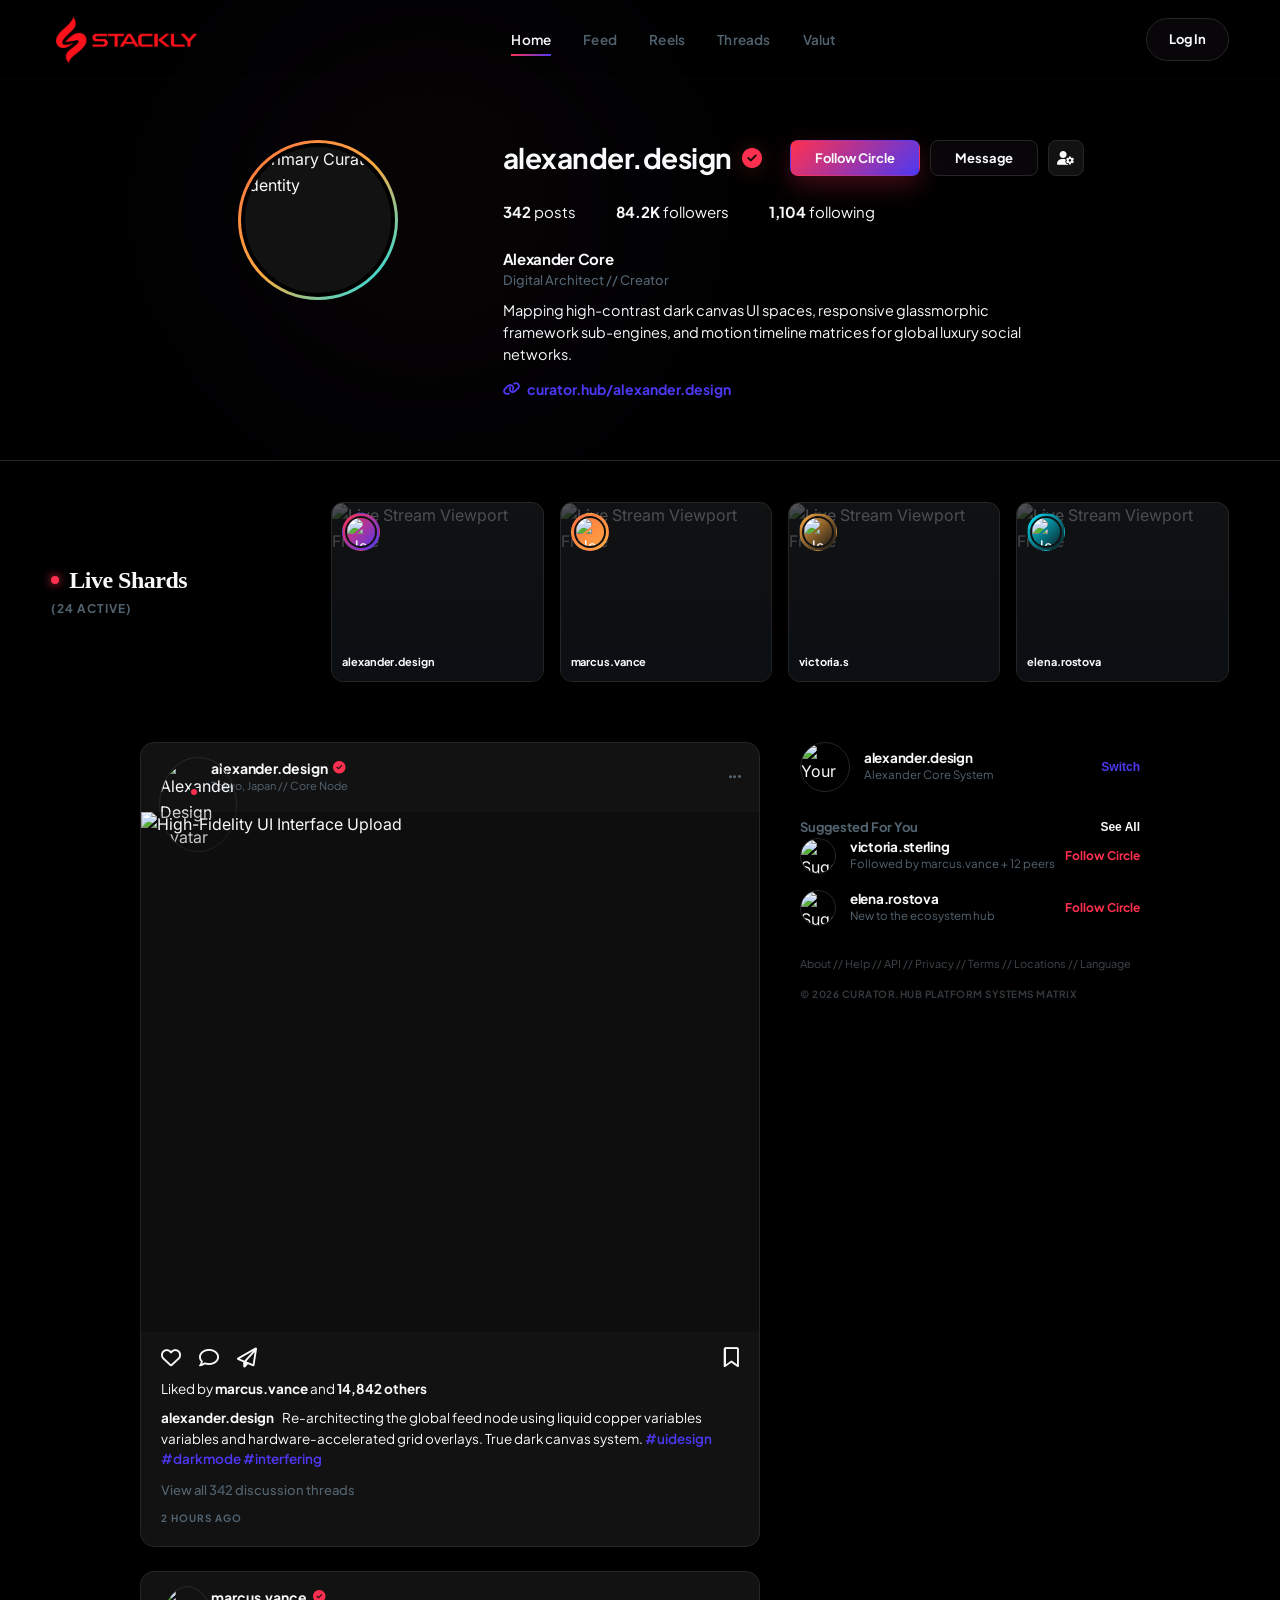
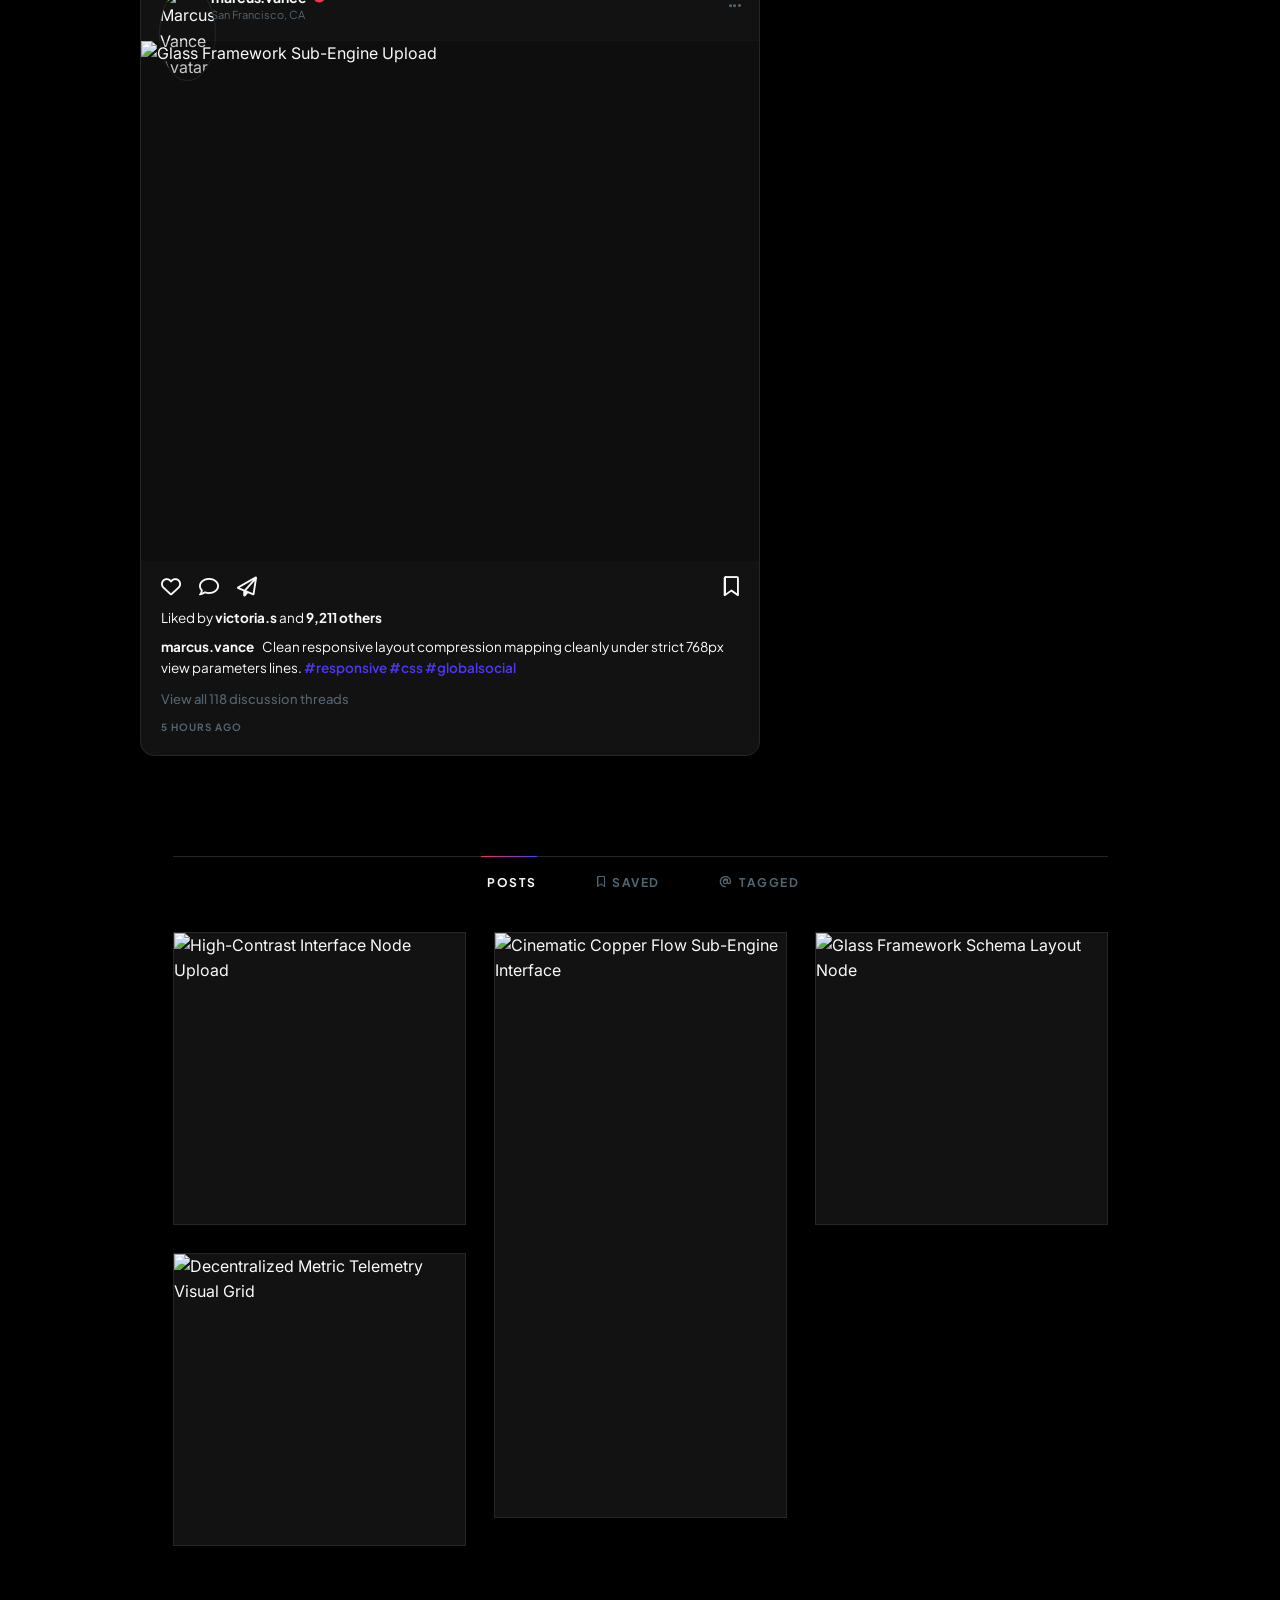
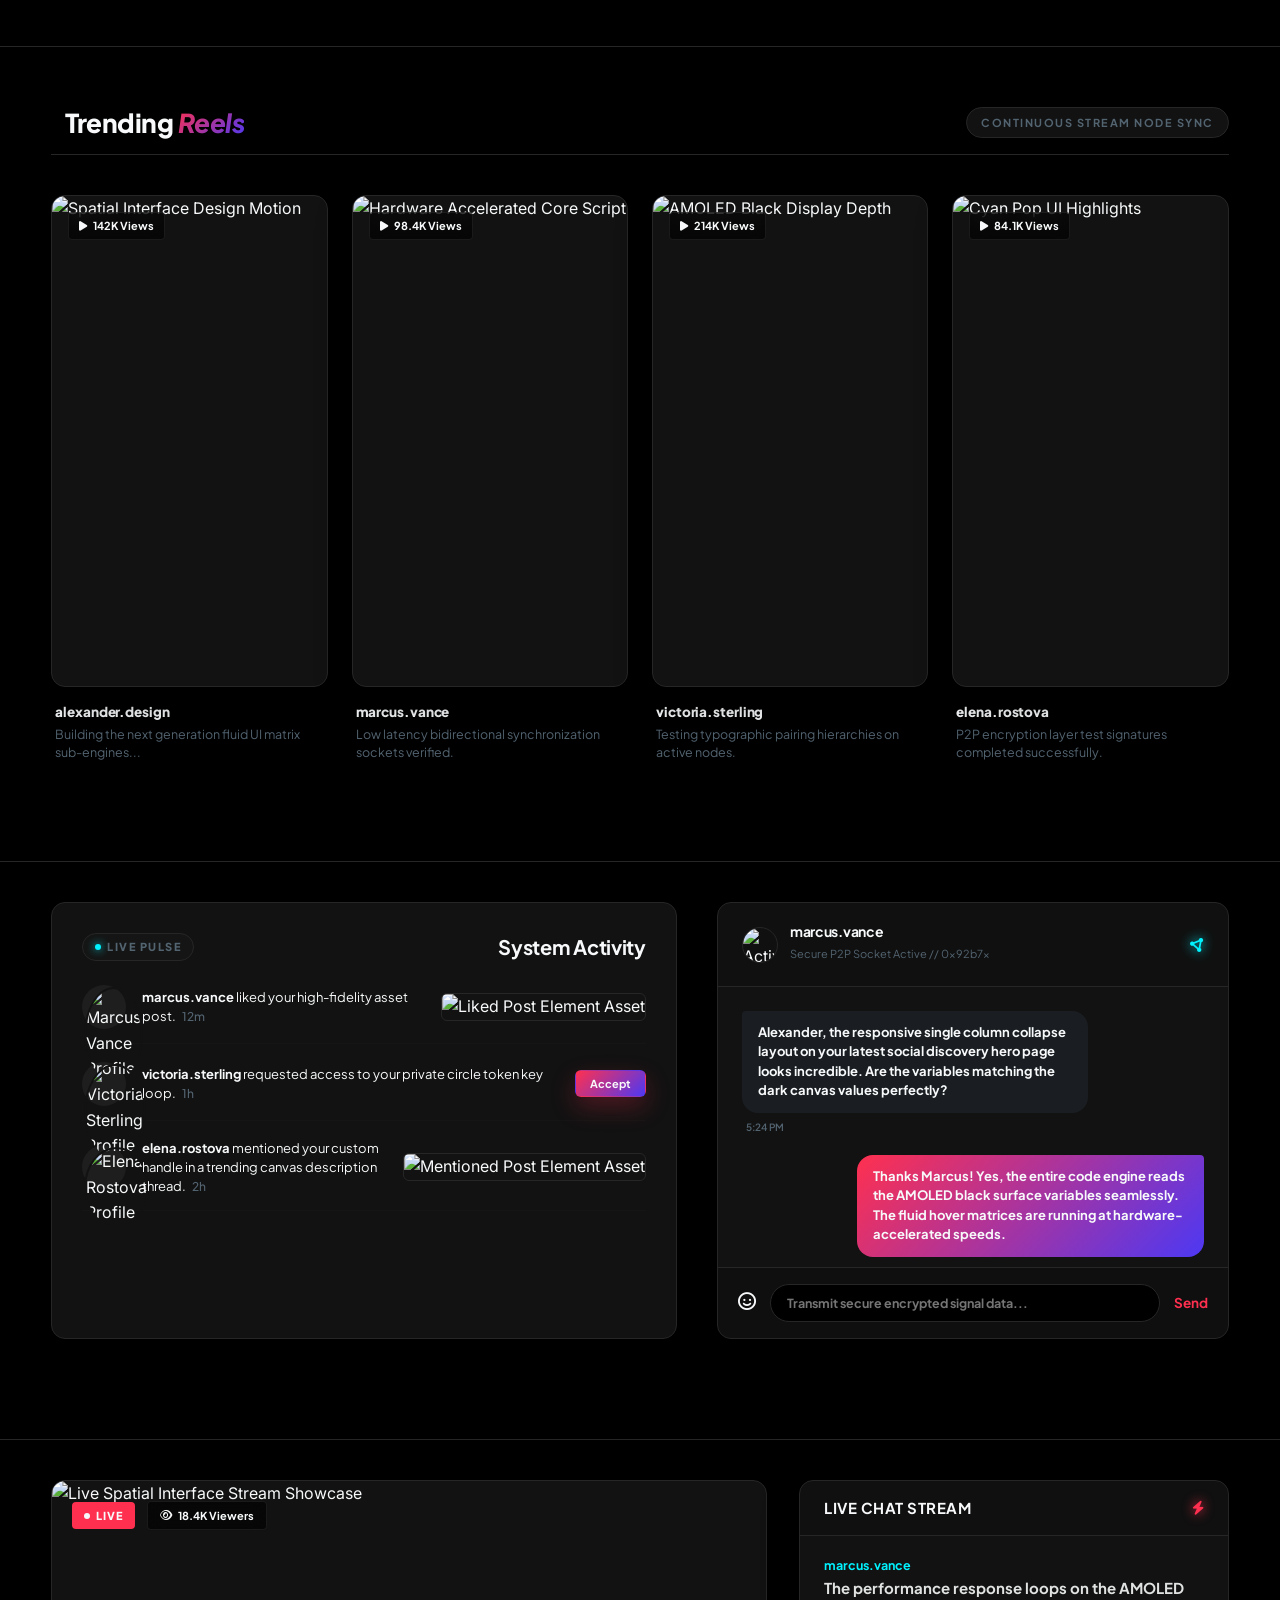
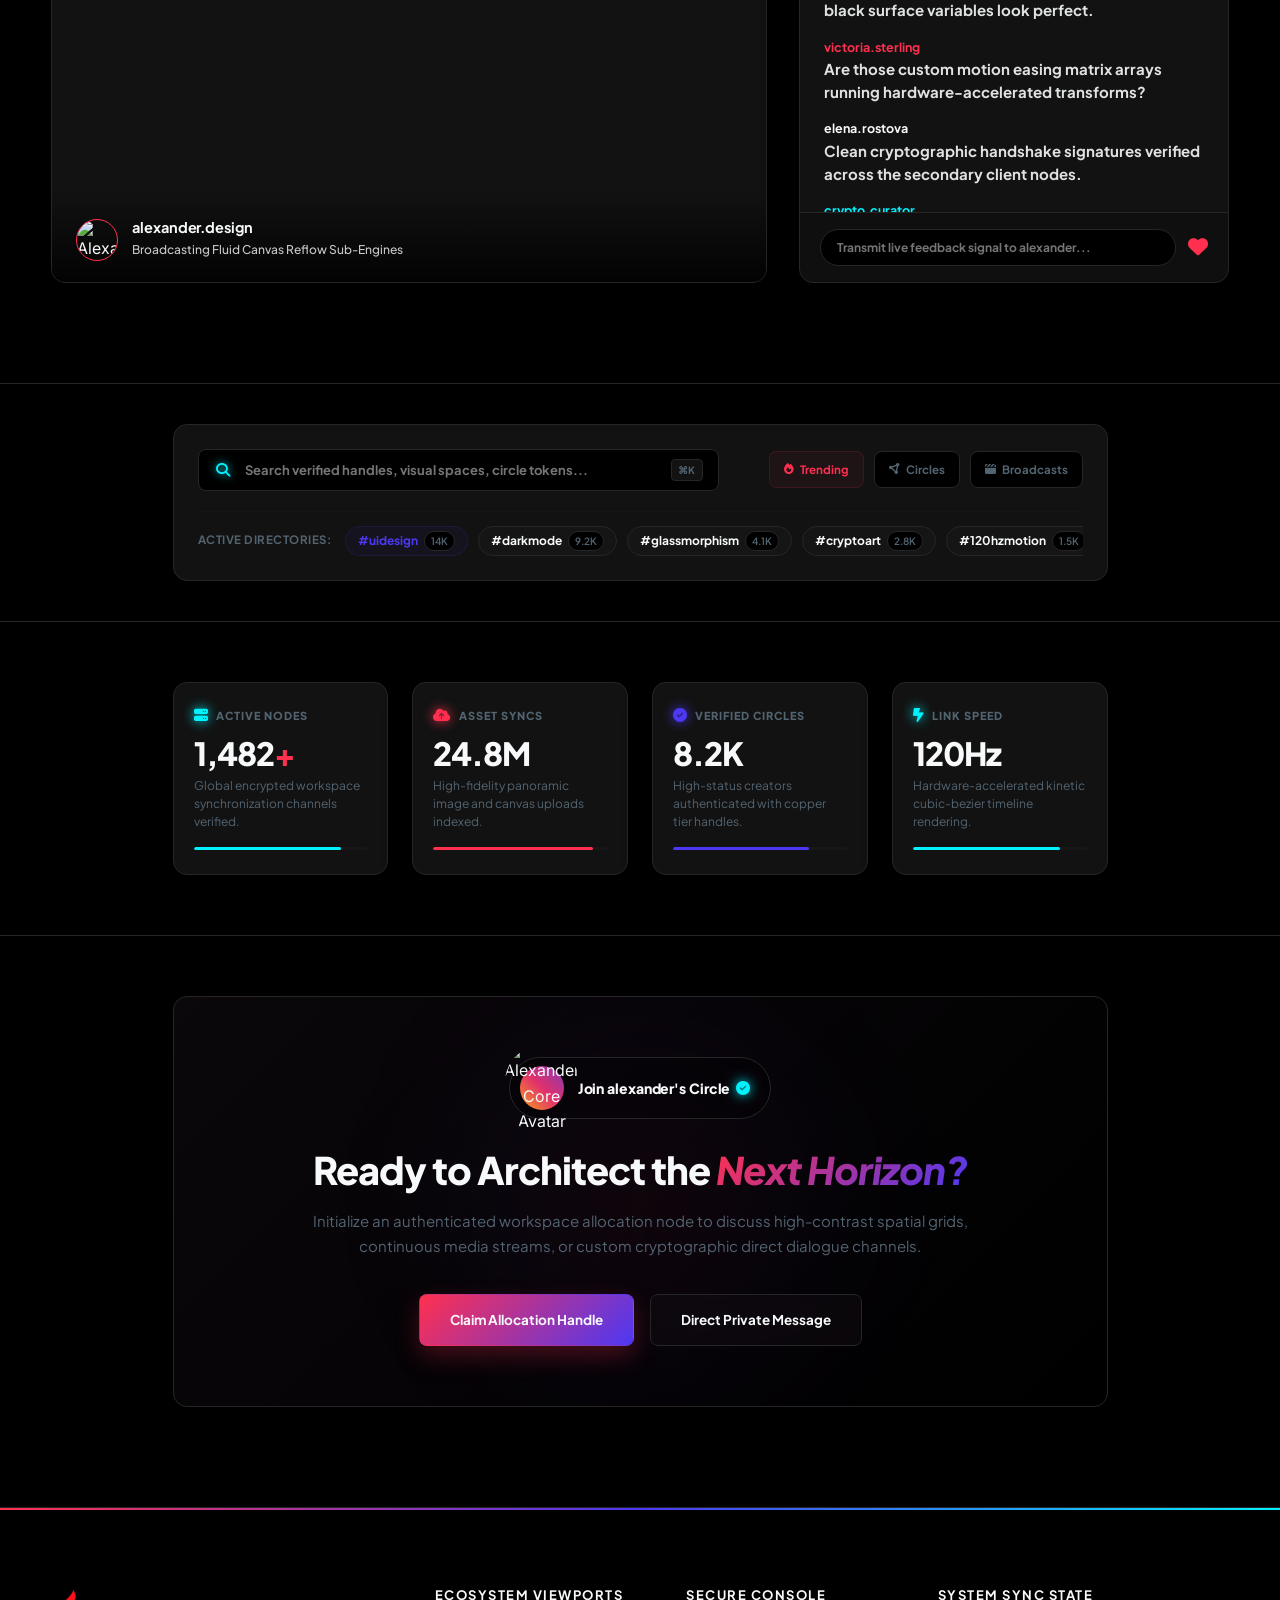
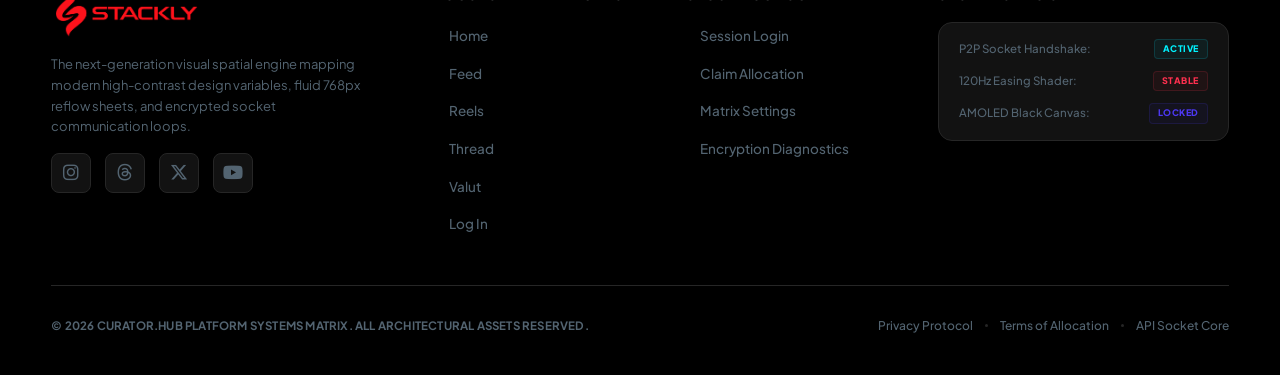
==== index.html @ 76b760c0 "Add files via upload" ====
<!DOCTYPE html>
<html lang="en">

<head>
    <meta charset="UTF-8">
    <meta name="viewport" content="width=device-width, initial-scale=1.0">
    <title>Social Media</title>
    <link rel="icon" href="./assets/bg remove.webp">

    <link rel="stylesheet" href="style.css">
    <link rel="stylesheet" href="./root.css">

    <link href="https://fonts.googleapis.com/icon?family=Material+Icons" rel="stylesheet">
    <link rel="stylesheet" href="https://cdnjs.cloudflare.com/ajax/libs/font-awesome/6.5.1/css/all.min.css">

    <link href="https://unpkg.com/aos@2.3.4/dist/aos.css" rel="stylesheet">
</head>

<body>

    <!-- ULTRA-PREMIUM NAVIGATION CANOPY TERMINAL -->
    <header class="workspace-premium-navigation" id="globalHeader">
        <div class="nav-container-wrapper">

            <!-- Left Wing: Premium Identity Core Branding -->
            <a href="./index.html" class="nav-branding-anchor">
                <img src="./assets/dark red.webp" alt="Brand Logo" class="branding-logo" width="150px" height="50px">
            </a>

            <!-- Central Axis: Desktop Link arrays (Dissolves into Mobile Overlay Node) -->
            <nav class="nav-navigation-menu-links-deck" id="navMenu">
                <ul class="nav-links-list">
                    <li><a href="./index.html" class="nav-link-token active-link-route">Home</a></li>
                    <li><a href="feed.html" class="nav-link-token">Feed</a></li>
                    <li><a href="reels.html" class="nav-link-token">Reels</a></li>
                    <li><a href="thread.html" class="nav-link-token">Threads</a></li>
                    <li><a href="valut.html" class="nav-link-token">Valut</a></li>
                </ul>

                <!-- Mobile Only: Supplemental Utility Triggers inside the Menu overlay -->
                <div class="mobile-menu-utility-deck">
                    <a href="./auth.html" class="btn-social-base btn-app-primary mobile-menu-btn">
                        <span class="btn-content-track">Initialize Terminal</span>
                    </a>
                </div>
            </nav>

            <!-- Right Wing: System Access Trigger Actions -->
            <div class="nav-actions-deck">
                <a href="./home 2/log.html" class="btn-social-base btn-app-secondary nav-desktop-action-btn">
                    <span class="btn-content-track">Log In</span>
                </a>

                <!-- Custom Micro-Animated Hamburger Core Trigger Node -->
                <button class="luxury-hamburger-trigger" id="hamburgerTrigger"
                    aria-label="Toggle Navigation Grid System" aria-expanded="false">
                    <span class="hamburger-meat-line bar-top"></span>
                    <span class="hamburger-meat-line bar-middle"></span>
                    <span class="hamburger-meat-line bar-bottom"></span>
                </button>
            </div>

        </div>
    </header>







    <!-- ULTRA-PREMIUM SOCIAL IDENTITY HERO CANOPY -->
    <section class="social-premium-hero-stage">
        <!-- Deep Atmospheric Backlighting Mesh Flare -->
        <div class="profile-hero-ambient-mesh"></div>

        <div class="hero-profile-layout-wrapper">
            <div class="profile-identity-canopy-grid" data-aos="fade-up" data-aos-duration="1200">

                <!-- Left Axis: Avatar Matrix Ring with Live Status Broadcast Aura -->
                <div class="profile-avatar-axis">
                    <div class="profile-avatar-story-halo active-story-gradient">
                        <div class="profile-avatar-black-gap">
                            <img src="./avatar-core.webp" alt="Primary Curator Identity"
                                class="profile-avatar-image-core">
                        </div>
                    </div>
                </div>

                <!-- Right Axis: Editorial Handles, Follow Triggers Matrix & Metrics Counters Grid -->
                <div class="profile-details-axis">

                    <!-- Row 1: Handle Badge Allocation & System Action Buttons Triggers -->
                    <div class="profile-handle-action-row">
                        <div class="profile-handle-title-group">
                            <h2>alexander.design</h2>
                            <i class="fa-solid fa-circle-check profile-verified-badge-copper"
                                aria-label="Verified Tier Curated Account"></i>
                        </div>

                        <div class="profile-action-buttons-deck">
                            <button class="btn-social-base btn-app-primary profile-follow-btn">Follow Circle</button>
                            <button class="btn-social-base btn-app-secondary profile-message-btn">Message</button>
                            <button class="profile-utility-square-btn"
                                aria-label="View Additional Account Parameters"><i
                                    class="fa-solid fa-user-gear"></i></button>
                        </div>
                    </div>

                    <!-- Row 2: Performance Telemetry Numerical Metrics Counters -->
                    <div class="profile-telemetry-metrics-row">
                        <div class="metric-counter-cell">
                            <span><strong>342</strong> posts</span>
                        </div>
                        <div class="metric-counter-cell">
                            <span><strong>84.2K</strong> followers</span>
                        </div>
                        <div class="metric-counter-cell">
                            <span><strong>1,104</strong> following</span>
                        </div>
                    </div>

                    <!-- Row 3: Biography Copywriting & Custom Shared Resource URL Link -->
                    <div class="profile-bio-editorial-block">
                        <h1>Alexander Core</h1>
                        <span class="profile-category-tag-label">Digital Architect // Creator</span>
                        <p class="profile-bio-description-text">
                            Mapping high-contrast dark canvas UI spaces, responsive glassmorphic framework sub-engines,
                            and motion timeline matrices for global luxury social networks.
                        </p>
                        <a href="https://curator.hub/alexander" target="_blank" class="profile-anchor-hyperlink-token">
                            <i class="fa-solid fa-link"></i> curator.hub/alexander.design
                        </a>
                    </div>

                </div>

            </div>
        </div>
    </section>






    <!-- ULTRA-PREMIUM SOCIAL SHARD STORIES FEED CONTROLLER -->
    <section class="social-stories-matrix-stage">
        <div class="stories-layout-container">

            <!-- Left Axis Section Header: Minimal Live Tracker Label -->
            <div class="stories-tray-header" data-aos="fade-right" data-aos-duration="1000">
                <div class="live-signal-cluster">
                    <span class="live-beacon-dot"></span>
                    <h3>Live Shards</h3>
                </div>
                <span>(24 Active)</span>
            </div>

            <!-- Right Axis Slider Track: Horizontal Scrolling Stream Nodes Container -->
            <div class="stories-scroll-deck-track" data-aos="fade-left" data-aos-duration="1200">

                <!-- Shard Node 1: Primary User Active Broadcast Slot -->
                <div class="story-shard-card active-broadcast-state">
                    <div class="shard-image-mask">
                        <img src="./story-capture1.webp" alt="Live Stream Viewport Frame"
                            class="shard-background-graphic">
                        <div class="shard-frosted-overlay-shutter"></div>
                    </div>
                    <div class="shard-identity-badge-group">
                        <div class="shard-avatar-ring">
                            <img src="./avatar-core.webp" alt="User Avatar Grid Node" class="shard-mini-avatar">
                        </div>
                        <span class="shard-profile-handle">alexander.design</span>
                    </div>
                </div>

                <!-- Shard Node 2: Secondary Followed Curator Node -->
                <div class="story-shard-card">
                    <div class="shard-image-mask">
                        <img src="./story-capture2.webp" alt="Live Stream Viewport Frame"
                            class="shard-background-graphic">
                        <div class="shard-frosted-overlay-shutter"></div>
                    </div>
                    <div class="shard-identity-badge-group">
                        <div class="shard-avatar-ring verified-ring-copper">
                            <img src="./avatar-endorser1.webp" alt="User Avatar Grid Node" class="shard-mini-avatar">
                        </div>
                        <span class="shard-profile-handle">marcus.vance</span>
                    </div>
                </div>

                <!-- Shard Node 3: Third Followed Curator Node -->
                <div class="story-shard-card">
                    <div class="shard-image-mask">
                        <img src="./story-capture3.webp" alt="Live Stream Viewport Frame"
                            class="shard-background-graphic">
                        <div class="shard-frosted-overlay-shutter"></div>
                    </div>
                    <div class="shard-identity-badge-group">
                        <div class="shard-avatar-ring verified-ring-amber">
                            <img src="./avatar-endorser2.webp" alt="User Avatar Grid Node" class="shard-mini-avatar">
                        </div>
                        <span class="shard-profile-handle">victoria.s</span>
                    </div>
                </div>

                <!-- Shard Node 4: Fourth Followed Curator Node -->
                <div class="story-shard-card">
                    <div class="shard-image-mask">
                        <img src="./story-capture4.webp" alt="Live Stream Viewport Frame"
                            class="shard-background-graphic">
                        <div class="shard-frosted-overlay-shutter"></div>
                    </div>
                    <div class="shard-identity-badge-group">
                        <div class="shard-avatar-ring verified-ring-cyan">
                            <img src="./avatar-endorser3.webp" alt="User Avatar Grid Node" class="shard-mini-avatar">
                        </div>
                        <span class="shard-profile-handle">elena.rostova</span>
                    </div>
                </div>

            </div>

        </div>
    </section>










    <!-- ULTRA-PREMIUM SOCIAL CONTENT PLATFORM RUNWAY -->
    <section class="social-discovery-feed-stage">
        <div class="feed-layout-container">

            <!-- Left Column: Core High-Fidelity Instagram-Style Media Stream -->
            <div class="feed-stream-axis">

                <!-- Post Card Node 1 -->
                <article class="feed-instagram-card" data-aos="fade-up" data-aos-duration="1000">
                    <!-- Card Header: Profile Owner Identity Matrix -->
                    <div class="card-profile-header-row">
                        <div class="profile-identity-cell">
                            <div class="profile-avatar-shield">
                                <img src="./avatar-core.webp" alt="Alexander Design Avatar" class="profile-avatar-img">
                                <span class="avatar-live-beacon"></span>
                            </div>
                            <div class="profile-name-stack">
                                <div class="handle-badge-row">
                                    <h4>alexander.design</h4>
                                    <i class="fa-solid fa-circle-check verification-badge-copper"
                                        aria-label="Verified Curated Account"></i>
                                </div>
                                <span>Tokyo, Japan // Core Node</span>
                            </div>
                        </div>
                        <button class="card-utility-trigger" aria-label="More Options Link"><i
                                class="fa-solid fa-ellipsis"></i></button>
                    </div>

                    <!-- Main Display Media Frame (Dual-Tap Interaction Layer) -->
                    <div class="card-media-canvas-frame" ondoubleclick="triggerHeartPop(this)">
                        <img src="./discover-asset1.webp" alt="High-Fidelity UI Interface Upload"
                            class="card-main-upload-graphic">
                        <div class="double-tap-heart-pop"><i class="fa-solid fa-heart"></i></div>
                    </div>

                    <!-- Card Interactivity Action Row Triggers Deck -->
                    <div class="card-actions-toolbar">
                        <div class="left-action-vectors">
                            <button class="vector-action-btn active-heart-toggle" onclick="toggleLike(this)"
                                aria-label="Like Post Vector"><i class="fa-regular fa-heart"></i></button>
                            <button class="vector-action-btn" aria-label="Open Discussion Tunnel"><i
                                    class="fa-regular fa-comment"></i></button>
                            <button class="vector-action-btn" aria-label="Forward Core Asset Route"><i
                                    class="fa-regular fa-paper-plane"></i></button>
                        </div>
                        <button class="vector-action-btn bookmark-toggle" onclick="toggleBookmark(this)"
                            aria-label="Collect Asset Token"><i class="fa-regular fa-bookmark"></i></button>
                    </div>

                    <!-- Card Informational Analytics & Description Blocks Stack -->
                    <div class="card-details-content-stack">
                        <span class="likes-metrics-counter">Liked by <strong>marcus.vance</strong> and <strong>14,842
                                others</strong></span>

                        <p class="card-caption-editorial-text">
                            <strong>alexander.design</strong> Re-architecting the global feed node using liquid copper
                            variables variables and hardware-accelerated grid overlays. True dark canvas system. <span
                                class="caption-tags-links">#uidesign #darkmode #interfering</span>
                        </p>

                        <button class="view-comments-facade-btn">View all 342 discussion threads</button>
                        <span class="post-timestamp-tracker">2 HOURS AGO</span>
                    </div>
                </article>

                <!-- Post Card Node 2 -->
                <article class="feed-instagram-card" data-aos="fade-up" data-aos-duration="1000" data-aos-delay="100">
                    <div class="card-profile-header-row">
                        <div class="profile-identity-cell">
                            <div class="profile-avatar-shield">
                                <img src="./avatar-endorser1.webp" alt="Marcus Vance Avatar" class="profile-avatar-img">
                            </div>
                            <div class="profile-name-stack">
                                <div class="handle-badge-row">
                                    <h4>marcus.vance</h4>
                                    <i class="fa-solid fa-circle-check verification-badge-copper"
                                        aria-label="Verified Architect Account"></i>
                                </div>
                                <span>San Francisco, CA</span>
                            </div>
                        </div>
                        <button class="card-utility-trigger" aria-label="More Options Link"><i
                                class="fa-solid fa-ellipsis"></i></button>
                    </div>

                    <div class="card-media-canvas-frame" ondoubleclick="triggerHeartPop(this)">
                        <img src="./discover-asset2.webp" alt="Glass Framework Sub-Engine Upload"
                            class="card-main-upload-graphic">
                        <div class="double-tap-heart-pop"><i class="fa-solid fa-heart"></i></div>
                    </div>

                    <div class="card-actions-toolbar">
                        <div class="left-action-vectors">
                            <button class="vector-action-btn" onclick="toggleLike(this)"
                                aria-label="Like Post Vector"><i class="fa-regular fa-heart"></i></button>
                            <button class="vector-action-btn" aria-label="Open Discussion Tunnel"><i
                                    class="fa-regular fa-comment"></i></button>
                            <button class="vector-action-btn" aria-label="Forward Core Asset Route"><i
                                    class="fa-regular fa-paper-plane"></i></button>
                        </div>
                        <button class="vector-action-btn bookmark-toggle" onclick="toggleBookmark(this)"
                            aria-label="Collect Asset Token"><i class="fa-regular fa-bookmark"></i></button>
                    </div>

                    <div class="card-details-content-stack">
                        <span class="likes-metrics-counter">Liked by <strong>victoria.s</strong> and <strong>9,211
                                others</strong></span>
                        <p class="card-caption-editorial-text">
                            <strong>marcus.vance</strong> Clean responsive layout compression mapping cleanly under
                            strict 768px view parameters lines. <span class="caption-tags-links">#responsive #css
                                #globalsocial</span>
                        </p>
                        <button class="view-comments-facade-btn">View all 118 discussion threads</button>
                        <span class="post-timestamp-tracker">5 HOURS AGO</span>
                    </div>
                </article>

            </div>

            <!-- Right Column: Premium Social Discovery Suggestions Sidebar (Hides on 768px Mobile) -->
            <aside class="feed-sidebar-suggestions-axis" data-aos="fade-left" data-aos-duration="1200"
                data-aos-delay="200">
                <div class="sidebar-sticky-enclosure">

                    <!-- Current Active Account User Anchor Card -->
                    <div class="sidebar-current-user-card">
                        <div class="user-identity-profile-cell">
                            <img src="./avatar-core.webp" alt="Your Active Profile Node" class="sidebar-user-avatar">
                            <div class="sidebar-user-name-stack">
                                <h4>alexander.design</h4>
                                <span>Alexander Core System</span>
                            </div>
                        </div>
                        <button class="sidebar-switch-trigger-btn">Switch</button>
                    </div>

                    <!-- Suggestions Panel Header Group Row -->
                    <div class="sidebar-suggestions-section-title">
                        <span>Suggested For You</span>
                        <button class="sidebar-see-all-trigger">See All</button>
                    </div>

                    <!-- Recommended Followers Loop Stack List -->
                    <div class="suggestions-users-list-stack">

                        <!-- Suggestion Loop Row 1 -->
                        <div class="suggested-user-row-cell">
                            <div class="user-identity-profile-cell">
                                <img src="./avatar-endorser2.webp" alt="Suggested User Node"
                                    class="sidebar-user-avatar mini-avatar-modifier">
                                <div class="sidebar-user-name-stack">
                                    <h4>victoria.sterling</h4>
                                    <span>Followed by marcus.vance + 12 peers</span>
                                </div>
                            </div>
                            <button class="sidebar-follow-trigger-action">Follow Circle</button>
                        </div>

                        <!-- Suggestion Loop Row 2 -->
                        <div class="suggested-user-row-cell">
                            <div class="user-identity-profile-cell">
                                <img src="./avatar-endorser3.webp" alt="Suggested User Node"
                                    class="sidebar-user-avatar mini-avatar-modifier">
                                <div class="sidebar-user-name-stack">
                                    <h4>elena.rostova</h4>
                                    <span>New to the ecosystem hub</span>
                                </div>
                            </div>
                            <button class="sidebar-follow-trigger-action">Follow Circle</button>
                        </div>

                    </div>

                    <!-- Premium Platform Footer Meta Legals Array -->
                    <footer class="sidebar-platform-minimal-footer">
                        <p>About // Help // API // Privacy // Terms // Locations // Language</p>
                        <span>© 2026 CURATOR.HUB PLATFORM SYSTEMS MATRIX</span>
                    </footer>

                </div>
            </aside>

        </div>
    </section>










    <!-- ULTRA-PREMIUM PORTFOLIO FEED EXPLORE & GRID SYSTEM -->
    <section class="social-explore-grid-stage">
        <div class="explore-layout-container">

            <!-- Module 1: Premium Segmented Switcher Rails Bar Links -->
            <div class="explore-navigation-switcher" data-aos="fade-up" data-aos-duration="1000">
                <div class="switcher-links-track">
                    <button class="switcher-tab-btn active-tab-token"><i class="fa-solid fa-grid"></i> POSTS</button>
                    <button class="switcher-tab-btn"><i class="fa-regular fa-bookmark"></i> SAVED</button>
                    <button class="switcher-tab-btn"><i class="fa-solid fa-at"></i> TAGGED</button>
                </div>
            </div>

            <!-- Module 2: High-Fidelity Asymmetrical Explore Mosaic Grid -->
            <div class="explore-mosaic-grid-track">

                <!-- Grid Shard 1: Standard Square Asset Capture Box -->
                <div class="mosaic-asset-card" data-aos="fade-up" data-aos-duration="1000" data-aos-delay="100">
                    <div class="mosaic-image-shield">
                        <img src="./explore-post1.webp" alt="High-Contrast Interface Node Upload"
                            class="mosaic-main-graphic">
                        <!-- Premium Interactive Hover Count Mask Overlay Layer -->
                        <div class="mosaic-interaction-mask">
                            <div class="mask-metrics-row">
                                <span><i class="fa-solid fa-heart"></i> 4.2K</span>
                                <span><i class="fa-solid fa-comment"></i> 184</span>
                            </div>
                        </div>
                    </div>
                </div>

                <!-- Grid Shard 2: Tall Asymmetrical Monolithic Feature Capture (Desktop Double Height) -->
                <div class="mosaic-asset-card feature-tall-node" data-aos="fade-up" data-aos-duration="1000"
                    data-aos-delay="200">
                    <div class="mosaic-image-shield">
                        <img src="./explore-post2.webp" alt="Cinematic Copper Flow Sub-Engine Interface"
                            class="mosaic-main-graphic">
                        <div class="mosaic-interaction-mask">
                            <div class="mask-metrics-row">
                                <span><i class="fa-solid fa-heart"></i> 12.8K</span>
                                <span><i class="fa-solid fa-comment"></i> 412</span>
                            </div>
                        </div>
                    </div>
                </div>

                <!-- Grid Shard 3: Standard Square Asset Capture Box -->
                <div class="mosaic-asset-card" data-aos="fade-up" data-aos-duration="1000" data-aos-delay="300">
                    <div class="mosaic-image-shield">
                        <img src="./explore-post3.webp" alt="Glass Framework Schema Layout Node"
                            class="mosaic-main-graphic">
                        <div class="mosaic-interaction-mask">
                            <div class="mask-metrics-row">
                                <span><i class="fa-solid fa-heart"></i> 3.1K</span>
                                <span><i class="fa-solid fa-comment"></i> 96</span>
                            </div>
                        </div>
                    </div>
                </div>

                <!-- Grid Shard 4: Standard Square Asset Capture Box -->
                <div class="mosaic-asset-card" data-aos="fade-up" data-aos-duration="1000" data-aos-delay="400">
                    <div class="mosaic-image-shield">
                        <img src="./explore-post4.webp" alt="Decentralized Metric Telemetry Visual Grid"
                            class="mosaic-main-graphic">
                        <div class="mosaic-interaction-mask">
                            <div class="mask-metrics-row">
                                <span><i class="fa-solid fa-heart"></i> 5.6K</span>
                                <span><i class="fa-solid fa-comment"></i> 223</span>
                            </div>
                        </div>
                    </div>
                </div>

            </div>

        </div>
    </section>








    <!-- ULTRA-PREMIUM MULTI-COLOR CONTENT REELS GATEWAY -->
    <section class="platform-reels-matrix-stage">
        <div class="reels-layout-container">

            <!-- Section Header Row: Minimal Telemetry Readouts -->
            <div class="reels-section-header" data-aos="fade-up" data-aos-duration="1000">
                <div class="reels-title-cluster">
                    <i class="fa-solid fa-clapperboard-play reels-icon-vector"></i>
                    <h2>Trending <span>Reels</span></h2>
                </div>
                <span class="reels-live-counter-tag">Continuous Stream Node Sync</span>
            </div>

            <!-- Reels Cards Track Grid Runway -->
            <div class="reels-cards-grid-runway">

                <!-- Reel Asset 1 -->
                <div class="reel-video-card-node" data-aos="fade-up" data-aos-duration="1000" data-aos-delay="100">
                    <div class="reel-media-viewport-shield">
                        <img src="./reel-thumbnail1.webp" alt="Spatial Interface Design Motion"
                            class="reel-fallback-cover">

                        <!-- Dynamic Live View Count Badge Overlay -->
                        <div class="reel-upper-meta-pill">
                            <i class="fa-solid fa-play"></i> 142K Views
                        </div>

                        <!-- Premium Interaction Mask (Electric Neon Rose Accent) -->
                        <div class="reel-hover-interaction-shutter">
                            <div class="reel-metrics-interaction-stack">
                                <span><i class="fa-solid fa-heart color-rose-trigger"></i> 22.4K</span>
                                <span><i class="fa-solid fa-comment color-cyan-trigger"></i> 842</span>
                            </div>
                        </div>
                    </div>
                    <div class="reel-profile-footer-identity">
                        <strong>alexander.design</strong>
                        <p>Building the next generation fluid UI matrix sub-engines...</p>
                    </div>
                </div>

                <!-- Reel Asset 2 -->
                <div class="reel-video-card-node" data-aos="fade-up" data-aos-duration="1000" data-aos-delay="200">
                    <div class="reel-media-viewport-shield">
                        <img src="./reel-thumbnail2.webp" alt="Hardware Accelerated Core Script"
                            class="reel-fallback-cover">
                        <div class="reel-upper-meta-pill">
                            <i class="fa-solid fa-play"></i> 98.4K Views
                        </div>
                        <div class="reel-hover-interaction-shutter">
                            <div class="reel-metrics-interaction-stack">
                                <span><i class="fa-solid fa-heart color-rose-trigger"></i> 11.2K</span>
                                <span><i class="fa-solid fa-comment color-cyan-trigger"></i> 341</span>
                            </div>
                        </div>
                    </div>
                    <div class="reel-profile-footer-identity">
                        <strong>marcus.vance</strong>
                        <p>Low latency bidirectional synchronization sockets verified.</p>
                    </div>
                </div>

                <!-- Reel Asset 3 -->
                <div class="reel-video-card-node" data-aos="fade-up" data-aos-duration="1000" data-aos-delay="300">
                    <div class="reel-media-viewport-shield">
                        <img src="./reel-thumbnail3.webp" alt="AMOLED Black Display Depth" class="reel-fallback-cover">
                        <div class="reel-upper-meta-pill">
                            <i class="fa-solid fa-play"></i> 214K Views
                        </div>
                        <div class="reel-hover-interaction-shutter">
                            <div class="reel-metrics-interaction-stack">
                                <span><i class="fa-solid fa-heart color-rose-trigger"></i> 42.9K</span>
                                <span><i class="fa-solid fa-comment color-cyan-trigger"></i> 1,204</span>
                            </div>
                        </div>
                    </div>
                    <div class="reel-profile-footer-identity">
                        <strong>victoria.sterling</strong>
                        <p>Testing typographic pairing hierarchies on active nodes.</p>
                    </div>
                </div>

                <!-- Reel Asset 4 -->
                <div class="reel-video-card-node" data-aos="fade-up" data-aos-duration="1000" data-aos-delay="400">
                    <div class="reel-media-viewport-shield">
                        <img src="./reel-thumbnail4.webp" alt="Cyan Pop UI Highlights" class="reel-fallback-cover">
                        <div class="reel-upper-meta-pill">
                            <i class="fa-solid fa-play"></i> 84.1K Views
                        </div>
                        <div class="reel-hover-interaction-shutter">
                            <div class="reel-metrics-interaction-stack">
                                <span><i class="fa-solid fa-heart color-rose-trigger"></i> 9.8K</span>
                                <span><i class="fa-solid fa-comment color-cyan-trigger"></i> 192</span>
                            </div>
                        </div>
                    </div>
                    <div class="reel-profile-footer-identity">
                        <strong>elena.rostova</strong>
                        <p>P2P encryption layer test signatures completed successfully.</p>
                    </div>
                </div>

            </div>

        </div>
    </section>








    <!-- ULTRA-PREMIUM DIRECT CHAT TUNNEL & ACTIVITY LEDGER STAGE -->
    <section class="platform-dialogue-ledger-stage">
        <div class="dialogue-layout-container">

            <!-- Left Axis Column: Live Interaction & Activity Notifications Feed -->
            <div class="activity-ledger-deck" data-aos="fade-right" data-aos-duration="1000">
                <div class="ledger-panel-header">
                    <span class="ledger-micro-pill"><span class="pulse-cyan-beacon"></span> Live Pulse</span>
                    <h3>System Activity</h3>
                </div>

                <div class="activity-notifications-stack">

                    <!-- Notification Node 1: Like Alert -->
                    <div class="activity-notification-row">
                        <div class="notifier-avatar-frame active-story-gradient">
                            <div class="avatar-black-gap">
                                <img src="./avatar-endorser1.webp" alt="Marcus Vance Profile" class="notifier-mini-img">
                            </div>
                        </div>
                        <div class="notification-text-details">
                            <p><strong>marcus.vance</strong> liked your high-fidelity asset post. <span
                                    class="notification-time-label">12m</span></p>
                        </div>
                        <div class="notification-action-preview">
                            <img src="./discover-asset1.webp" alt="Liked Post Element Asset"
                                class="preview-target-graphic">
                        </div>
                    </div>

                    <!-- Notification Node 2: Follow Alert -->
                    <div class="activity-notification-row">
                        <div class="notifier-avatar-frame">
                            <div class="avatar-black-gap">
                                <img src="./avatar-endorser2.webp" alt="Victoria Sterling Profile"
                                    class="notifier-mini-img">
                            </div>
                        </div>
                        <div class="notification-text-details">
                            <p><strong>victoria.sterling</strong> requested access to your private circle token key
                                loop. <span class="notification-time-label">1h</span></p>
                        </div>
                        <div class="notification-action-preview">
                            <button class="btn-social-base btn-app-primary ledger-inline-btn">Accept</button>
                        </div>
                    </div>

                    <!-- Notification Node 3: Mention Alert -->
                    <div class="activity-notification-row">
                        <div class="notifier-avatar-frame active-story-gradient">
                            <div class="avatar-black-gap">
                                <img src="./avatar-endorser3.webp" alt="Elena Rostova Profile"
                                    class="notifier-mini-img">
                            </div>
                        </div>
                        <div class="notification-text-details">
                            <p><strong>elena.rostova</strong> mentioned your custom handle in a trending canvas
                                description thread. <span class="notification-time-label">2h</span></p>
                        </div>
                        <div class="notification-action-preview">
                            <img src="./discover-asset2.webp" alt="Mentioned Post Element Asset"
                                class="preview-target-graphic">
                        </div>
                    </div>

                </div>
            </div>

            <!-- Right Axis Column: Direct Encrypted Messaging Console Facade -->
            <div class="direct-chat-tunnel-deck" data-aos="fade-left" data-aos-duration="1000" data-aos-delay="200">
                <div class="chat-panel-header">
                    <div class="chat-user-target-title">
                        <img src="./avatar-endorser1.webp" alt="Active Chat Companion" class="chat-header-avatar">
                        <div class="chat-companion-name-stack">
                            <h4>marcus.vance</h4>
                            <span>Secure P2P Socket Active // 0x92b7x</span>
                        </div>
                    </div>
                    <i class="fa-solid fa-circle-nodes network-status-icon-cyan"></i>
                </div>

                <!-- Scrollable Message Bubble Window Shell Grid -->
                <div class="chat-message-viewport-canvas">

                    <!-- Incoming Bubble -->
                    <div class="message-bubble-row companion-bubble-type">
                        <p class="message-text-content">
                            Alexander, the responsive single column collapse layout on your latest social discovery hero
                            page looks incredible. Are the variables matching the dark canvas values perfectly?
                        </p>
                        <span class="message-timestamp-label">5:24 PM</span>
                    </div>

                    <!-- Outgoing Bubble -->
                    <div class="message-bubble-row master-user-bubble-type">
                        <p class="message-text-content">
                            Thanks Marcus! Yes, the entire code engine reads the AMOLED black surface variables
                            seamlessly. The fluid hover matrices are running at hardware-accelerated speeds.
                        </p>
                        <span class="message-timestamp-label">5:26 PM</span>
                    </div>

                    <!-- Incoming Bubble -->
                    <div class="message-bubble-row companion-bubble-type">
                        <p class="message-text-content">
                            Outstanding. Pushing your new asset layout route to our global production node sync now.
                            Keep up the high-contrast work.
                        </p>
                        <span class="message-timestamp-label">5:27 PM</span>
                    </div>

                </div>

                <!-- Chat Lower Interactive Text Field Form Input Bar -->
                <div class="chat-input-toolbar-row">
                    <button class="chat-toolbar-vector-btn"><i class="fa-regular fa-face-smile"></i></button>
                    <input type="text" class="chat-facade-text-input"
                        placeholder="Transmit secure encrypted signal data...">
                    <button class="chat-transmit-action-btn">Send</button>
                </div>
            </div>

        </div>
    </section>









    <!-- ULTRA-PREMIUM BROADCAST THEATER & STREAM ENGINE STAGE -->
    <section class="platform-broadcast-theater-stage">
        <div class="theater-layout-container">

            <!-- Left Axis Column: Primary Cinema-Ratio Live Viewport Screen -->
            <div class="theater-monitor-deck" data-aos="fade-right" data-aos-duration="1200">
                <div class="monitor-video-viewport">
                    <!-- Fallback High-Fidelity Asset Media Backdrop -->
                    <img src="./live-theater-capture.webp" alt="Live Spatial Interface Stream Showcase"
                        class="monitor-stream-graphic">

                    <!-- Floating Shutter Tags Group Array Overlays -->
                    <div class="monitor-upper-control-row">
                        <span class="live-indicator-pill"><span class="pulse-beacon-rose"></span> LIVE</span>
                        <span class="viewer-count-pill"><i class="fa-regular fa-eye"></i> 18.4K Viewers</span>
                    </div>

                    <div class="monitor-lower-metadata-overlay">
                        <div class="broadcaster-profile-identity">
                            <img src="./avatar-core.webp" alt="Alexander Core Avatar" class="broadcaster-mini-avatar">
                            <div class="broadcaster-meta-stack">
                                <h4>alexander.design</h4>
                                <span>Broadcasting Fluid Canvas Reflow Sub-Engines</span>
                            </div>
                        </div>
                    </div>
                </div>
            </div>

            <!-- Right Axis Column: Real-Time Stream Chat Matrix & Engagement Metrics Ledger -->
            <div class="theater-chat-ledger-deck" data-aos="fade-left" data-aos-duration="1200" data-aos-delay="200">
                <div class="stream-ledger-header">
                    <h3>Live Chat Stream</h3>
                    <i class="fa-solid fa-bolt network-pulse-icon-rose" aria-label="120Hz Socket Sync Active"></i>
                </div>

                <!-- Scrollable Live Audience Message Stream Window -->
                <div class="stream-messages-viewport-scroller">

                    <!-- Chat Row 1 -->
                    <div class="stream-comment-row">
                        <strong class="commenter-handle color-cyan-text">marcus.vance</strong>
                        <p class="comment-body-text">The performance response loops on the AMOLED black surface
                            variables look perfect.</p>
                    </div>

                    <!-- Chat Row 2 -->
                    <div class="stream-comment-row">
                        <strong class="commenter-handle color-rose-text">victoria.sterling</strong>
                        <p class="comment-body-text">Are those custom motion easing matrix arrays running
                            hardware-accelerated transforms?</p>
                    </div>

                    <!-- Chat Row 3 -->
                    <div class="stream-comment-row">
                        <strong class="commenter-handle">elena.rostova</strong>
                        <p class="comment-body-text">Clean cryptographic handshake signatures verified across the
                            secondary client nodes.</p>
                    </div>

                    <!-- Chat Row 4 -->
                    <div class="stream-comment-row">
                        <strong class="commenter-handle color-cyan-text">crypto.curator</strong>
                        <p class="comment-body-text">The multi-color token distribution scales beautifully on high-end
                            displays!</p>
                    </div>

                </div>

                <!-- Bottom Interactive Emoji & Facade Signal Transmit Form Input Bar -->
                <div class="stream-input-toolbar-row">
                    <input type="text" class="stream-facade-text-field"
                        placeholder="Transmit live feedback signal to alexander...">
                    <button class="stream-heart-reaction-trigger-btn" aria-label="Send Heart Reaction Pulse"><i
                            class="fa-solid fa-heart"></i></button>
                </div>
            </div>

        </div>
    </section>









    <!-- ULTRA-PREMIUM SOCIAL SEARCH TERMINAL & FILTER CANOPY -->
    <section class="platform-search-filter-canopy-stage">
        <div class="search-layout-wrapper">

            <!-- Central Filter Axis Hull Box Container -->
            <div class="search-terminal-focal-box" data-aos="fade-up" data-aos-duration="1200">

                <!-- Row 1: High-Contrast Search Input Bar Configuration -->
                <div class="search-input-bar-row">
                    <div class="search-field-frame-box">
                        <i class="fa-solid fa-magnifying-glass search-inner-icon-cyan"></i>
                        <input type="text" class="search-console-input-field"
                            placeholder="Search verified handles, visual spaces, circle tokens...">
                        <span class="search-hotkey-badge-hint">⌘K</span>
                    </div>

                    <div class="search-filter-toggles-group">
                        <button class="filter-action-toggle-btn active-filter-rose"><i class="fa-solid fa-fire"></i>
                            Trending</button>
                        <button class="filter-action-toggle-btn"><i class="fa-solid fa-circle-nodes"></i>
                            Circles</button>
                        <button class="filter-action-toggle-btn"><i class="fa-solid fa-clapperboard"></i>
                            Broadcasts</button>
                    </div>
                </div>

                <!-- Row 2: Lower Horizontal Filtering Parameter Category Tags Stream -->
                <div class="search-tags-parameter-stream-row">
                    <span class="stream-descriptor-label">Active Directories:</span>
                    <div class="tags-overflow-scroll-track">
                        <a href="#" class="directory-tag-token link-active-blue">#uidesign <span
                                class="tag-live-count">14K</span></a>
                        <a href="#" class="directory-tag-token">#darkmode <span class="tag-live-count">9.2K</span></a>
                        <a href="#" class="directory-tag-token">#glassmorphism <span
                                class="tag-live-count">4.1K</span></a>
                        <a href="#" class="directory-tag-token">#cryptoart <span class="tag-live-count">2.8K</span></a>
                        <a href="#" class="directory-tag-token">#120hzmotion <span
                                class="tag-live-count">1.5K</span></a>
                    </div>
                </div>

            </div>

        </div>
    </section>









    <!-- ULTRA-PREMIUM SOCIAL GRID METRICS MILESTONE RUNWAY -->
    <section class="platform-milestone-pulse-stage">
        <div class="milestone-layout-wrapper">

            <!-- Symmetrical Numerical Dashboard Track -->
            <div class="milestone-counter-grid-rail" data-aos="fade-up" data-aos-duration="1200">

                <!-- Metric Block 1: Active Nodes -->
                <div class="milestone-counter-cell">
                    <div class="metric-icon-heading-row">
                        <i class="fa-solid fa-server color-cyan-marker"></i>
                        <span class="metric-live-signal-tag">Active Nodes</span>
                    </div>
                    <h3>1,482<span>+</span></h3>
                    <p>Global encrypted workspace synchronization channels verified.</p>
                    <div class="metric-indicator-bar-track">
                        <div class="metric-indicator-fill fill-cyan-glow"></div>
                    </div>
                </div>

                <!-- Metric Block 2: Total Asset Transmissions -->
                <div class="milestone-counter-cell">
                    <div class="metric-icon-heading-row">
                        <i class="fa-solid fa-cloud-arrow-up color-rose-marker"></i>
                        <span class="metric-live-signal-tag">Asset Syncs</span>
                    </div>
                    <h3>24.8M<span></span></h3>
                    <p>High-fidelity panoramic image and canvas uploads indexed.</p>
                    <div class="metric-indicator-bar-track">
                        <div class="metric-indicator-fill fill-rose-glow"></div>
                    </div>
                </div>

                <!-- Metric Block 3: Verification Allocation Tiers -->
                <div class="milestone-counter-cell">
                    <div class="metric-icon-heading-row">
                        <i class="fa-solid fa-circle-check color-blue-marker"></i>
                        <span class="metric-live-signal-tag">Verified Circles</span>
                    </div>
                    <h3>8.2K<span></span></h3>
                    <p>High-status creators authenticated with copper tier handles.</p>
                    <div class="metric-indicator-bar-track">
                        <div class="metric-indicator-fill fill-blue-glow"></div>
                    </div>
                </div>

                <!-- Metric Block 4: Processing Throughput Speed -->
                <div class="milestone-counter-cell">
                    <div class="metric-icon-heading-row">
                        <i class="fa-solid fa-bolt-lightning color-cyan-marker"></i>
                        <span class="metric-live-signal-tag">Link Speed</span>
                    </div>
                    <h3>120Hz<span></span></h3>
                    <p>Hardware-accelerated kinetic cubic-bezier timeline rendering.</p>
                    <div class="metric-indicator-bar-track">
                        <div class="metric-indicator-fill fill-cyan-glow"></div>
                    </div>
                </div>

            </div>

        </div>
    </section>








    <!-- ULTRA-PREMIUM MULTI-COLOR SOCIAL TRANSITION CTA -->
    <section class="platform-conversion-canopy-stage">
        <div class="cta-layout-wrapper">

            <!-- Frosted Glass Core Focal Box Container with Active Story Halo Overlay -->
            <div class="cta-focal-card" data-aos="zoom-in" data-aos-duration="1200">
                <!-- Hardware Accelerated Multi-Color Ambient Blur Flare -->
                <div class="cta-ambient-chromatic-mesh"></div>

                <div class="cta-content-structural-stack">

                    <!-- Interactive Profile Anchor Identity Layout -->
                    <div class="cta-avatar-handshake-row" data-aos="fade-up" data-aos-duration="1000"
                        data-aos-delay="100">
                        <div class="cta-story-halo-ring active-story-gradient">
                            <div class="avatar-black-gap">
                                <img src="./avatar-core.webp" alt="Alexander Core Avatar" class="cta-mini-avatar-img">
                            </div>
                        </div>
                        <div class="cta-handle-badge-cluster">
                            <h3>Join alexander's Circle</h3>
                            <i class="fa-solid fa-circle-check cta-verified-badge-cyan"
                                aria-label="Verified Tier Sync Channel Token"></i>
                        </div>
                    </div>

                    <h2 data-aos="fade-up" data-aos-duration="1000" data-aos-delay="200">
                        Ready to Architect the <span>Next Horizon?</span>
                    </h2>

                    <p data-aos="fade-up" data-aos-duration="1000" data-aos-delay="300">
                        Initialize an authenticated workspace allocation node to discuss high-contrast spatial grids,
                        continuous media streams, or custom cryptographic direct dialogue channels.
                    </p>

                    <!-- Dual Action Premium Trigger Buttons Deck -->
                    <div class="cta-buttons-actions-deck" data-aos="fade-up" data-aos-duration="1000"
                        data-aos-delay="400">
                        <a href="./auth.html?state=signup"
                            class="btn-social-base btn-app-primary cta-action-btn-primary">
                            <span class="btn-content-track">Claim Allocation Handle</span>
                        </a>
                        <a href="./auth.html" class="btn-social-base btn-app-secondary cta-action-btn-secondary">
                            <span class="btn-content-track">Direct Private Message</span>
                        </a>
                    </div>

                </div>
            </div>

        </div>
    </section>









    <!-- ULTRA-PREMIUM GLOBAL SYSTEM FOOTER CONSOLE -->
    <footer class="platform-master-directory-footer" data-aos="fade-up" data-aos-duration="1200">
        <!-- Deep Vector Ambient Linear Border Line Accent -->
        <div class="footer-chromatic-top-bar"></div>

        <div class="footer-layout-container">
            <div class="footer-asymmetric-columns-grid">

                <div class="footer-meta-brand-cell">

                    <a href="./index.html" class="footer-branding-anchor">
                        <img src="./assets/dark red.webp" alt="Brand Logo" class="branding-logo" width="150px"
                            height="50px">
                    </a>

                    <p class="footer-brand-bio-copy">
                    The next-generation visual spatial engine mapping modern high-contrast design variables, fluid 768px reflow sheets, and encrypted socket communication loops.
                </p>

                    <div class="footer-social-networks-deck">
                        <a href="error.html" class="social-vector-link rose-shutter-trigger"
                            aria-label="Connect via Instagram Platform">
                            <i class="fa-brands fa-instagram"></i>
                        </a>
                        <a href="error.html" class="social-vector-link blue-shutter-trigger"
                            aria-label="Connect via Threads Stream">
                            <i class="fa-brands fa-threads"></i>
                        </a>
                        <a href="error.html" class="social-vector-link cyan-shutter-trigger"
                            aria-label="Connect via X Channel">
                            <i class="fa-brands fa-x-twitter"></i>
                        </a>
                        <a href="error.html" class="social-vector-link rose-shutter-trigger"
                            aria-label="Connect via YouTube Broadcast">
                            <i class="fa-brands fa-youtube"></i>
                        </a>
                    </div>

                </div>

                <!-- Column 2: Platform Core Viewports Links Array -->
                <div class="footer-links-directory-cell">
                    <h5>Ecosystem Viewports</h5>
                    <ul class="directory-routing-links-list">
                        <li><a href="./index.html"><i class="fa-solid fa-chevron-right"></i> Home</a></li>
                        <li><a href="feed.html"><i class="fa-solid fa-chevron-right"></i> Feed</a></li>
                        <li><a href="reels.html"><i class="fa-solid fa-chevron-right"></i>Reels</a></li>
                        <li><a href="thread.html"><i class="fa-solid fa-chevron-right"></i> Thread</a></li>
                        <li><a href="valut.html"><i class="fa-solid fa-chevron-right"></i> Valut</a></li>
                        <li><a href="./home 2/log.html"><i class="fa-solid fa-chevron-right"></i> Log In</a></li>


                    </ul>
                </div>

                <!-- Column 3: Secure Terminal Utilities Links Array -->
                <div class="footer-links-directory-cell">
                    <h5>Secure Console</h5>
                    <ul class="directory-routing-links-list">
                        <li><a href="./error.html"><i class="fa-solid fa-chevron-right"></i> Session Login</a></li>
                        <li><a href="./error.html"><i class="fa-solid fa-chevron-right"></i> Claim
                                Allocation</a></li>
                        <li><a href="error.html"><i class="fa-solid fa-chevron-right"></i> Matrix Settings</a></li>
                        <li><a href="error.html"><i class="fa-solid fa-chevron-right"></i> Encryption Diagnostics</a>
                        </li>
                    </ul>
                </div>

                <!-- Column 4: Platform Sync Signals Status Block -->
                <div class="footer-telemetry-status-cell">
                    <h5>System Sync State</h5>
                    <div class="telemetry-status-card-box">
                        <div class="status-indicator-line-item">
                            <span class="status-label-text">P2P Socket Handshake:</span>
                            <span class="status-value-badge badge-active-cyan">ACTIVE</span>
                        </div>
                        <div class="status-indicator-line-item">
                            <span class="status-label-text">120Hz Easing Shader:</span>
                            <span class="status-value-badge badge-active-rose">STABLE</span>
                        </div>
                        <div class="status-indicator-line-item">
                            <span class="status-label-text">AMOLED Black Canvas:</span>
                            <span class="status-value-badge badge-active-blue">LOCKED</span>
                        </div>
                    </div>
                </div>

            </div>

            <!-- Lower Sub-Footer Legal & Operational Copyright Row -->
            <div class="footer-baseline-copyright-row">
                <p>© 2026 CURATOR.HUB PLATFORM SYSTEMS MATRIX. ALL ARCHITECTURAL ASSETS RESERVED.</p>
                <div class="footer-baseline-utility-anchors">
                    <a href="error.html">Privacy Protocol</a>
                    <span class="anchor-split-dot"></span>
                    <a href="error.html">Terms of Allocation</a>
                    <span class="anchor-split-dot"></span>
                    <a href="error.html">API Socket Core</a>
                </div>
            </div>

        </div>
    </footer>







    <script src="script.js"></script>

    <script src="https://unpkg.com/aos@2.3.4/dist/aos.js"></script>

    <script>
        AOS.init({
            duration: 900,
            easing: 'ease-in-out',
            once: true,
        });

        // data-aos="fade-up"
        // fade-up, fade-down, fade-left, fade-right, zoom-in,	slide-up, flip-left	

    </script>


</body>

</html>
---- style.css ----
/* ==========================================================================
   CINEMATIC NAV TERMINAL & INTERACTIVE GLASSMORPHISM HEADER SYSTEM
   ========================================================================== */

/* Typography Assignments: Plus Jakarta Sans for rapid navigation scannability */
.workspace-premium-navigation .branding-handle-text,
.workspace-premium-navigation .nav-link-token,
.mobile-menu-utility-deck p {
    font-family: 'Plus Jakarta Sans', sans-serif !important;
}

.workspace-premium-navigation {
    position: fixed;
    top: 0;
    left: 0;
    width: 100%;
    height: 80px; /* Executive structural navigation clearance boundary */
    z-index: 9999; /* Forces absolute layer dominance over all scrolling canvas layouts */
    display: flex;
    align-items: center;
    border-bottom: 1px solid rgba(255, 255, 255, 0.01);
    background-color: transparent;
    /* Clean fluid transitions handling your scroll transformations instantly */
    transition: background-color 0.5s cubic-bezier(0.16, 1, 0.3, 1), 
                backdrop-filter 0.5s cubic-bezier(0.16, 1, 0.3, 1), 
                height 0.5s cubic-bezier(0.16, 1, 0.3, 1),
                border-color 0.5s cubic-bezier(0.16, 1, 0.3, 1);
}

/* Scroll Transformation Sub-Engine Injector Class */
.workspace-premium-navigation.scrolled-navigation-state {
    height: 70px; /* Elegantly compresses header footprint spacing on layout scroll */
    background-color: rgba(11, 15, 19, 0.75); /* Mapped explicitly into your Midnight Slate */
    backdrop-filter: blur(20px) saturate(180%);
    -webkit-backdrop-filter: blur(20px) saturate(180%);
    border-color: var(--border-dark);
    box-shadow: 0 10px 40px rgba(0, 0, 0, 0.3);
}

.nav-container-wrapper {
    width: 92%;
    max-width: 1400px;
    margin: 0 auto;
    display: flex;
    align-items: center;
    justify-content: space-between;
    position: relative;
}

/* ==========================================================================
   LEFT WING: BRANDING LOGO CORE WITH AMBIENT PULSE
   ========================================================================== */
.nav-branding-anchor {
    display: flex;
    align-items: center;
    gap: 12px;
    z-index: 10001; /* Locks branding anchor on top layer stacks always */
}

.branding-logo-pulse {
    width: 8px;
    height: 8px;
    background-color: var(--brand-vibrant); /* Liquid Copper pulse core */
    border-radius: 50%;
    position: relative;
    box-shadow: 0 0 10px var(--brand-vibrant);
}

.branding-logo-pulse::after {
    content: '';
    position: absolute;
    inset: -4px;
    border: 1px solid var(--brand-vibrant);
    border-radius: 50%;
    opacity: 0.4;
    animation: beaconPulse 2s infinite ease-in-out;
}

.branding-handle-text {
    font-size: 18px;
    font-weight: 800;
    color: var(--text-dark-pure);
    letter-spacing: -0.5px;
}

.branding-handle-text span {
    background: var(--action-gradient);
    -webkit-background-clip: text;
    -webkit-text-fill-color: transparent;
    font-weight: 600;
}

/* ==========================================================================
   CENTRAL AXIS: DESKTOP INLINE NAVIGATION LINKS DECK
   ========================================================================== */
.nav-navigation-menu-links-deck {
    display: flex;
    align-items: center;
}

.nav-links-list {
    display: flex;
    align-items: center;
    gap: 32px;
}

.nav-link-token {
    font-size: 13.5px;
    font-weight: 600;
    color: var(--text-secondary);
    letter-spacing: 0.2px;
    padding: 8px 0;
    position: relative;
    transition: color 0.3s cubic-bezier(0.16, 1, 0.3, 1);
}

.nav-link-token:hover,
.nav-link-token.active-link-route {
    color: var(--text-dark-pure);
}

/* Interactive Precision Slide Line Animation Underlays */
.nav-link-token::after {
    content: '';
    position: absolute;
    bottom: 0;
    left: 0;
    width: 100%;
    height: 2px;
    background: var(--action-gradient); /* Liquid Copper accent underline */
    transform: scaleX(0);
    transform-origin: right;
    transition: transform 0.4s cubic-bezier(0.16, 1, 0.3, 1);
}

.nav-link-token:hover::after,
.nav-link-token.active-link-route::after {
    transform: scaleX(1);
    transform-origin: left;
}

.mobile-menu-utility-deck {
    display: none; /* Stripped from desktop configuration visibility rules fields */
}

/* ==========================================================================
   RIGHT WING: BUTTON SYSTEM & LUXURY HAMBURGER ENGINE
   ========================================================================== */
.nav-actions-deck {
    display: flex;
    align-items: center;
    gap: 16px;
    z-index: 10001;
}

.nav-desktop-action-btn {
    padding: 10px 22px !important;
    font-size: 13px !important;
}

/* Luxury Customizable Minimal Hamburger Mechanical Box */
.luxury-hamburger-trigger {
    background: transparent;
    border: none;
    outline: none;
    width: 40px;
    height: 40px;
    border-radius: 50%;
    background-color: rgba(255, 255, 255, 0.01);
    border: 1px solid var(--border-dark);
    cursor: pointer;
    display: none; /* Invisible on desktop screens */
    flex-direction: column;
    align-items: center;
    justify-content: center;
    gap: 5px;
    transition: border-color 0.3s ease, background-color 0.3s ease;
}

.luxury-hamburger-trigger:hover {
    border-color: rgba(255, 110, 64, 0.3);
    background-color: rgba(255, 255, 255, 0.03);
}

.hamburger-meat-line {
    width: 18px;
    height: 1.5px;
    background-color: var(--text-dark-pure);
    border-radius: 2px;
    transform-origin: center;
    transition: transform 0.4s cubic-bezier(0.16, 1, 0.3, 1), 
                background-color 0.4s ease, 
                opacity 0.3s ease;
}

/* ==========================================================================
   STRICT 768px LUXURY MEDIA QUERY REFLOW (Fullscreen Terminal Overlay Drop)
   ========================================================================== */
@media (max-width: 768px) {
    .luxury-hamburger-trigger {
        display: flex; /* Activates interactive panel controller icon safely */
    }

    .nav-desktop-action-btn {
        display: none; /* Clears row elements layout footprint bloat on small touch screens */
    }

    /* Transform navigation menus link decks completely into an expansive full-screen drop mask layer overlay */
    .nav-navigation-menu-links-deck {
        position: fixed;
        inset: 0;
        width: 100vw;
        height: 100vh;
        background-color: #0b0f13; /* Full opaque high-status Midnight Slate canvas space lock */
        z-index: 10000;
        display: flex;
        flex-direction: column;
        align-items: flex-start;
        justify-content: space-between;
        padding: 120px 40px 60px 40px; /* Generous industrial clearing padding lines variables */
        
        /* Hardware accelerated translation offsets forcing hidden status parameters by default */
        transform: translateY(-100%);
        opacity: 0;
        visibility: hidden;
        transition: transform 0.6s cubic-bezier(0.16, 1, 0.3, 1),
                    opacity 0.6s ease,
                    visibility 0.6s ease;
    }

    /* Active State Class Injection Triggered via Javascript Logic Hook */
    .nav-navigation-menu-links-deck.mobile-overlay-active-state {
        transform: translateY(0);
        opacity: 1;
        visibility: visible;
    }

    /* Pivot layout rows into high-contrast vertical stack pathways entries arrays */
    .nav-links-list {
        flex-direction: column;
        align-items: flex-start;
        gap: 28px;
        width: 100%;
    }

    .nav-link-token {
        font-size: 24px; /* Dramatic elegant editorial font scaling properties mapping over touch grids */
        font-family: 'Playfair Display', serif !important; /* Premium structural accent separation font */
        font-weight: 700;
        color: var(--text-dark-pure);
        padding: 4px 0;
        width: 100%;
        display: block;
    }

    .nav-link-token::after {
        display: none; /* Drops slider bars mechanism over mobile view targets screens */
    }

    /* Reveals custom lower actions dock inside mobile menus frames layer stack */
    .mobile-menu-utility-deck {
        display: block;
        width: 100%;
        margin-top: auto;
        padding-top: 40px;
        border-top: 1px solid var(--border-dark);
    }

    .mobile-menu-btn {
        width: 100%;
        text-align: center;
        padding: 16px 0 !important;
    }

    /* ==========================================================================
       HAMBURGER INTERACTION STATE SHIFTS MECHANICS SYSTEM HOOKS (TRIGGERS INVERSE TRANSFORMS)
       ========================================================================== */
    .luxury-hamburger-trigger.active-cross-state .bar-top {
        transform: translateY(6.5px) rotate(45deg);
        background-color: var(--brand-vibrant);
    }

    .luxury-hamburger-trigger.active-cross-state .bar-middle {
        opacity: 0;
        transform: scaleX(0);
    }

    .luxury-hamburger-trigger.active-cross-state .bar-bottom {
        transform: translateY(-6.5px) rotate(-45deg);
        background-color: var(--brand-vibrant);
    }
}








/* ==========================================================================
   ULTRA-PREMIUM SOCIAL INFLUENCER PROFILE HERO CANOPY CSS
   ========================================================================== */

/* Typography Assignments: Clean modern sans architecture for fast platform scannability */
.social-premium-hero-stage h1,
.social-premium-hero-stage h2 {
    font-family: 'Plus Jakarta Sans', sans-serif !important;
    font-weight: 700;
}

/* Sans-serif pairing rules for actions text labels, metrics trackers, bios bodies, categories, and web links tokens */
.profile-action-buttons-deck button,
.metric-counter-cell span,
.profile-category-tag-label,
.profile-bio-description-text,
.profile-anchor-hyperlink-token {
    font-family: 'Plus Jakarta Sans', sans-serif !important;
}

.social-premium-hero-stage {
    background-color: var(--canvas-dark);
    padding: 140px 0 60px 0; /* Expanded upper clearance safety bounds preventing scrolling navigation bugs */
    width: 100%;
    position: relative;
    border-bottom: 1px solid var(--border-dark);
    overflow: hidden;
}

/* Deep Environmental Ambient Backlighting Overlay Mesh Flared Tracks */
.profile-hero-ambient-mesh {
    position: absolute;
    top: -20%;
    left: 10%;
    width: 600px;
    height: 600px;
    background: radial-gradient(circle, rgba(255, 110, 64, 0.05) 0%, rgba(77, 56, 243, 0.02) 50%, transparent 75%);
    filter: blur(90px);
    pointer-events: none;
    z-index: 1;
}

.hero-profile-layout-wrapper {
    width: 92%;
    max-width: 935px; /* Symmetrically engineered to lock perfectly with standard high-status timeline grids */
    margin: 0 auto;
    position: relative;
    z-index: 5;
}

.profile-identity-canopy-grid {
    display: grid;
    /* Clean desktop distribution layout: avatar balancing the comprehensive metrics stack */
    grid-template-columns: 290px 1fr;
    gap: 40px;
    align-items: flex-start;
}

/* ==========================================================================
   LEFT WING: AVATAR STORAGE CHASSIS WITH CHROMATIC STORY HALO REVOLVE
   ========================================================================== */
.profile-avatar-axis {
    display: flex;
    justify-content: center;
    align-items: center;
}

/* Multi-layer Instagram-style glass gradient rotation halo boundary */
.profile-avatar-story-halo {
    width: 160px;
    height: 160px;
    border-radius: var(--radius-avatar);
    padding: 3px;
    display: flex;
    align-items: center;
    justify-content: center;
    background: rgba(255, 255, 255, 0.05); /* Stale/viewed state fallback boundary decoration */
}

.profile-avatar-story-halo.active-story-gradient {
    background: linear-gradient(135deg, #ff6e40 0%, #ffab40 50%, #00e5ff 100%);
    animation: storyHaloRotate 6s linear infinite;
}

.profile-avatar-black-gap {
    width: 100%;
    height: 100%;
    border-radius: var(--radius-avatar);
    background-color: var(--canvas-dark); /* Protective dark offset separating image assets from color halo channels */
    padding: 4px;
    display: flex;
    align-items: center;
    justify-content: center;
}

.profile-avatar-image-core {
    width: 100%;
    height: 100%;
    border-radius: var(--radius-avatar);
    object-fit: cover;
    background-color: var(--surface-dark);
}

/* ==========================================================================
   RIGHT WING: INSTAGRAM-STYLE COMPREHENSIVE DATA STACK METRIC FIELDS
   ========================================================================== */
.profile-details-axis {
    display: flex;
    flex-direction: column;
}

/* Row 1 Layout Controls: Handles Titles and Triggers Group Base */
.profile-handle-action-row {
    display: flex;
    align-items: center;
    gap: 28px;
    margin-bottom: 24px;
    flex-wrap: wrap;
}

.profile-handle-title-group {
    display: inline-flex;
    align-items: center;
    gap: 10px;
}

.profile-handle-action-row h2 {
    font-size: 28px;
    color: var(--text-dark-pure);
    margin: 0;
    letter-spacing: -0.5px;
}

.profile-verified-badge-copper {
    color: var(--brand-vibrant); /* High contrast liquid copper identity verification mark */
    font-size: 20px;
    filter: drop-shadow(0 2px 10px rgba(255, 110, 64, 0.25));
}

.profile-action-buttons-deck {
    display: flex;
    align-items: center;
    gap: 10px;
}

.profile-follow-btn,
.profile-message-btn {
    padding: 9px 24px !important;
    font-size: 13px !important;
    border-radius: 8px !important; /* Squaring targets slightly to isolate standard application visual cues */
}

.profile-utility-square-btn {
    width: 36px;
    height: 36px;
    border-radius: 8px;
    background-color: var(--surface-dark);
    border: 1px solid var(--border-dark);
    color: var(--text-dark-pure);
    font-size: 14px;
    cursor: pointer;
    display: flex;
    align-items: center;
    justify-content: center;
    transition: background-color 0.3s ease, border-color 0.3s ease;
}

.profile-utility-square-btn:hover {
    background-color: rgba(255, 255, 255, 0.02);
    border-color: rgba(255, 255, 255, 0.1);
}

/* Row 2 Layout Controls: Telemetry Numerical Statistics Row Lists Tracks */
.profile-telemetry-metrics-row {
    display: flex;
    align-items: center;
    gap: 40px;
    margin-bottom: 24px;
}

.metric-counter-cell span {
    font-size: 15px;
    color: var(--text-dark-pure);
}

.metric-counter-cell span strong {
    font-weight: 700;
    color: var(--text-dark-pure);
}

/* Row 3 Layout Controls: Biography Content & Structural Hyperlinks */
.profile-bio-editorial-block {
    display: flex;
    flex-direction: column;
    align-items: flex-start;
}

.profile-bio-editorial-block h1 {
    font-size: 15px;
    font-weight: 700;
    color: var(--text-dark-pure);
    margin: 0 0 2px 0;
}

.profile-category-tag-label {
    font-size: 13px;
    color: var(--text-secondary);
    font-weight: 500;
    display: block;
    margin-bottom: 10px;
}

.profile-bio-description-text {
    font-size: 14.5px;
    color: var(--text-dark-pure);
    line-height: 1.5;
    max-width: 540px;
    margin: 0 0 12px 0;
}

.profile-anchor-hyperlink-token {
    font-size: 14px;
    font-weight: 700;
    color: var(--brand-royal); /* Anchor deep links using your rich gold/amber support variables */
    display: inline-flex;
    align-items: center;
    gap: 6px;
    transition: color 0.3s ease;
}

.profile-anchor-hyperlink-token:hover {
    color: var(--brand-vibrant);
    text-decoration: underline;
    text-underline-offset: 3px;
}

/* ==========================================================================
   STRICT 768px LUXURY MEDIA QUERY REFLOW (Symmetrical Stack Mobile Core)
   ========================================================================== */
@media (max-width: 768px) {
    .social-premium-hero-stage {
        padding: 110px 0 40px 0; /* Compresses pad limits slightly over smaller monitors profiles */
    }

    /* Dissolve horizontal columns down into a unified responsive centered stack system */
    .profile-identity-canopy-grid {
        grid-template-columns: 1fr;
        gap: 28px;
        width: 90%;
        margin: 0 auto;
    }

    .profile-avatar-story-halo {
        width: 100px; /* Scales down footprint size safely over restricted mobile screen scopes */
        height: 100px;
    }

    .profile-details-axis {
        align-items: stretch;
    }

    .profile-handle-action-row {
        flex-direction: column;
        align-items: flex-start;
        gap: 16px;
        width: 100%;
    }

    .profile-handle-title-group {
        width: 100%;
    }

    .profile-handle-action-row h2 {
        font-size: 22px;
    }

    .profile-action-buttons-deck {
        width: 100%;
        display: grid;
        grid-template-columns: 1fr 1fr 40px; /* Spans buttons symmetrically wide-bleed over viewports */
        gap: 8px;
    }

    .profile-follow-btn,
    .profile-message-btn {
        width: 100% !important;
        padding: 10px 0 !important;
        text-align: center;
    }

    /* Convert row links trackers layout fields into a distinct segmented timeline border grid container */
    .profile-telemetry-metrics-row {
        background-color: rgba(255, 255, 255, 0.01);
        border-top: 1px solid var(--border-dark);
        border-bottom: 1px solid var(--border-dark);
        padding: 12px 0;
        margin: 20px 0;
        justify-content: space-around;
        gap: 0;
    }

    .metric-counter-cell {
        text-align: center;
    }

    .metric-counter-cell span {
        font-size: 13px;
        display: flex;
        flex-direction: column;
        align-items: center;
        color: var(--text-secondary);
    }

    .metric-counter-cell span strong {
        font-size: 16px; /* Pops metric values numbers cleanly above description label tags */
        margin-bottom: 2px;
    }
}

/* Hardware Accelerated Story Halo Revolve Keyframe Animation Engines */
@keyframes storyHaloRotate {
    0% { transform: rotate(0deg); }
    100% { transform: rotate(360deg); }
}








/* ==========================================================================
   ULTRA-PREMIUM SOCIAL STORIES CONSOLE MATRIX MODULE CSS
   ========================================================================== */

/* Typography Assignments: Serifs map directly onto section headings explicitly */
.social-stories-matrix-stage h3 {
    font-family: 'Playfair Display', serif !important;
}

/* Sans-serif pairing rules for profile tracking handles and secondary data tags counters */
.social-stories-matrix-stage span,
.shard-profile-handle {
    font-family: 'Plus Jakarta Sans', sans-serif !important;
}

.social-stories-matrix-stage {
    background-color: var(--canvas-dark);
    padding: 40px 0 20px 0;
    width: 100%;
    position: relative;
    border-top: 1px solid rgba(255, 255, 255, 0.01);
}

.stories-layout-container {
    width: 92%;
    max-width: 1400px;
    margin: 0 auto;
    display: grid;
    /* Streamlined side-by-side desktop alignment: short titles tracking expansive sliders fields */
    grid-template-columns: 240px 1fr;
    align-items: center;
    gap: 40px;
}

/* ==========================================================================
   LEFT WING: LIVE TELEMETRY RADAR LABEL COMPONENT
   ========================================================================== */
.stories-tray-header {
    display: flex;
    flex-direction: column;
    align-items: flex-start;
    gap: 4px;
}

.live-signal-cluster {
    display: flex;
    align-items: center;
    gap: 10px;
}

.live-beacon-dot {
    width: 8px;
    height: 8px;
    background-color: var(--brand-vibrant); /* Liquid Copper pulse core marker */
    border-radius: 50%;
    box-shadow: 0 0 10px var(--brand-vibrant);
    animation: beaconPulse 1.8s infinite ease-in-out;
}

.stories-tray-header h3 {
    font-size: 24px;
    font-weight: 700;
    color: var(--text-dark-pure);
    margin: 0;
    letter-spacing: -0.5px;
}

.stories-tray-header > span {
    font-size: 12px;
    font-weight: 700;
    color: var(--text-secondary);
    text-transform: uppercase;
    letter-spacing: 1px;
}

/* ==========================================================================
   RIGHT WING: SOCIAL SHARDS ACCELERATED HORIZONTAL RAIL TRACK
   ========================================================================== */
.stories-scroll-deck-track {
    display: grid;
    grid-template-columns: repeat(4, 1fr);
    gap: 16px;
    width: 100%;
}

.story-shard-card {
    background-color: var(--surface-dark);
    border: 1px solid var(--border-dark);
    border-radius: 12px;
    padding: 10px;
    height: 180px; /* Strong vertical smartphone layout capture balance profile weight dimensions */
    position: relative;
    overflow: hidden;
    cursor: pointer;
    box-shadow: 0 10px 25px rgba(0, 0, 0, 0.15);
    transition: transform 0.4s cubic-bezier(0.16, 1, 0.3, 1), border-color 0.4s ease;
}

.shard-image-mask {
    position: absolute;
    inset: 0;
    width: 100%;
    height: 100%;
    z-index: 1;
    overflow: hidden;
}

.shard-background-graphic {
    width: 100%;
    height: 100%;
    object-fit: cover;
    display: block;
    opacity: 0.45;
    filter: grayscale(20%) brightness(0.8);
    transition: transform 0.6s cubic-bezier(0.16, 1, 0.3, 1), opacity 0.4s ease;
}

.shard-frosted-overlay-shutter {
    position: absolute;
    inset: 0;
    background: linear-gradient(to top, rgba(11, 15, 19, 0.95) 0%, rgba(11, 15, 19, 0.2) 100%);
    z-index: 2;
}

/* User Identity Overlays Inside Content Shards */
.shard-identity-badge-group {
    position: relative;
    z-index: 3;
    height: 100%;
    display: flex;
    flex-direction: column;
    justify-content: space-between;
    align-items: flex-start;
}

.shard-avatar-ring {
    width: 38px;
    height: 38px;
    border-radius: var(--radius-avatar);
    padding: 2px;
    background: rgba(255, 255, 255, 0.1);
    border: 1px solid rgba(255, 255, 255, 0.05);
    display: flex;
    align-items: center;
    justify-content: center;
    transition: transform 0.4s cubic-bezier(0.16, 1, 0.3, 1);
}

/* Colored verified identity validation loops tracking profile status channels */
.active-broadcast-state .shard-avatar-ring { background: var(--action-gradient); }
.verified-ring-copper { background: linear-gradient(135deg, #ff6e40 0%, #ffab40 100%); }
.verified-ring-amber { background: linear-gradient(135deg, #ffab40 0%, #0b0f13 100%); }
.verified-ring-cyan { background: linear-gradient(135deg, #00e5ff 0%, #0b0f13 100%); }

.shard-mini-avatar {
    width: 100%;
    height: 100%;
    border-radius: var(--radius-avatar);
    object-fit: cover;
    border: 2px solid var(--surface-dark); /* Thick protective gap lifting image element assets cleanly */
}

.shard-profile-handle {
    font-size: 11px;
    font-weight: 700;
    color: var(--text-dark-pure);
    letter-spacing: -0.1px;
    max-width: 100%;
    overflow: hidden;
    text-overflow: ellipsis;
    white-space: nowrap;
}

/* DYNAMIC HOVER MATRIX POINTER ACTIONS EFFECT CAPTURES */
.story-shard-card:hover {
    transform: translateY(-3px);
    border-color: rgba(255, 110, 64, 0.3);
}

.story-shard-card:hover .shard-background-graphic {
    transform: scale(1.06);
    opacity: 0.65;
}

.story-shard-card:hover .shard-avatar-ring {
    transform: scale(1.05) rotate(-4deg);
}

/* ==========================================================================
   STRICT 768px LUXURY MEDIA QUERY REFLOW (Touch Horizontal Carousel Slide)
   ========================================================================== */
@media (max-width: 768px) {
    /* Collapse desktop rows down into a unified responsive horizontal swiping grid track */
    .stories-layout-container {
        grid-template-columns: 1fr;
        gap: 16px;
        width: 100%;
        padding-left: 5%; /* Shifts layouts to line up symmetrically with parent containers */
    }

    .stories-tray-header {
        flex-direction: row;
        align-items: center;
        gap: 12px;
    }

    .stories-tray-header h3 {
        font-size: 18px;
    }

    /* Convert native layout distributions grid lanes into an uninhibited single-line finger swipe lane track */
    .stories-scroll-deck-track {
        display: flex;
        overflow-x: auto;
        scrollbar-width: none; /* Strips browser default UI tracking scroll bars blocks graphics */
        padding-right: 5%; /* Appends clear trailing tail spacing paths bounds */
        gap: 12px;
    }

    .stories-scroll-deck-track::-webkit-scrollbar {
        display: none;
    }

    .story-shard-card {
        flex-shrink: 0;
        width: 115px; /* Perfect proportional mobile device aspect mapping size footprint */
        height: 150px;
        padding: 8px;
    }
}









/* ==========================================================================
   ULTRA-PREMIUM SOCIAL INSTAGRAM FEED GRID ARCHITECTURE CSS
   ========================================================================== */

/* Typography Assignments: Headings use the clean default sans stack for rapid stream reading density */
.feed-instagram-card h4,
.sidebar-current-user-card h4,
.suggested-user-row-cell h4 {
    font-family: 'Plus Jakarta Sans', sans-serif !important;
    font-weight: 700;
}

/* Sans-serif pairing rules for captions details block paragraph texts, action tags counters, timestamps labels */
.profile-name-stack span,
.likes-metrics-counter,
.card-caption-editorial-text,
.view-comments-facade-btn,
.post-timestamp-tracker,
.sidebar-suggestions-section-title span,
.sidebar-user-name-stack span,
.sidebar-follow-trigger-action,
.sidebar-platform-minimal-footer p,
.sidebar-platform-minimal-footer span {
    font-family: 'Plus Jakarta Sans', sans-serif !important;
}

.social-discovery-feed-stage {
    background-color: var(--canvas-dark);
    padding: 40px 0 100px 0;
    width: 100%;
    position: relative;
}

.feed-layout-container {
    width: 92%;
    max-width: 1000px; /* Aligned with standard narrow timeline focus dimensions for visual symmetry */
    margin: 0 auto;
    display: grid;
    /* Split timeline track: core timeline stream dominating the left parameters field columns */
    grid-template-columns: 1fr 340px;
    gap: 40px;
    align-items: flex-start;
}

/* ==========================================================================
   1. LEFT AXIS CORE TIMELINE: HIGH-GLOSS SOCIAL DISCOVERY CARDS
   ========================================================================= */
.feed-stream-axis {
    display: flex;
    flex-direction: column;
    gap: 24px;
    width: 100%;
}

.feed-instagram-card {
    background-color: var(--surface-dark);
    border: 1px solid var(--border-dark);
    border-radius: var(--radius-feed);
    width: 100%;
    overflow: hidden;
    box-shadow: 0 10px 30px rgba(0, 0, 0, 0.2);
}

/* Header Node Profile Information Bars */
.card-profile-header-row {
    display: flex;
    justify-content: space-between;
    align-items: center;
    padding: 14px 18px;
    border-bottom: 1px solid rgba(255, 255, 255, 0.01);
}

.profile-identity-cell {
    display: flex;
    align-items: center;
    gap: 12px;
}

.profile-avatar-shield {
    position: relative;
    width: 40px;
    height: 40px;
}

.profile-avatar-img {
    width: 100%;
    height: 100%;
    border-radius: var(--radius-avatar);
    object-fit: cover;
    border: 1.5px solid var(--border-dark);
}

.avatar-live-beacon {
    position: absolute;
    bottom: 0;
    right: 0;
    width: 10px;
    height: 10px;
    background-color: var(--brand-vibrant); /* Liquid Copper pulse update dot */
    border-radius: 50%;
    border: 2px solid var(--surface-dark);
}

.profile-name-stack {
    display: flex;
    flex-direction: column;
}

.handle-badge-row {
    display: flex;
    align-items: center;
    gap: 6px;
}

.profile-name-stack h4 {
    font-size: 14px;
    color: var(--text-dark-pure);
    margin: 0;
    letter-spacing: -0.1px;
}

.verification-badge-copper {
    color: var(--brand-vibrant); /* Radiant liquid copper premium badge verification mark */
    font-size: 12.5px;
}

.profile-name-stack span {
    font-size: 11px;
    color: var(--text-secondary);
}

.card-utility-trigger {
    background: transparent;
    border: none;
    outline: none;
    color: var(--text-secondary);
    font-size: 14px;
    cursor: pointer;
    transition: color 0.3s ease;
}

.card-utility-trigger:hover { color: var(--text-dark-pure); }

/* Main Picture Box Image Shield Frames Window System */
.card-media-canvas-frame {
    position: relative;
    width: 100%;
    height: 520px; /* High-fidelity smartphone display ratio standard capture box heights */
    background-color: rgba(0, 0, 0, 0.2);
    overflow: hidden;
    cursor: pointer;
}

.card-main-upload-graphic {
    width: 100%;
    height: 100%;
    object-fit: cover;
    display: block;
}

/* Double click cinematic heart pulse flash pop configuration layers */
.double-tap-heart-pop {
    position: absolute;
    top: 50%;
    left: 50%;
    transform: translate(-50%, -50__) scale(0);
    font-size: 80px;
    color: var(--text-dark-pure);
    filter: drop-shadow(0 10px 30px rgba(255, 110, 64, 0.4));
    pointer-events: none;
    z-index: 5;
    opacity: 0;
}

.double-tap-heart-pop.animate-pop-flash {
    animation: heartPopFlashAnim 0.7s cubic-bezier(0.175, 0.885, 0.32, 1.275) forwards;
}

/* Actions Toolbar Vector Controls Bars Deck Area */
.card-actions-toolbar {
    display: flex;
    justify-content: space-between;
    align-items: center;
    padding: 16px 20px 10px 20px;
}

.left-action-vectors {
    display: flex;
    align-items: center;
    gap: 18px;
}

.vector-action-btn {
    background: transparent;
    border: none;
    outline: none;
    color: var(--text-dark-pure);
    font-size: 20px;
    cursor: pointer;
    padding: 0;
    display: flex;
    align-items: center;
    justify-content: center;
    transition: transform 0.2s cubic-bezier(0.16, 1, 0.3, 1), color 0.3s ease;
}

.vector-action-btn:hover {
    transform: scale(1.1);
    color: var(--brand-vibrant);
}

/* Interaction toggle overrides classes */
.vector-action-btn.liked-active-vector i {
    font-weight: 900 !important;
    color: var(--brand-vibrant) !important;
}

.vector-action-btn.bookmarked-active-vector i {
    font-weight: 900 !important;
    color: var(--brand-royal) !important;
}

/* Informational Captions Details Areas Stack */
.card-details-content-stack {
    padding: 0 20px 20px 20px;
    display: flex;
    flex-direction: column;
    gap: 8px;
}

.likes-metrics-counter {
    font-size: 13.5px;
    color: var(--text-dark-pure);
}

.likes-metrics-counter strong {
    font-weight: 700;
}

.card-caption-editorial-text {
    font-size: 13.5px;
    color: var(--text-dark-pure);
    line-height: 1.55;
    margin-bottom: 0;
}

.card-caption-editorial-text strong {
    font-weight: 700;
    margin-right: 6px;
}

.caption-tags-links {
    color: var(--brand-royal);
    font-weight: 600;
    cursor: pointer;
}

.view-comments-facade-btn {
    background: transparent;
    border: none;
    outline: none;
    color: var(--text-secondary);
    font-size: 13px;
    font-weight: 500;
    cursor: pointer;
    text-align: left;
    padding: 4px 0 0 0;
}

.post-timestamp-tracker {
    font-size: 10px;
    font-weight: 700;
    color: var(--text-secondary);
    letter-spacing: 1px;
    margin-top: 4px;
}

/* ==========================================================================
   2. RIGHT AXIS: SUGGESTIONS DESKTOP SIDEBAR GRID ASSETS
   ========================================================================== */
.feed-sidebar-suggestions-axis {
    width: 100%;
}

.sidebar-sticky-en enclosure {
    position: sticky;
    top: 110px; /* Safe clearing lock track matching global scrolling headers view offsets */
    display: flex;
    flex-direction: column;
    gap: 20px;
}

.sidebar-current-user-card {
    display: flex;
    justify-content: space-between;
    align-items: center;
    padding-bottom: 14px;
    border-bottom: 1px solid rgba(255, 255, 255, 0.01);
}

.user-identity-profile-cell {
    display: flex;
    align-items: center;
    gap: 14px;
    max-width: 78%;
}

.sidebar-user-avatar {
    width: 50px;
    height: 50px;
    border-radius: var(--radius-avatar);
    object-fit: cover;
    border: 1px solid var(--border-dark);
}

.sidebar-user-avatar.mini-avatar-modifier {
    width: 36px;
    height: 36px;
}

.sidebar-user-name-stack {
    display: flex;
    flex-direction: column;
    overflow: hidden;
}

.sidebar-user-name-stack h4 {
    font-size: 13.5px;
    color: var(--text-dark-pure);
    margin: 0;
    text-overflow: ellipsis;
    overflow: hidden;
    white-space: nowrap;
}

.sidebar-user-name-stack span {
    font-size: 11.5px;
    color: var(--text-secondary);
    text-overflow: ellipsis;
    overflow: hidden;
    white-space: nowrap;
}

.sidebar-switch-trigger-btn,
.sidebar-see-all-trigger {
    background: transparent;
    border: none;
    outline: none;
    color: var(--brand-royal);
    font-size: 12px;
    font-weight: 700;
    cursor: pointer;
}

.sidebar-suggestions-section-title {
    display: flex;
    justify-content: space-between;
    align-items: center;
    margin-top: 10px;
}

.sidebar-suggestions-section-title span {
    font-size: 13px;
    font-weight: 700;
    color: var(--text-secondary);
}

.sidebar-see-all-trigger {
    color: var(--text-dark-pure);
}

.suggestions-users-list-stack {
    display: flex;
    flex-direction: column;
    gap: 16px;
}

.suggested-user-row-cell {
    display: flex;
    justify-content: space-between;
    align-items: center;
}

.sidebar-follow-trigger-action {
    background: transparent;
    border: none;
    outline: none;
    color: var(--brand-vibrant); /* High contrast liquid copper follow triggers action buttons */
    font-size: 12px;
    font-weight: 700;
    cursor: pointer;
}

.sidebar-platform-minimal-footer {
    margin-top: 30px;
    display: flex;
    flex-direction: column;
    gap: 14px;
}

.sidebar-platform-minimal-footer p {
    font-size: 11px;
    color: rgba(126, 139, 150, 0.5); /* Semi-transparent gunmetal slate legals footnotes text */
    line-height: 1.5;
    margin: 0;
}

.sidebar-platform-minimal-footer span {
    font-size: 10px;
    font-weight: 700;
    color: rgba(126, 139, 150, 0.4);
    letter-spacing: 0.5px;
}

/* ==========================================================================
   STRICT 768px LUXURY MEDIA QUERY REFLOW (Asymmetric Track Sidebar Collapse)
   ========================================================================== */
@media (max-width: 768px) {
    .social-discovery-feed-stage {
        padding: 20px 0 60px 0;
    }

    /* Absolute timeline simplification: Safe-collapse right sidebar to isolate content streams */
    .feed-layout-container {
        grid-template-columns: 1fr;
        width: 100%;
        padding: 0; /* Clear edge buffers completely to allow wide-bleed mobile content assets */
    }

    .feed-sidebar-suggestions-axis {
        display: none; /* Safely hides suggestion bloat panel tracks over small device mobile targets screens */
    }

    .feed-instagram-card {
        border-radius: 0; /* Installs full panoramic bleed parameters natively over touch frames viewports */
        border-left: none;
        border-right: none;
    }

    .card-media-canvas-frame {
        height: 420px; /* Scales picture window bounds proportionally down on small responsive grids */
    }
}

/* Hardware Accelerated Pop Animation Keyframe Matrices */
@keyframes heartPopFlashAnim {
    0% { transform: translate(-50%, -50%) scale(0); opacity: 0; }
    30% { transform: translate(-50%, -50%) scale(1.1); opacity: 0.9; }
    50% { transform: translate(-50%, -50%) scale(0.95); opacity: 0.9; }
    80% { transform: translate(-50%, -50%) scale(1); opacity: 0.9; }
    100% { transform: translate(-50%, -50%) scale(1.2); opacity: 0; }
}








/* ==========================================================================
   ULTRA-PREMIUM SOCIAL MASONRY GRID EXPLORE TIMELINE CSS
   ========================================================================== */

/* Typography Assignments: Plus Jakarta Sans for rapid profile tracking labels and overlay scores metrics */
.switcher-tab-btn,
.mask-metrics-row span {
    font-family: 'Plus Jakarta Sans', sans-serif !important;
}

.social-explore-grid-stage {
    background-color: var(--canvas-dark);
    padding: 0 0 100px 0; /* Comprehensive baseline margins preceding footers transformations */
    width: 100%;
    position: relative;
}

.explore-layout-container {
    width: 92%;
    max-width: 935px; /* Symmetrically mirrors executive profile hero widths perfectly */
    margin: 0 auto;
}

/* ==========================================================================
   1. PLATFORM NAVIGATION NAVIGATION SWITCHER COMPONENT
   ========================================================================== */
.explore-navigation-switcher {
    border-top: 1px solid var(--border-dark);
    display: flex;
    justify-content: center;
    width: 100%;
    margin-bottom: 24px;
}

.switcher-links-track {
    display: flex;
    align-items: center;
    gap: 60px;
}

.switcher-tab-btn {
    background: transparent;
    border: none;
    outline: none;
    color: var(--text-secondary);
    font-size: 12px;
    font-weight: 700;
    letter-spacing: 1.5px;
    padding: 18px 0;
    cursor: pointer;
    display: flex;
    align-items: center;
    gap: 6px;
    position: relative;
    transition: color 0.3s cubic-bezier(0.16, 1, 0.3, 1);
}

.switcher-tab-btn i {
    font-size: 11px;
}

.switcher-tab-btn:hover,
.switcher-tab-btn.active-tab-token {
    color: var(--text-dark-pure);
}

/* Precision Sliding Line Anchor Indicators */
.switcher-tab-btn::after {
    content: '';
    position: absolute;
    top: -1px; /* Positions line accurately over the top border trace layout box rules */
    left: 0;
    width: 100%;
    height: 1.5px;
    background-color: var(--text-dark-pure); /* Liquid copper gradients or absolute whites */
    transform: scaleX(0);
    transition: transform 0.4s cubic-bezier(0.16, 1, 0.3, 1);
}

.switcher-tab-btn.active-tab-token::after {
    transform: scaleX(1);
    background: var(--action-gradient); /* Locks onto high-status copper gradients */
}

/* ==========================================================================
   2. HIGH-FIDELITY ASYMMETRICAL EXPLORE MOSAIC GRID TRACK
   ========================================================================== */
.explore-mosaic-grid-track {
    display: grid;
    grid-template-columns: repeat(3, 1fr);
    gap: 28px; /* High-end breathing grid margin parameters */
}

/* Elite Double-Height Asymmetrical Mosaic Modifier Grid Blocks */
.mosaic-asset-card.feature-tall-node {
    grid-row: span 2;
}

.mosaic-image-shield {
    width: 100%;
    position: relative;
    background-color: var(--surface-dark);
    overflow: hidden;
    cursor: pointer;
    aspect-ratio: 1 / 1; /* Enforces sharp uniform square parameters lines by default */
    border: 1px solid var(--border-dark);
}

.mosaic-asset-card.feature-tall-node .mosaic-image-shield {
    aspect-ratio: 1 / 2; /* Doubles vertical space weight for tall cinematic feature captures fluidly */
}

.mosaic-main-graphic {
    width: 100%;
    height: 100%;
    object-fit: cover;
    display: block;
    transition: transform 0.6s cubic-bezier(0.16, 1, 0.3, 1);
}

/* Hardware Accelerated Overlays Interactivity Masks Configuration Layers */
.mosaic-interaction-mask {
    position: absolute;
    inset: 0;
    background-color: rgba(11, 15, 19, 0.6); /* Translucent Midnight Slate shutter */
    display: flex;
    align-items: center;
    justify-content: center;
    opacity: 0;
    transition: opacity 0.4s cubic-bezier(0.16, 1, 0.3, 1);
    z-index: 5;
}

.mask-metrics-row {
    display: flex;
    align-items: center;
    gap: 30px;
    transform: scale(0.95);
    transition: transform 0.4s cubic-bezier(0.16, 1, 0.3, 1);
}

.mask-metrics-row span {
    color: var(--text-dark-pure);
    font-size: 16px;
    font-weight: 700;
    display: flex;
    align-items: center;
    gap: 8px;
}

.mask-metrics-row span i {
    font-size: 15px;
}

/* ACTIVE POINTER entry HOVER CONTEXT LOGIC */
.mosaic-image-shield:hover .mosaic-main-graphic {
    transform: scale(1.04);
}

.mosaic-image-shield:hover .mosaic-interaction-mask {
    opacity: 1;
}

.mosaic-image-shield:hover .mask-metrics-row {
    transform: scale(1);
}

/* ==========================================================================
   STRICT 768px LUXURY MEDIA QUERY REFLOW (Symmetrical Stream Matrix)
   ========================================================================== */
@media (max-width: 768px) {
    .social-explore-grid-stage {
        padding-bottom: 40px;
    }

    .explore-navigation-switcher {
        margin-bottom: 4px;
    }

    .switcher-links-track {
        gap: 0;
        width: 100%;
        justify-content: space-around; /* Distributes menu tabs evenly across device spans */
    }

    .switcher-tab-btn {
        padding: 14px 0;
        font-size: 11px;
        letter-spacing: 1px;
    }

    /* Dissolve intricate grid layers into tight mobile application parameters sheets */
    .explore-mosaic-grid-track {
        gap: 3px; /* Installs tight micro-groove borders exactly like premium mobile apps */
        width: 100%;
        padding: 0;
    }

    .mosaic-asset-card.feature-tall-node {
        grid-row: auto; /* Drops double-height priorities seamlessly over tiny screens viewports */
    }

    .mosaic-asset-card.feature-tall-node .mosaic-image-shield {
        aspect-ratio: 1 / 1; /* Forces all cards into flawless scannable squares uniformly */
    }

    /* Strip floating hover layer metrics overlay on touch devices to favor direct visual scans */
    .mosaic-interaction-mask {
        display: none; 
    }
}









/* ==========================================================================
   ULTRA-PREMIUM SOCIAL REELS CONTENT TRACK COMPONENT CSS
   ========================================================================== */

/* Typography Assignments: Plus Jakarta Sans for rapid data scanning fields */
.platform-reels-matrix-stage h2,
.platform-reels-matrix-stage h2 span,
.reel-profile-footer-identity strong {
    font-family: 'Plus Jakarta Sans', sans-serif !important;
    font-weight: 800;
}

.reels-live-counter-tag,
.reel-upper-meta-pill,
.reel-metrics-interaction-stack span,
.reel-profile-footer-identity p {
    font-family: 'Plus Jakarta Sans', sans-serif !important;
}

.platform-reels-matrix-stage {
    background-color: var(--canvas-dark); /* Locked directly onto your AMOLED Black */
    padding: 60px 0 100px 0;
    width: 100%;
    position: relative;
    border-top: 1px solid var(--border-dark);
}

.reels-layout-container {
    width: 92%;
    max-width: 1200px;
    margin: 0 auto;
}

/* ==========================================================================
   REELS COMPONENT SECTION CONTROLLER HEADER
   ========================================================================== */
.reels-section-header {
    display: flex;
    justify-content: space-between;
    align-items: center;
    margin-bottom: 40px;
    padding-bottom: 16px;
    border-bottom: 1px solid var(--border-dark);
}

.reels-title-cluster {
    display: flex;
    align-items: center;
    gap: 14px;
}

.reels-icon-vector {
    font-size: 24px;
    color: var(--brand-vibrant); /* Electric Neon Rose */
}

.reels-section-header h2 {
    font-size: 26px;
    color: var(--text-dark-pure);
    margin: 0;
    letter-spacing: -0.5px;
}

.reels-section-header h2 span {
    background: var(--action-gradient);
    -webkit-background-clip: text;
    -webkit-text-fill-color: transparent;
    font-style: italic;
}

.reels-live-counter-tag {
    font-size: 11px;
    font-weight: 700;
    color: var(--text-secondary);
    text-transform: uppercase;
    letter-spacing: 1.5px;
    background-color: var(--surface-dark);
    padding: 6px 14px;
    border-radius: 30px;
    border: 1px solid var(--border-dark);
}

/* ==========================================================================
   HIGH-CONTRAST FOUR-COLUMN VIDEO RUNWAY MATRIX
   ========================================================================== */
.reels-cards-grid-runway {
    display: grid;
    /* Implements high-end 9:16 vertical smartphone aspect layout distribution on desktop views */
    grid-template-columns: repeat(4, 1fr);
    gap: 24px;
}

.reel-video-card-node {
    display: flex;
    flex-direction: column;
    gap: 14px;
}

.reel-media-viewport-shield {
    position: relative;
    width: 100%;
    aspect-ratio: 9 / 16; /* Clean uniform vertical mobile capture bounding boxes dimensions */
    background-color: var(--surface-dark);
    border-radius: var(--radius-feed);
    overflow: hidden;
    border: 1px solid var(--border-dark);
    box-shadow: 0 15px 35px rgba(0, 0, 0, 0.4);
    cursor: pointer;
    transform: translateZ(0);
    transition: transform 0.4s cubic-bezier(0.16, 1, 0.3, 1), border-color 0.4s ease;
}

.reel-fallback-cover {
    width: 100%;
    height: 100%;
    object-fit: cover;
    display: block;
    transition: transform 0.6s cubic-bezier(0.16, 1, 0.3, 1);
}

/* Upper Floating Real-time View Metrics Pill */
.reel-upper-meta-pill {
    position: absolute;
    top: 16px;
    left: 16px;
    z-index: 4;
    background-color: rgba(0, 0, 0, 0.6);
    backdrop-filter: blur(8px);
    -webkit-backdrop-filter: blur(8px);
    border: 1px solid rgba(255, 255, 255, 0.08);
    padding: 4px 10px;
    border-radius: 4px;
    font-size: 11px;
    font-weight: 700;
    color: var(--text-dark-pure);
    display: flex;
    align-items: center;
    gap: 6px;
}

/* Premium Dynamic Interactive Shutter Masks (Hyper Blue Matrix Backdrop) */
.reel-hover-interaction-shutter {
    position: absolute;
    inset: 0;
    background: linear-gradient(to top, rgba(77, 56, 243, 0.7) 0%, rgba(0, 0, 0, 0.2) 100%); /* Hyper Blue Alpha Shift Overlay */
    z-index: 3;
    display: flex;
    align-items: center;
    justify-content: center;
    opacity: 0;
    transition: opacity 0.4s cubic-bezier(0.16, 1, 0.3, 1);
}

.reel-metrics-interaction-stack {
    display: flex;
    flex-direction: column;
    gap: 16px;
    align-items: center;
    transform: translateY(15px);
    transition: transform 0.4s cubic-bezier(0.16, 1, 0.3, 1);
}

.reel-metrics-interaction-stack span {
    font-size: 16px;
    font-weight: 700;
    color: var(--text-dark-pure);
    display: flex;
    align-items: center;
    gap: 10px;
}

/* Color Injections bound to your explicit color tokens */
.color-rose-trigger { color: var(--brand-vibrant); filter: drop-shadow(0 0 8px var(--brand-vibrant)); }
.color-cyan-trigger { color: var(--accent-glow); filter: drop-shadow(0 0 8px var(--accent-glow)); }

/* Footer Metadata Account Handle Descriptors */
.reel-profile-footer-identity {
    display: flex;
    flex-direction: column;
    gap: 4px;
    padding: 0 4px;
}

.reel-profile-footer-identity strong {
    font-size: 13.5px;
    color: var(--text-dark-pure);
    letter-spacing: -0.1px;
}

.reel-profile-footer-identity p {
    font-size: 12.5px;
    color: var(--text-secondary);
    line-height: 1.4;
    margin: 0;
    display: -webkit-box;
    -webkit-line-clamp: 2; /* Safe constraints preventing multi-line caption blowouts */
    -webkit-box-orient: vertical;
    overflow: hidden;
}

/* ACTIVE CONTEXTUAL MOUSE POINTER INTERACTION STATES */
.reel-video-card-node:hover .reel-media-viewport-shield {
    transform: translateY(-4px);
    border-color: var(--brand-vibrant); /* Electric Neon Rose Edge Pop */
}

.reel-video-card-node:hover .reel-fallback-cover { transform: scale(1.05); }
.reel-video-card-node:hover .reel-hover-interaction-shutter { opacity: 1; }
.reel-video-card-node:hover .reel-metrics-interaction-stack { transform: translateY(0); }

/* ==========================================================================
   STRICT 768px LUXURY MEDIA QUERY REFLOW (Symmetrical Mobile Touch Grid)
   ========================================================================== */
@media (max-width: 768px) {
    .platform-reels-matrix-stage {
        padding: 40px 0 60px 0;
    }

    .reels-section-header {
        margin-bottom: 24px;
        flex-direction: column;
        align-items: flex-start;
        gap: 14px;
    }

    .reels-live-counter-tag {
        width: 100%;
        text-align: center;
    }

    /* Convert row grid configuration fields into a double column touch matrix for hand holding viewports */
    .reels-cards-grid-runway {
        grid-template-columns: repeat(2, 1fr);
        gap: 12px;
        width: 90%;
        margin: 0 auto;
    }

    .reel-media-viewport-shield {
        border-radius: 10px;
    }

    /* Keep interaction parameters overlay visible natively over mobile devices view tracks */
    .reel-hover-interaction-shutter {
        background: linear-gradient(to top, rgba(0, 0, 0, 0.7) 0%, transparent 50%);
        opacity: 1;
        align-items: flex-end;
        justify-content: flex-start;
        padding: 12px;
    }

    .reel-metrics-interaction-stack {
        flex-direction: row;
        gap: 14px;
        transform: translateY(0);
    }

    .reel-metrics-interaction-stack span {
        font-size: 12px;
        gap: 4px;
    }
    
    .reel-metrics-interaction-stack span i {
        font-size: 11px;
    }

    .reel-profile-footer-identity strong {
        font-size: 12.5px;
    }

    .reel-profile-footer-identity p {
        font-size: 11.5px;
    }
}










/* ==========================================================================
   ULTRA-PREMIUM SOCIAL ACTIVITY LEDGER & DIRECT MESSAGING CHANNEL CSS
   ========================================================================== */

/* Typography Assignments: Plus Jakarta Sans for instant message legibility and alert text scanning */
.platform-dialogue-ledger-stage h3,
.chat-companion-name-stack h4,
.message-text-content,
.chat-facade-text-input,
.chat-transmit-action-btn {
    font-family: 'Plus Jakarta Sans', sans-serif !important;
    font-weight: 700;
}

.ledger-micro-pill,
.notification-text-details p,
.notification-time-label,
.chat-companion-name-stack span,
.message-timestamp-label {
    font-family: 'Plus Jakarta Sans', sans-serif !important;
}

.platform-dialogue-ledger-stage {
    background-color: var(--canvas-dark); /* Pure AMOLED Black Background Base */
    padding: 40px 0 100px 0;
    width: 100%;
    position: relative;
    border-top: 1px solid var(--border-dark);
}

.dialogue-layout-container {
    width: 92%;
    max-width: 1200px;
    margin: 0 auto;
    display: grid;
    /* Split balance: equal column distribution runways across widescreen display formats */
    grid-template-columns: 1.1fr 0.9fr;
    gap: 40px;
    align-items: stretch; /* Links row cell parameters borders height fields symmetrically */
}

/* ==========================================================================
   LEFT WING MODULE: LIVE SYSTEM NOTIFICATIONS LEDGER STREAM
   ========================================================================== */
.activity-ledger-deck {
    background-color: var(--surface-dark);
    border: 1px solid var(--border-dark);
    border-radius: var(--radius-feed);
    padding: 30px;
    display: flex;
    flex-direction: column;
    box-shadow: 0 15px 35px rgba(0, 0, 0, 0.4);
}

.ledger-panel-header {
    margin-bottom: 24px;
    display: flex;
    justify-content: space-between;
    align-items: center;
}

.ledger-micro-pill {
    background-color: rgba(255, 255, 255, 0.01);
    border: 1px solid var(--border-dark);
    color: var(--text-secondary);
    font-size: 11px;
    font-weight: 800;
    padding: 4px 12px;
    border-radius: 20px;
    text-transform: uppercase;
    letter-spacing: 1.5px;
    display: inline-flex;
    align-items: center;
    gap: 6px;
}

.pulse-cyan-beacon {
    width: 6px;
    height: 6px;
    background-color: var(--accent-glow); /* Cyan Pop beacon pointer */
    border-radius: 50%;
    box-shadow: 0 0 8px var(--accent-glow);
    animation: beaconPulse 1.5s infinite ease-in-out;
}

.activity-ledger-deck h3 {
    font-size: 20px;
    color: var(--text-dark-pure);
    margin: 0;
    letter-spacing: -0.3px;
}

.activity-notifications-stack {
    display: flex;
    flex-direction: column;
    gap: 18px;
}

.activity-notification-row {
    display: flex;
    align-items: center;
    justify-content: space-between;
    gap: 16px;
    padding-bottom: 14px;
    border-bottom: 1px solid rgba(255, 255, 255, 0.01);
}

/* Custom Notification Ring Indication Mappings */
.notifier-avatar-frame {
    width: 44px;
    height: 44px;
    border-radius: var(--radius-avatar);
    padding: 2px;
    background: rgba(255, 255, 255, 0.05);
    flex-shrink: 0;
}

.notifier-mini-img {
    width: 100%;
    height: 100%;
    border-radius: var(--radius-avatar);
    object-fit: cover;
    border: 2px solid var(--surface-dark);
}

.notification-text-details {
    flex-grow: 1;
}

.notification-text-details p {
    font-size: 13px;
    color: var(--text-dark-pure);
    line-height: 1.45;
    margin: 0;
}

.notification-text-details strong {
    font-weight: 700;
}

.notification-time-label {
    color: var(--text-secondary);
    font-size: 12px;
    margin-left: 4px;
    font-weight: 500;
}

.notification-action-preview {
    flex-shrink: 0;
}

.preview-target-graphic {
    width: 40px;
    height: 40px;
    border-radius: 6px;
    object-fit: cover;
    border: 1px solid var(--border-dark);
    cursor: pointer;
}

.ledger-inline-btn {
    padding: 6px 14px !important;
    font-size: 11px !important;
    border-radius: 6px !important;
}

/* ==========================================================================
   RIGHT WING MODULE: DIRECT ENCRYPTED COMMUNICATION CHATS TUNNEL
   ========================================================================== */
.direct-chat-tunnel-deck {
    background-color: var(--surface-dark);
    border: 1px solid var(--border-dark);
    border-radius: var(--radius-feed);
    display: flex;
    flex-direction: column;
    box-shadow: 0 15px 35px rgba(0, 0, 0, 0.4);
    overflow: hidden;
}

.chat-panel-header {
    display: flex;
    justify-content: space-between;
    align-items: center;
    padding: 20px 24px;
    border-bottom: 1px solid var(--border-dark);
    background-color: rgba(0, 0, 0, 0.1);
}

.chat-user-target-title {
    display: flex;
    align-items: center;
    gap: 12px;
}

.chat-header-avatar {
    width: 36px;
    height: 36px;
    border-radius: var(--radius-avatar);
    object-fit: cover;
    border: 1px solid var(--border-dark);
}

.chat-companion-name-stack h4 {
    font-size: 14px;
    color: var(--text-dark-pure);
    margin: 0;
}

.chat-companion-name-stack span {
    font-size: 11px;
    color: var(--text-secondary);
}

.network-status-icon-cyan {
    font-size: 14px;
    color: var(--accent-glow);
    filter: drop-shadow(0 0 6px var(--accent-glow));
}

/* Scrollable Core Chat Messages Bubble Area Viewport */
.chat-message-viewport-canvas {
    flex-grow: 1;
    padding: 24px;
    display: flex;
    flex-direction: column;
    gap: 20px;
    height: 280px;
    overflow-y: auto;
    scrollbar-width: none;
}

.chat-message-viewport-canvas::-webkit-scrollbar { display: none; }

.message-bubble-row {
    display: flex;
    flex-direction: column;
    max-width: 75%;
    gap: 6px;
}

/* Incoming Bubble Specific Variables Mappings */
.message-bubble-row.companion-bubble-type {
    align-self: flex-start;
    align-items: flex-start;
}

.message-bubble-row.companion-bubble-type .message-text-content {
    background-color: #1a1e22; /* Soft deep charcoal contrast backdrop tint */
    color: var(--text-dark-pure);
    border-radius: 4px 16px 16px 16px;
}

/* Outgoing Bubble Specific Variables Mappings (Hyper Blue Active Frame Link Injection) */
.message-bubble-row.master-user-bubble-type {
    align-self: flex-end;
    align-items: flex-end;
}

.message-bubble-row.master-user-bubble-type .message-text-content {
    background: var(--action-gradient); /* Electric Rose to Hyper Blue background line */
    color: var(--text-dark-pure);
    border-radius: 16px 4px 16px 16px;
}

.message-text-content {
    font-size: 13px;
    line-height: 1.5;
    padding: 12px 16px;
    margin: 0;
}

.message-timestamp-label {
    font-size: 10px;
    font-weight: 600;
    color: var(--text-secondary);
    padding: 0 4px;
}

/* Lower Form Message Input Submission Row Frame */
.chat-input-toolbar-row {
    display: flex;
    align-items: center;
    gap: 14px;
    padding: 16px 20px;
    border-top: 1px solid var(--border-dark);
    background-color: rgba(0, 0, 0, 0.15);
}

.chat-toolbar-vector-btn {
    background: transparent;
    border: none;
    outline: none;
    color: var(--text-dark-pure);
    font-size: 18px;
    cursor: pointer;
    padding: 0;
    transition: color 0.3s ease;
}

.chat-toolbar-vector-btn:hover { color: var(--brand-vibrant); }

.chat-facade-text-input {
    flex-grow: 1;
    background-color: var(--canvas-dark);
    border: 1px solid var(--border-dark);
    padding: 10px 16px;
    border-radius: 20px;
    font-size: 12.5px;
    color: var(--text-dark-pure);
    outline: none;
    transition: border-color 0.3s ease;
}

.chat-facade-text-input:focus { border-color: rgba(255, 255, 255, 0.15); }

.chat-transmit-action-btn {
    background: transparent;
    border: none;
    outline: none;
    color: var(--brand-vibrant); /* Electric Neon Rose Triggers Send Button Text */
    font-size: 13.5px;
    cursor: pointer;
    transition: transform 0.2s cubic-bezier(0.16, 1, 0.3, 1), color 0.3s ease;
}

.chat-transmit-action-btn:hover {
    transform: scale(1.04);
    color: var(--text-dark-pure);
}

/* ==========================================================================
   STRICT 768px LUXURY MEDIA QUERY REFLOW (Asymmetrical Row Split Collapse)
   ========================================================================== */
@media (max-width: 768px) {
    .platform-dialogue-ledger-stage {
        padding: 20px 0 60px 0;
    }

    /* Collapse dual side-by-side structures into a unified single column touch flow stream layout */
    .dialogue-layout-container {
        grid-template-columns: 1fr;
        gap: 20px;
        width: 90%;
        margin: 0 auto;
    }

    .activity-ledger-deck,
    .direct-chat-tunnel-deck {
        padding: 20px;
    }

    .chat-panel-header {
        padding: 14px 16px;
    }

    .chat-message-viewport-canvas {
        padding: 16px;
        height: 240px;
    }

    .message-bubble-row {
        max-width: 85%;
    }

    .chat-input-toolbar-row {
        padding: 12px 14px;
        gap: 10px;
    }
}









/* ==========================================================================
   ULTRA-PREMIUM SOCIAL LIVE BROADCAST THEATER COMPONENT CSS
   ========================================================================== */

/* Typography Assignments: Plus Jakarta Sans for rapid chat scannability and alert headers */
.platform-broadcast-theater-stage h3,
.broadcaster-meta-stack h4,
.comment-body-text,
.stream-facade-text-field {
    font-family: 'Plus Jakarta Sans', sans-serif !important;
    font-weight: 700;
}

.live-indicator-pill,
.viewer-count-pill,
.broadcaster-meta-stack span,
.commenter-handle {
    font-family: 'Plus Jakarta Sans', sans-serif !important;
}

.platform-broadcast-theater-stage {
    background-color: var(--canvas-dark); /* Strict AMOLED Black Base Lock */
    padding: 40px 0 100px 0;
    width: 100%;
    position: relative;
    border-top: 1px solid var(--border-dark);
}

.theater-layout-container {
    width: 92%;
    max-width: 1200px;
    margin: 0 auto;
    display: grid;
    /* Executive wide split setup: cinema viewport dominating layout allocations */
    grid-template-columns: 1.25fr 0.75fr;
    gap: 32px;
    align-items: stretch;
}

/* ==========================================================================
   LEFT WING MODULE: CINEMA-RATIO VIEWPORT MONITOR
   ========================================================================== */
.theater-monitor-deck {
    width: 100%;
}

.monitor-video-viewport {
    position: relative;
    width: 100%;
    aspect-ratio: 16 / 9; /* Modern panoramic broadcast landscape bounding dimensions */
    background-color: var(--surface-dark);
    border-radius: var(--radius-feed);
    overflow: hidden;
    border: 1px solid var(--border-dark);
    box-shadow: 0 25px 60px rgba(0, 0, 0, 0.5);
}

.monitor-stream-graphic {
    width: 100%;
    height: 100%;
    object-fit: cover;
    display: block;
}

/* Upper Floating Control Overlay Badges */
.monitor-upper-control-row {
    position: absolute;
    top: 20px;
    left: 20px;
    display: flex;
    align-items: center;
    gap: 12px;
    z-index: 5;
}

.live-indicator-pill {
    background-color: var(--brand-vibrant); /* Electric Neon Rose Status Pillar */
    color: var(--text-dark-pure);
    font-size: 11px;
    font-weight: 800;
    padding: 5px 12px;
    border-radius: 4px;
    letter-spacing: 1px;
    display: inline-flex;
    align-items: center;
    gap: 6px;
}

.pulse-beacon-rose {
    width: 6px;
    height: 6px;
    background-color: var(--text-dark-pure);
    border-radius: 50%;
    animation: beaconPulse 1.4s infinite ease-in-out;
}

.viewer-count-pill {
    background-color: rgba(0, 0, 0, 0.6);
    backdrop-filter: blur(8px);
    -webkit-backdrop-filter: blur(8px);
    border: 1px solid rgba(255, 255, 255, 0.08);
    color: var(--text-dark-pure);
    font-size: 11px;
    font-weight: 700;
    padding: 5px 12px;
    border-radius: 4px;
    display: inline-flex;
    align-items: center;
    gap: 6px;
}

/* Lower Shutter Metadata Broadcaster Description Bar Overlay */
.monitor-lower-metadata-overlay {
    position: absolute;
    bottom: 0;
    left: 0;
    width: 100%;
    padding: 30px 24px 20px 24px;
    background: linear-gradient(to top, rgba(0, 0, 0, 0.85) 0%, transparent 100%);
    z-index: 4;
}

.broadcaster-profile-identity {
    display: flex;
    align-items: center;
    gap: 14px;
}

.broadcaster-mini-avatar {
    width: 42px;
    height: 42px;
    border-radius: var(--radius-avatar);
    object-fit: cover;
    border: 1.5px solid var(--brand-vibrant); /* High contrast ring tracker */
}

.broadcaster-meta-stack h4 {
    font-size: 14.5px;
    color: var(--text-dark-pure);
    margin: 0;
    letter-spacing: -0.1px;
}

.broadcaster-meta-stack span {
    font-size: 12px;
    color: rgba(247, 249, 250, 0.8);
    font-weight: 500;
}

/* ==========================================================================
   RIGHT WING MODULE: AUDIENCE ENGAGEMENT REAL-TIME CHAT MATRIX
   ========================================================================== */
.theater-chat-ledger-deck {
    background-color: var(--surface-dark);
    border: 1px solid var(--border-dark);
    border-radius: var(--radius-feed);
    display: flex;
    flex-direction: column;
    box-shadow: 0 15px 35px rgba(0, 0, 0, 0.4);
    overflow: hidden;
}

.stream-ledger-header {
    display: flex;
    justify-content: space-between;
    align-items: center;
    padding: 18px 24px;
    border-bottom: 1px solid var(--border-dark);
    background-color: rgba(0, 0, 0, 0.1);
}

.stream-ledger-header h3 {
    font-size: 15px;
    color: var(--text-dark-pure);
    margin: 0;
    text-transform: uppercase;
    letter-spacing: 0.5px;
}

.network-pulse-icon-rose {
    font-size: 14px;
    color: var(--brand-vibrant); /* Electric Neon Rose Core Status Pointer */
    filter: drop-shadow(0 0 6px var(--brand-vibrant));
}

/* Scrollable Comment List Box Configuration fields */
.stream-messages-viewport-scroller {
    flex-grow: 1;
    padding: 20px 24px;
    display: flex;
    flex-direction: column;
    gap: 16px;
    height: 200px;
    overflow-y: auto;
    scrollbar-width: none;
}

.stream-messages-viewport-scroller::-webkit-scrollbar { display: none; }

.stream-comment-row {
    font-size: 13px;
    line-height: 1.5;
    display: flex;
    flex-direction: column;
    gap: 2px;
}

.commenter-handle {
    font-size: 12.5px;
    font-weight: 700;
    color: var(--text-dark-pure);
}

/* Text color helper injections bound directly to your multi-color system */
.commenter-handle.color-cyan-text { color: var(--accent-glow); }
.commenter-handle.color-rose-text { color: var(--brand-vibrant); }

.comment-body-text {
    color: rgba(247, 249, 250, 0.9);
    margin: 0;
}

/* Lower Private Input Submission Row Toolbar Frame */
.stream-input-toolbar-row {
    display: flex;
    align-items: center;
    gap: 12px;
    padding: 16px 20px;
    border-top: 1px solid var(--border-dark);
    background-color: rgba(0, 0, 0, 0.15);
}

.stream-facade-text-field {
    flex-grow: 1;
    background-color: var(--canvas-dark);
    border: 1px solid var(--border-dark);
    padding: 10px 16px;
    border-radius: 20px;
    font-size: 12px;
    color: var(--text-dark-pure);
    outline: none;
    transition: border-color 0.3s ease;
}

.stream-facade-text-field:focus { border-color: rgba(255, 255, 255, 0.15); }

.stream-heart-reaction-trigger-btn {
    background: transparent;
    border: none;
    outline: none;
    color: var(--brand-vibrant); /* Fires Electric Neon Rose Heart Pop Indicator Vector */
    font-size: 20px;
    cursor: pointer;
    padding: 0;
    display: flex;
    align-items: center;
    justify-content: center;
    transition: transform 0.2s cubic-bezier(0.16, 1, 0.3, 1);
}

.stream-heart-reaction-trigger-btn:hover {
    transform: scale(1.15);
    filter: drop-shadow(0 0 8px var(--brand-vibrant));
}

/* ==========================================================================
   STRICT 768px LUXURY MEDIA QUERY REFLOW (Symmetrical Screen Stack)
   ========================================================================== */
@media (max-width: 768px) {
    .platform-broadcast-theater-stage {
        padding: 20px 0 60px 0;
    }

    /* Convert wide row coordinates into a clean vertical flowing sequence for handheld touch targets screens */
    .theater-layout-container {
        grid-template-columns: 1fr;
        gap: 16px;
        width: 90%;
        margin: 0 auto;
    }

    .monitor-video-viewport {
        aspect-ratio: 4 / 3; /* Compresses panoramic heights to prioritize reading depth values on screens */
    }

    .monitor-upper-control-row {
        top: 12px;
        left: 12px;
    }

    .monitor-lower-metadata-overlay {
        padding: 20px 16px 12px 16px;
    }

    .theater-chat-ledger-deck {
        height: 280px; /* Establishes fixed bounding heights for clean interface balances */
    }
}








/* ==========================================================================
   ULTRA-PREMIUM SOCIAL SEARCH CONSOLE & CAPABILITY FILTER CSS
   ========================================================================== */

/* Typography Assignments: Plus Jakarta Sans for rapid text scanning and console hint legibility */
.platform-search-filter-canopy-stage .search-console-input-field,
.filter-action-toggle-btn,
.directory-tag-token,
.search-hotkey-badge-hint {
    font-family: 'Plus Jakarta Sans', sans-serif !important;
    font-weight: 700;
}

.stream-descriptor-label,
.tag-live-count {
    font-family: 'Plus Jakarta Sans', sans-serif !important;
}

.platform-search-filter-canopy-stage {
    background-color: var(--canvas-dark); /* Strict AMOLED Black Base Lock */
    padding: 40px 0;
    width: 100%;
    position: relative;
    border-top: 1px solid var(--border-dark);
}

.search-layout-wrapper {
    width: 92%;
    max-width: 935px; /* Symmetrically mirrors explore timelines, profile headers, and milestone counters */
    margin: 0 auto;
}

/* ==========================================================================
   CENTRAL SEARCH TERMINAL CONTAINER HOUSING ENGINE
   ========================================================================== */
.search-terminal-focal-box {
    background-color: var(--surface-dark); /* Floating slate obsidian container platform */
    border: 1px solid var(--border-dark);
    border-radius: var(--radius-feed);
    padding: 24px;
    display: flex;
    flex-direction: column;
    gap: 20px;
    box-shadow: 0 15px 35px rgba(0, 0, 0, 0.3);
}

/* Row 1 Layout Controls: Primary Inputs and Section Toggles Deck Grid Base */
.search-input-bar-row {
    display: grid;
    /* Desktop layout track dividing search entry fields from companion action filters buttons */
    grid-template-columns: 1.2fr 0.8fr;
    gap: 16px;
    align-items: center;
}

/* Search Entry Box Frame Systems Architecture */
.search-field-frame-box {
    position: relative;
    width: 100%;
    display: flex;
    align-items: center;
}

.search-inner-icon-cyan {
    position: absolute;
    left: 18px;
    color: var(--accent-glow); /* Cyan Pop Indicator Vector */
    font-size: 14px;
    pointer-events: none;
    filter: drop-shadow(0 0 4px var(--accent-glow));
}

.search-console-input-field {
    width: 100%;
    background-color: var(--canvas-dark); /* AMOLED black entry frame backdrop */
    border: 1px solid var(--border-dark);
    padding: 12px 60px 12px 46px;
    border-radius: 8px;
    font-size: 13px;
    color: var(--text-dark-pure);
    outline: none;
    transition: border-color 0.3s cubic-bezier(0.16, 1, 0.3, 1), background-color 0.3s ease;
}

.search-console-input-field:focus {
    border-color: rgba(255, 255, 255, 0.15);
    background-color: #080808;
}

/* Floating Hotkey Command Prompt Badge Facade Indicator */
.search-hotkey-badge-hint {
    position: absolute;
    right: 16px;
    background-color: var(--surface-dark);
    border: 1px solid var(--border-dark);
    color: var(--text-secondary);
    font-size: 10px;
    padding: 2px 6px;
    border-radius: 4px;
    letter-spacing: 0.5px;
    pointer-events: none;
}

/* Filter Quick Action Toggle Control Buttons Row List */
.search-filter-toggles-group {
    display: flex;
    align-items: center;
    gap: 10px;
    justify-content: flex-end;
}

.filter-action-toggle-btn {
    background-color: var(--canvas-dark);
    border: 1px solid var(--border-dark);
    color: var(--text-secondary);
    font-size: 11.5px;
    padding: 10px 14px;
    border-radius: 8px;
    cursor: pointer;
    display: inline-flex;
    align-items: center;
    gap: 6px;
    white-space: nowrap;
    transition: color 0.3s ease, border-color 0.3s ease, background-color 0.3s ease;
}

.filter-action-toggle-btn i {
    font-size: 11px;
}

.filter-action-toggle-btn:hover {
    color: var(--text-dark-pure);
    border-color: rgba(255, 255, 255, 0.1);
}

/* Color Injections bound safely to your multi-mode variables tokens active states matrices */
.filter-action-toggle-btn.active-filter-rose {
    background-color: rgba(255, 48, 79, 0.05);
    border-color: rgba(255, 48, 79, 0.15);
    color: var(--brand-vibrant); /* Electric Neon Rose Status Injection */
}

/* ==========================================================================
   ROW 2 LAYOUT CONTROLS: LOWER INSTAGRAM-STYLE INTERACTIVE DIRECTORY TAGS
   ========================================================================== */
.search-tags-parameter-stream-row {
    display: flex;
    align-items: center;
    gap: 14px;
    padding-top: 14px;
    border-top: 1px solid rgba(255, 255, 255, 0.01);
}

.stream-descriptor-label {
    font-size: 11.5px;
    font-weight: 700;
    color: var(--text-secondary);
    text-transform: uppercase;
    letter-spacing: 0.5px;
    white-space: nowrap;
}

.tags-overflow-scroll-track {
    display: flex;
    align-items: center;
    gap: 10px;
    overflow-x: auto;
    scrollbar-width: none;
    width: 100%;
}

.tags-overflow-scroll-track::-webkit-scrollbar { display: none; }

.directory-tag-token {
    background-color: rgba(255, 255, 255, 0.01);
    border: 1px solid var(--border-dark);
    color: var(--text-dark-pure);
    font-size: 12px;
    padding: 4px 12px;
    border-radius: 30px;
    white-space: nowrap;
    display: inline-flex;
    align-items: center;
    gap: 6px;
    transition: all 0.3s cubic-bezier(0.16, 1, 0.3, 1);
}

.tag-live-count {
    font-size: 10px;
    font-weight: 600;
    color: var(--text-secondary);
    background-color: var(--canvas-dark);
    padding: 1px 6px;
    border-radius: 20px;
    border: 1px solid var(--border-dark);
}

.directory-tag-token:hover {
    border-color: var(--brand-vibrant);
    transform: translateY(-1px);
}

.directory-tag-token.link-active-blue {
    background-color: rgba(77, 56, 243, 0.05);
    border-color: rgba(77, 56, 243, 0.15);
    color: var(--brand-royal); /* Hyper Blue Active State Injection */
}

/* ==========================================================================
   STRICT 768px LUXURY MEDIA QUERY REFLOW (Symmetrical Search Stack Center)
   ========================================================================== */
@media (max-width: 768px) {
    .platform-search-filter-canopy-stage {
        padding: 20px 0;
    }

    /* Compresses overall internal card bounds footprints smoothly over touch grids */
    .search-terminal-focal-box {
        padding: 16px;
        width: 90%;
        margin: 0 auto;
        gap: 16px;
    }

    /* Convert row distribution tracks into linear stacked vertical block rows sequences */
    .search-input-bar-row {
        grid-template-columns: 1fr;
        gap: 12px;
        width: 100%;
    }

    .search-console-input-field {
        padding: 12px 16px 12px 42px; /* Pulls right edge padding limits tight as hints dissolve */
        font-size: 12.5px;
    }

    .search-inner-icon-cyan {
        left: 14px;
    }

    .search-hotkey-badge-hint {
        display: none; /* Strip keystroke combination labels entirely off touch layout boundaries screen scopes */
    }

    /* Distribute toggle choices wide bleed uniformly over handheld touch lines profiles */
    .search-filter-toggles-group {
        width: 100%;
        display: grid;
        grid-template-columns: repeat(3, 1fr);
        gap: 6px;
    }

    .filter-action-toggle-btn {
        width: 100%;
        justify-content: center;
        padding: 10px 0;
        font-size: 11px;
    }

    /* Reflow lower directory filters into a liquid fluid panoramic side-swipe track stream */
    .search-tags-parameter-stream-row {
        flex-direction: column;
        align-items: flex-start;
        gap: 10px;
    }
}







/* ==========================================================================
   ULTRA-PREMIUM SOCIAL NETWORKS MILESTONE STATS LEDGER CSS
   ========================================================================== */

/* Typography Assignments: Plus Jakarta Sans for instant telemetry reading density */
.platform-milestone-pulse-stage h3,
.platform-milestone-pulse-stage h3 span,
.metric-live-signal-tag {
    font-family: 'Plus Jakarta Sans', sans-serif !important;
    font-weight: 800;
}

.platform-milestone-pulse-stage p {
    font-family: 'Plus Jakarta Sans', sans-serif !important;
}

.platform-milestone-pulse-stage {
    background-color: var(--canvas-dark); /* Pure AMOLED Black Background Canvas Base */
    padding: 60px 0;
    width: 100%;
    position: relative;
    border-top: 1px solid var(--border-dark);
}

.milestone-layout-wrapper {
    width: 92%;
    max-width: 935px; /* Symmetrically mirrors conversion cards and explore layout headers */
    margin: 0 auto;
}

/* ==========================================================================
   SYMMETRICAL DESKTOP MULTI-COLUMN TELEMETRY RAIL GRID
   ========================================================================== */
.milestone-counter-grid-rail {
    display: grid;
    /* Split balance layout distribution tracks dividing parameters fields evenly */
    grid-template-columns: repeat(4, 1fr);
    gap: 24px;
}

.milestone-counter-cell {
    background-color: var(--surface-dark); /* Floating post slate obsidian container background */
    border: 1px solid var(--border-dark);
    border-radius: var(--radius-feed);
    padding: 24px 20px;
    display: flex;
    flex-direction: column;
    box-shadow: 0 10px 30px rgba(0, 0, 0, 0.3);
    transition: transform 0.4s cubic-bezier(0.16, 1, 0.3, 1), border-color 0.4s ease;
}

/* Micro Push Interactions on Pointer Entries */
.milestone-counter-cell:hover {
    transform: translateY(-3px);
    border-color: rgba(255, 255, 255, 0.08);
}

.metric-icon-heading-row {
    display: flex;
    align-items: center;
    gap: 8px;
    margin-bottom: 12px;
}

.metric-icon-heading-row i {
    font-size: 14px;
}

/* Multicolor Core Injections mapping across your explicit branding vectors rules */
.color-cyan-marker { color: var(--accent-glow); filter: drop-shadow(0 0 6px var(--accent-glow)); }
.color-rose-marker { color: var(--brand-vibrant); filter: drop-shadow(0 0 6px var(--brand-vibrant)); }
.color-blue-marker { color: var(--brand-royal); filter: drop-shadow(0 0 6px var(--brand-royal)); }

.metric-live-signal-tag {
    font-size: 11px;
    color: var(--text-secondary);
    text-transform: uppercase;
    letter-spacing: 1px;
}

.milestone-counter-cell h3 {
    font-size: 32px;
    color: var(--text-dark-pure); /* Silk white intense readability heading */
    margin: 0 0 6px 0;
    letter-spacing: -1px;
    line-height: 1.1;
}

.milestone-counter-cell h3 span {
    color: var(--brand-vibrant); /* Accent cross-color pop indicators */
}

.milestone-counter-cell p {
    font-size: 12px;
    color: var(--text-secondary);
    line-height: 1.5;
    margin: 0 0 16px 0;
}

/* Lower Fluid Linear Progress Tuning Lines Bars Track */
.metric-indicator-bar-track {
    width: 100%;
    height: 3px;
    background-color: rgba(255, 255, 255, 0.02);
    border-radius: 4px;
    overflow: hidden;
    margin-top: auto; /* Forces elements downward to balance uneven copywriting scopes layout sizes */
}

.metric-indicator-fill {
    height: 100%;
    border-radius: 4px;
    width: 0; /* Default collapsed properties updated via transition curves logs overrides */
    transition: width 1.5s cubic-bezier(0.16, 1, 0.3, 1);
}

/* Colors bound to your explicit system tokens action matrices variables gradients */
.fill-cyan-glow { background-color: var(--accent-glow); width: 85%; }
.fill-rose-glow { background-color: var(--brand-vibrant); width: 92%; }
.fill-blue-glow { background-color: var(--brand-royal); width: 78%; }

/* ==========================================================================
   STRICT 768px LUXURY MEDIA QUERY REFLOW (Symmetrical Quad Grid Matrix)
   ========================================================================== */
@media (max-width: 768px) {
    .platform-milestone-pulse-stage {
        padding: 40px 0;
    }

    /* Convert single row quad inline tracks into a tight touch-optimized 2x2 dashboard matrix block */
    .milestone-counter-grid-rail {
        grid-template-columns: repeat(2, 1fr);
        gap: 12px;
        width: 90%;
        margin: 0 auto;
    }

    .milestone-counter-cell {
        padding: 20px 16px;
        border-radius: 10px;
    }

    .milestone-counter-cell h3 {
        font-size: 26px;
    }

    .milestone-counter-cell p {
        font-size: 11.5px;
        line-height: 1.4;
        margin-bottom: 12px;
    }
}








/* ==========================================================================
   ULTRA-PREMIUM SOCIAL MEDIA INSTAGRAM CTA BLOCK CSS
   ========================================================================== */

/* Typography Assignments: Plus Jakarta Sans for rapid action scannability and title layouts */
.platform-conversion-canopy-stage h2,
.platform-conversion-canopy-stage h2 span,
.cta-handle-badge-cluster h3 {
    font-family: 'Plus Jakarta Sans', sans-serif !important;
    font-weight: 800;
}

.platform-conversion-canopy-stage p,
.cta-action-btn-primary,
.cta-action-btn-secondary {
    font-family: 'Plus Jakarta Sans', sans-serif !important;
}

.platform-conversion-canopy-stage {
    background-color: var(--canvas-dark); /* Strict AMOLED Black Base Lock */
    padding: 60px 0 100px 0;
    width: 100%;
    position: relative;
    border-top: 1px solid var(--border-dark);
}

.cta-layout-wrapper {
    width: 92%;
    max-width: 935px; /* Symmetrically mirrors explore timelines and profile headers */
    margin: 0 auto;
}

/* ==========================================================================
   HIGH-GLOSS FROSTED CENTRAL FOCAL CONTAINER DESIGN ENGINE
   ========================================================================== */
.cta-focal-card {
    background: linear-gradient(135deg, rgba(18, 12, 18, 0.6) 0%, rgba(0, 0, 0, 0.9) 100%);
    border: 1px solid var(--border-dark);
    border-radius: var(--radius-feed);
    padding: 60px 40px;
    position: relative;
    overflow: hidden;
    box-shadow: 0 30px 70px rgba(0, 0, 0, 0.6);
}

/* Multi-Layer Hardware Accelerated Backlighting Ambient Mesh Glow Overlay */
.cta-ambient-chromatic-mesh {
    position: absolute;
    top: 50%;
    left: 50%;
    transform: translate(-50%, -50%);
    width: 450px;
    height: 450px;
    background: radial-gradient(circle, rgba(255, 48, 79, 0.06) 0%, rgba(77, 56, 243, 0.04) 50%, transparent 75%);
    filter: blur(60px);
    pointer-events: none;
    z-index: 1;
}

.cta-content-structural-stack {
    position: relative;
    z-index: 5;
    max-width: 680px;
    margin: 0 auto;
    display: flex;
    flex-direction: column;
    align-items: center;
    text-align: center;
}

/* ==========================================================================
   UPPER HEADER ROW: BRAND PROFILE HANDLE DECK WITH REVOLVING STORY GLOW
   ========================================================================== */
.cta-avatar-handshake-row {
    display: flex;
    align-items: center;
    gap: 14px;
    margin-bottom: 28px;
    background-color: rgba(0, 0, 0, 0.3);
    padding: 8px 20px 8px 10px;
    border-radius: 40px;
    border: 1px solid var(--border-dark);
}

.cta-story-halo-ring {
    width: 44px;
    height: 44px;
    border-radius: var(--radius-avatar);
    padding: 2px;
    display: flex;
    align-items: center;
    justify-content: center;
}

/* Rotates your linear multi-color story tokens matrix automatically */
.cta-story-halo-ring.active-story-gradient {
    background: var(--story-gradient); /* Instagram Inspired Legacy Loop Curve */
    animation: storyHaloRotate 8s linear infinite;
}

.cta-avatar-black-gap {
    width: 100%;
    height: 100%;
    border-radius: var(--radius-avatar);
    background-color: #121212; /* Matches your Slate Obsidian surface background */
    padding: 2px;
}

.cta-mini-avatar-img {
    width: 100%;
    height: 100%;
    border-radius: var(--radius-avatar);
    object-fit: cover;
}

.cta-handle-badge-cluster {
    display: flex;
    align-items: center;
    gap: 6px;
}

.cta-handle-badge-cluster h3 {
    font-size: 14px;
    color: var(--text-dark-pure);
    margin: 0;
    letter-spacing: -0.1px;
}

.cta-verified-badge-cyan {
    color: var(--accent-glow); /* Cyan Pop badge verification checkpoint */
    font-size: 14px;
    filter: drop-shadow(0 0 6px var(--accent-glow));
}

/* Editorial Title Headlines Stack Options */
.cta-content-structural-stack h2 {
    font-size: 38px;
    color: var(--text-dark-pure);
    line-height: 1.2;
    letter-spacing: -1px;
    margin: 0 0 16px 0;
}

.cta-content-structural-stack h2 span {
    background: var(--action-gradient); /* Electric Rose to Hyper Blue gradient tracking */
    -webkit-background-clip: text;
    -webkit-text-fill-color: transparent;
    font-style: italic;
}

.cta-content-structural-stack p {
    font-size: 15px;
    color: var(--text-secondary);
    line-height: 1.65;
    margin: 0 0 36px 0;
}

/* Integrated Actions Row Control Deck Grid */
.cta-buttons-actions-deck {
    display: flex;
    align-items: center;
    justify-content: center;
    gap: 16px;
    width: 100%;
}

.cta-action-btn-primary,
.cta-action-btn-secondary {
    padding: 14px 30px !important;
    font-size: 13.5px !important;
    border-radius: 8px !important; /* Standard profile layout shape parameters fields */
}

/* ==========================================================================
   STRICT 768px LUXURY MEDIA QUERY REFLOW (Touch Screen Center Collapse)
   ========================================================================== */
@media (max-width: 768px) {
    .platform-conversion-canopy-stage {
        padding: 40px 0;
    }

    /* Compresses inner space padding limits while fitting wide grid viewport boundaries */
    .cta-focal-card {
        padding: 45px 20px;
        width: 90%;
        margin: 0 auto;
    }

    .cta-ambient-chromatic-mesh {
        width: 300px;
        height: 300px;
    }

    .cta-content-structural-stack h2 {
        font-size: 26px;
        line-height: 1.25;
    }

    .cta-content-structural-stack p {
        font-size: 13.5px;
        line-height: 1.6;
        margin-bottom: 30px;
    }

    /* Transition layout horizontal actions rails straight into standard wide button blocks */
    .cta-buttons-actions-deck {
        flex-direction: column;
        gap: 10px;
        max-width: 320px;
    }

    .cta-action-btn-primary,
    .cta-action-btn-secondary {
        width: 100%;
        text-align: center;
    }
}










/* ==========================================================================
   ULTRA-PREMIUM SOCIAL MASTER DIRECTORY FOOTER ARCHITECTURE CSS
   ========================================================================== */

/* Typography Assignments: Plus Jakarta Sans for rapid directory index scannability and structural parameters status */
.platform-master-directory-footer h5,
.platform-master-directory-footer .footer-handle-text,
.directory-routing-links-list a,
.status-value-badge,
.footer-baseline-copyright-row p {
    font-family: 'Plus Jakarta Sans', sans-serif !important;
    font-weight: 700;
}

.footer-brand-bio-copy,
.hardware-status-token,
.status-label-text,
.footer-baseline-utility-anchors a {
    font-family: 'Plus Jakarta Sans', sans-serif !important;
}

.platform-master-directory-footer {
    background-color: var(--canvas-dark); /* Firmly anchored on your Pure AMOLED Black */
    padding: 80px 0 40px 0;
    width: 100%;
    position: relative;
    border-top: 1px solid var(--border-dark);
    overflow: hidden;
}

/* ==========================================================================
   REFACTORED BRAND MATRIX SOCIAL NETWORKS ROW LAYOUT
   ========================================================================== */

.footer-meta-brand-cell {
    display: flex;
    flex-direction: column;
    align-items: flex-start;
    gap: 24px; /* Generous industrial breathing separation gap spacing */
}

.footer-branding-anchor {
    display: block;
    transition: transform 0.3s cubic-bezier(0.16, 1, 0.3, 1);
}

.footer-branding-anchor:hover {
    transform: scale(1.02);
}

.branding-logo {
    object-fit: contain;
    display: block;
}

/* Symmetrical Interactive Vector Track Box */
.footer-social-networks-deck {
    display: flex;
    align-items: center;
    gap: 14px;
}

.social-vector-link {
    width: 40px;
    height: 40px;
    border-radius: 8px; /* Connected to premium squared social design paradigms */
    background-color: var(--surface-dark); /* Slate Obsidian */
    border: 1px solid var(--border-dark); /* Subtle Charcoal */
    color: var(--text-secondary); /* Muted Graphite */
    display: flex;
    align-items: center;
    justify-content: center;
    font-size: 18px;
    cursor: pointer;
    transition: color 0.3s cubic-bezier(0.16, 1, 0.3, 1),
                border-color 0.3s cubic-bezier(0.16, 1, 0.3, 1),
                background-color 0.3s ease,
                transform 0.3s cubic-bezier(0.16, 1, 0.3, 1);
}

/* ==========================================================================
   DYNAMIC MULTICOLOR HOVER INTERACTIONS MAPPING
   ========================================================================== */
.social-vector-link:hover {
    transform: translateY(-3px);
    background-color: rgba(0, 0, 0, 0.4);
}

/* 1. Instagram & YouTube link onto Electric Neon Rose */
.social-vector-link.rose-shutter-trigger:hover {
    color: var(--brand-vibrant);
    border-color: rgba(255, 48, 79, 0.3);
    box-shadow: 0 8px 20px rgba(255, 48, 79, 0.15);
}

/* 2. Threads links onto Hyper Blue */
.social-vector-link.blue-shutter-trigger:hover {
    color: var(--brand-royal);
    border-color: rgba(77, 56, 243, 0.3);
    box-shadow: 0 8px 20px rgba(77, 56, 243, 0.15);
}

/* 3. X Links onto Cyan Pop */
.social-vector-link.cyan-shutter-trigger:hover {
    color: var(--accent-glow);
    border-color: rgba(0, 242, 254, 0.3);
    box-shadow: 0 8px 20px rgba(0, 242, 254, 0.15);
}

/* ==========================================================================
   STRICT 768px MOBILE PROFILE REFLOW CENTER ALIGNMENT
   ========================================================================== */
@media (max-width: 768px) {
    .footer-meta-brand-cell {
        align-items: center; /* Symmetrically snaps entire core column elements to center */
        text-align: center;
        gap: 20px;
    }

    .footer-social-networks-deck {
        justify-content: center;
        width: 100%;
        gap: 16px; /* Expands touch surface target separation space for fingers */
    }
    
    .social-vector-link {
        width: 44px; /* Scaled slightly larger for native application touch parity */
        height: 44px;
        font-size: 20px;
    }
}

/* Micro-Thin Chromatic Top Edge Accent Accentuated Transition Path Line */
.footer-chromatic-top-bar {
    position: absolute;
    top: 0;
    left: 0;
    width: 100%;
    height: 2px;
    background: linear-gradient(90deg, var(--brand-vibrant) 0%, var(--brand-royal) 50%, var(--accent-glow) 100%);
}

.footer-layout-container {
    width: 92%;
    max-width: 1200px;
    margin: 0 auto;
}

.footer-asymmetric-columns-grid {
    display: grid;
    /* desktop space weighting distribution: primary brand block maps wider footprint values arrays */
    grid-template-columns: 1.3fr 0.8fr 0.8fr 1.1fr;
    gap: 40px;
    padding-bottom: 50px;
    border-bottom: 1px solid var(--border-dark);
}

/* ==========================================================================
   COLUMN WING ONE: BRAND IDENTITY TERMINAL SPECIFICATION CARDS
   ========================================================================== */
.footer-meta-brand-cell {
    display: flex;
    flex-direction: column;
    align-items: flex-start;
    gap: 16px;
}

.footer-branding-anchor {
    display: flex;
    align-items: center;
    gap: 10px;
}

.footer-logo-pulse-cyan {
    width: 8px;
    height: 8px;
    background-color: var(--accent-glow); /* Cyan Pop Indicator Core */
    border-radius: 50%;
    position: relative;
    box-shadow: 0 0 10px var(--accent-glow);
}

.footer-handle-text {
    font-size: 18px;
    color: var(--text-dark-pure);
    letter-spacing: -0.5px;
}

.footer-handle-text span {
    background: var(--action-gradient);
    -webkit-background-clip: text;
    -webkit-text-fill-color: transparent;
    font-style: italic;
}

.footer-brand-bio-copy {
    font-size: 13px;
    color: var(--text-secondary);
    line-height: 1.6;
    margin: 0;
    max-width: 320px;
}

.footer-system-hardware-badge {
    background-color: var(--surface-dark);
    border: 1px solid var(--border-dark);
    padding: 6px 12px;
    border-radius: 4px;
}

.hardware-status-token {
    font-size: 11px;
    font-weight: 700;
    color: var(--text-secondary);
    letter-spacing: 0.5px;
    display: inline-flex;
    align-items: center;
    gap: 6px;
}

.hardware-status-token i {
    color: var(--brand-royal);
}

/* ==========================================================================
   COLUMNS TWO & THREE: DIRECTORY LINKS ROUTING LINKS ARRAYS
   ========================================================================== */
.footer-links-directory-cell {
    display: flex;
    flex-direction: column;
    align-items: flex-start;
    gap: 18px;
}

.platform-master-directory-footer h5 {
    font-size: 13px;
    color: var(--text-dark-pure);
    text-transform: uppercase;
    letter-spacing: 1.5px;
    margin: 0;
}

.directory-routing-links-list {
    display: flex;
    flex-direction: column;
    gap: 12px;
}

.directory-routing-links-list a {
    font-size: 13.5px;
    color: var(--text-secondary);
    font-weight: 500;
    display: inline-flex;
    align-items: center;
    gap: 8px;
    transition: color 0.3s cubic-bezier(0.16, 1, 0.3, 1), transform 0.3s ease;
}

.directory-routing-links-list a i {
    font-size: 9px;
    opacity: 0;
    transform: translateX(-4px);
    transition: all 0.3s ease;
    color: var(--brand-vibrant); /* Electric Neon Rose Arrow pointers */
}

/* Subtle Link Push Interactivity Mechanics on Pointer Entry */
.directory-routing-links-list a:hover {
    color: var(--text-dark-pure);
    transform: translateX(4px);
}

.directory-routing-links-list a:hover i {
    opacity: 1;
    transform: translateX(0);
}

/* ==========================================================================
   COLUMN FOUR: ACTIVE SYSTEM NOTIFICATIONS & TELEMETRY LEDGERS
   ========================================================================== */
.footer-telemetry-status-cell {
    display: flex;
    flex-direction: column;
    align-items: flex-start;
    gap: 18px;
}

.telemetry-status-card-box {
    background-color: var(--surface-dark);
    border: 1px solid var(--border-dark);
    border-radius: var(--radius-feed);
    padding: 16px 20px;
    width: 100%;
    display: flex;
    flex-direction: column;
    gap: 12px;
}

.status-indicator-line-item {
    display: flex;
    justify-content: space-between;
    align-items: center;
    gap: 10px;
}

.status-label-text {
    font-size: 11.5px;
    color: var(--text-secondary);
    font-weight: 500;
}

.status-value-badge {
    font-size: 9px;
    font-weight: 800;
    padding: 2px 8px;
    border-radius: 4px;
    letter-spacing: 0.5px;
}

/* Dynamic State Color Injections bound safely to your multi-color layout choices */
.status-value-badge.badge-active-cyan { background-color: rgba(0, 229, 255, 0.06); border: 1px solid rgba(0, 229, 255, 0.15); color: var(--accent-glow); }
.status-value-badge.badge-active-rose { background-color: rgba(255, 48, 79, 0.06); border: 1px solid rgba(255, 48, 79, 0.15); color: var(--brand-vibrant); }
.status-value-badge.badge-active-blue { background-color: rgba(77, 56, 243, 0.06); border: 1px solid rgba(77, 56, 243, 0.15); color: var(--brand-royal); }

/* ==========================================================================
   LOWER SYSTEM BASELINE OPERATION COPYRIGHT ROW BLOCKS
   ========================================================================== */
.footer-baseline-copyright-row {
    display: flex;
    justify-content: space-between;
    align-items: center;
    padding-top: 30px;
    flex-wrap: wrap;
    gap: 20px;
}

.footer-baseline-copyright-row p {
    font-size: 11.5px;
    color: var(--text-secondary);
    margin: 0;
    letter-spacing: 0.2px;
}

.footer-baseline-utility-anchors {
    display: flex;
    align-items: center;
    gap: 12px;
}

.footer-baseline-utility-anchors a {
    font-size: 12px;
    color: var(--text-secondary);
    font-weight: 500;
    transition: color 0.3s ease;
}

.footer-baseline-utility-anchors a:hover { color: var(--text-dark-pure); }

.anchor-split-dot {
    width: 3px;
    height: 3px;
    background-color: var(--border-dark);
    border-radius: 50%;
}

/* ==========================================================================
   STRICT 768px LUXURY MEDIA QUERY REFLOW (Symmetrical Stack Collapse)
   ========================================================================== */
@media (max-width: 768px) {
    .platform-master-directory-footer {
        padding: 60px 0 30px 0;
    }

    /* Collapse the widescreen asymmetrical layout grid down into a linear single column alignment sequence */
    .footer-asymmetric-columns-grid {
        grid-template-columns: 1fr;
        gap: 35px;
        width: 90%;
        margin: 0 auto;
        padding-bottom: 40px;
    }

    .footer-meta-brand-cell,
    .footer-links-directory-cell,
    .footer-telemetry-status-cell {
        align-items: center;
        text-align: center;
    }

    .directory-routing-links-list {
        align-items: center;
    }

    .directory-routing-links-list a i {
        display: none; /* Strips hover arrow indicators on touch devices viewport limits */
    }

    /* Balance lower baseline metrics layers symmetrically */
    .footer-baseline-copyright-row {
        flex-direction: column;
        align-items: center;
        text-align: center;
        gap: 16px;
        width: 90%;
        margin: 0 auto;
    }

    .footer-baseline-utility-anchors {
        justify-content: center;
        flex-wrap: wrap;
        gap: 10px 14px;
    }
    
    .anchor-split-dot {
        display: none; /* Drop spacing dot masks over mobile to favor liquid grid wrappers blocks */
    }
}
---- root.css ----
@import url('https://fonts.googleapis.com/css2?family=Inter:wght@300;400;500;600;700&family=Plus+Jakarta+Sans:wght@500;600;700;800&display=swap');

:root {
    /* --- Main Branding Core Tones --- */
    --brand-vibrant: #ff304f;      /* Electric Neon Rose - Fires active likes, notifications, and primary accents */
    --brand-royal: #4d38f3;        /* Hyper Blue - Drives interactive navigation links and direct messaging anchors */
    --accent-glow: #00f2fe;        /* Cyan Pop - Secondary highlights, verified tickers, and live status states */
    
    /* --- Elite Content Canvas Surfaces (Light Mode Base) --- */
    --canvas-white: #ffffff;       /* Pure Backdrop White - High-contrast light feeding container base */
    --surface-light: #f7f9fa;      /* Ice Gray - Soft framing containers, input fields, and search tracking bars */
    --border-light: #eff3f4;       /* Whispering Gray - Clean structural hairline post dividers and separators */
    
    /* --- High-End Midnight Surfaces (Strict Dark Mode Base) --- */
    --canvas-dark: #000000;        /* Pure AMOLED Black - Ultimate energy-saving rich depth background backdrop */
    --surface-dark: #121212;       /* Slate Obsidian - Floating post frames, message bubbles, and card layers */
    --border-dark: #262626;        /* Subtle Charcoal - Dark hairline borders that match modern design layouts */
    
    /* --- Master Typographic Hierarchy Tones --- */
    --text-primary: #0f1419;       /* Deep Jet Black - Intense readability for light mode post text copy */
    --text-secondary: #536471;     /* Muted Graphite - Handles timestamps, follow tags, and icon summaries */
    --text-dark-pure: #f7f9fa;     /* Crisp Silk White - Striking readability for high-contrast dark mode views */
    
    /* --- The Kinship Gradient Matrices (Story Rings & Active States) --- */
    --story-gradient: linear-gradient(45deg, #f99f1b 0%, #e1306c 50%, #833ab4 100%); /* Instagram-Inspired Legacy Loop Glow */
    --action-gradient: linear-gradient(135deg, #ff304f 0%, #4d38f3 100%);           /* Hyper-Modern Dynamic Transition Blur */

    /* --- System Dynamic Layout Tokens --- */
    --p: 15px;                     /* Core caption body text font standard dimensions */
    --radius-feed: 14px;           /* Sleek curved corner frame mask for social grid rows */
    --radius-avatar: 50%;          /* Circular avatar framing system clip properties */
    
    /* --- Button Specific Element Color Mapping Triggers --- */
    --btn-primary-bg: var(--action-gradient);
    --btn-primary-text: var(--text-dark-pure);
    --btn-primary-shadow: rgba(255, 48, 79, 0.25);
    --btn-primary-hover-shadow: rgba(77, 56, 243, 0.4);

    --btn-secondary-bg: rgba(18, 12, 18, 0.5);
    --btn-secondary-border: var(--border-dark);
    --btn-secondary-text: var(--text-dark-pure);
    --btn-secondary-hover-border: var(--brand-vibrant);
    --btn-secondary-hover-bg: #121212;

    /* --- Universal Typography Metric Baselines --- */
    --fs-h1: 2.5rem;
    --fs-h2: 2rem;
    --fs-h3: 1.5rem;
    --fs-p: var(--p);
    --lh-body: 1.6;
    --lh-heading: 1.2;
    --transition-smooth: all 0.35s cubic-bezier(0.16, 1, 0.3, 1);
}


* {
    margin: 0;
    padding: 0;
    box-sizing: border-box;
}

html {
    scroll-behavior: smooth;
}

body {
    background-color: var(--canvas-dark); /* Strict AMOLED Black Base Lock */
    color: var(--text-dark-pure);
    font-family: 'Inter', sans-serif;
    line-height: var(--lh-body);
    overflow-x: hidden;
}

.container {
    max-width: 1440px;
    margin: 0 auto;
    padding: 0 2rem;
}

/* --- Typography Core Bindings --- */
h1, h2, h3, h4, h5, h6 {
    color: var(--text-dark-pure);
    font-weight: 700;
    line-height: var(--lh-heading);
    letter-spacing: -0.02em;
    margin-bottom: 1rem;
}

h1 { font-size: var(--fs-h1); }
h2 { font-size: var(--fs-h2); }
h3 { font-size: var(--fs-h3); }
p { font-size: var(--fs-p); margin-bottom: 1rem; color: var(--text-secondary); }

a {
    text-decoration: none;
    color: inherit;
    transition: var(--transition-smooth);
}

ul { list-style: none; }

/* ==========================================================================
   MULTI-COLOR PREMIUM MASTER BUTTON CONFIGURATION ENGINE
   ========================================================================== */
.btn-social-base {
    font-family: 'Plus Jakarta Sans', sans-serif !important;
    position: relative;
    display: inline-flex;
    align-items: center;
    justify-content: center;
    padding: 14px 32px;
    border-radius: 30px;
    font-size: 14px;
    font-weight: 700;
    cursor: pointer;
    outline: none;
    text-decoration: none;
    overflow: hidden;
    white-space: nowrap;
    transform: translateZ(0);
    transition: transform 0.3s cubic-bezier(0.16, 1, 0.3, 1), box-shadow 0.3s ease;
}

.btn-social-base:hover { transform: translateY(-2px); }
.btn-social-base:active { transform: translateY(0); }

.btn-content-track {
    display: flex;
    align-items: center;
    gap: 10px;
    position: relative;
    z-index: 3;
}

/* Primary Button Implementation (Electric Rose to Hyper Blue Flow) */
.btn-app-primary {
    background: var(--btn-primary-bg);
    color: var(--btn-primary-text);
    border: 1px solid transparent;
    box-shadow: 0 10px 25px var(--btn-primary-shadow);
}

.btn-app-primary:hover {
    box-shadow: 0 15px 35px var(--btn-primary-hover-shadow);
}

/* Secondary Button Implementation (Slate Obsidian Glass with Crimson Hover Link) */
.btn-app-secondary {
    background-color: var(--btn-secondary-bg);
    border: 1px solid var(--btn-secondary-border);
    color: var(--btn-secondary-text);
    backdrop-filter: blur(10px);
    -webkit-backdrop-filter: blur(10px);
    transition: var(--transition-smooth);
}

.btn-app-secondary:hover {
    border-color: var(--btn-secondary-hover-border);
    background-color: var(--btn-secondary-hover-bg);
}

/* ==========================================================================
   STRICT 768px LUXURY MEDIA QUERY REFLOW
   ========================================================================== */
@media (max-width: 768px) {
    .btn-social-base {
        width: 100%;
        padding: 16px 24px;
        font-size: 14.5px;
    }
    .btn-content-track {
        justify-content: center;
    }
}
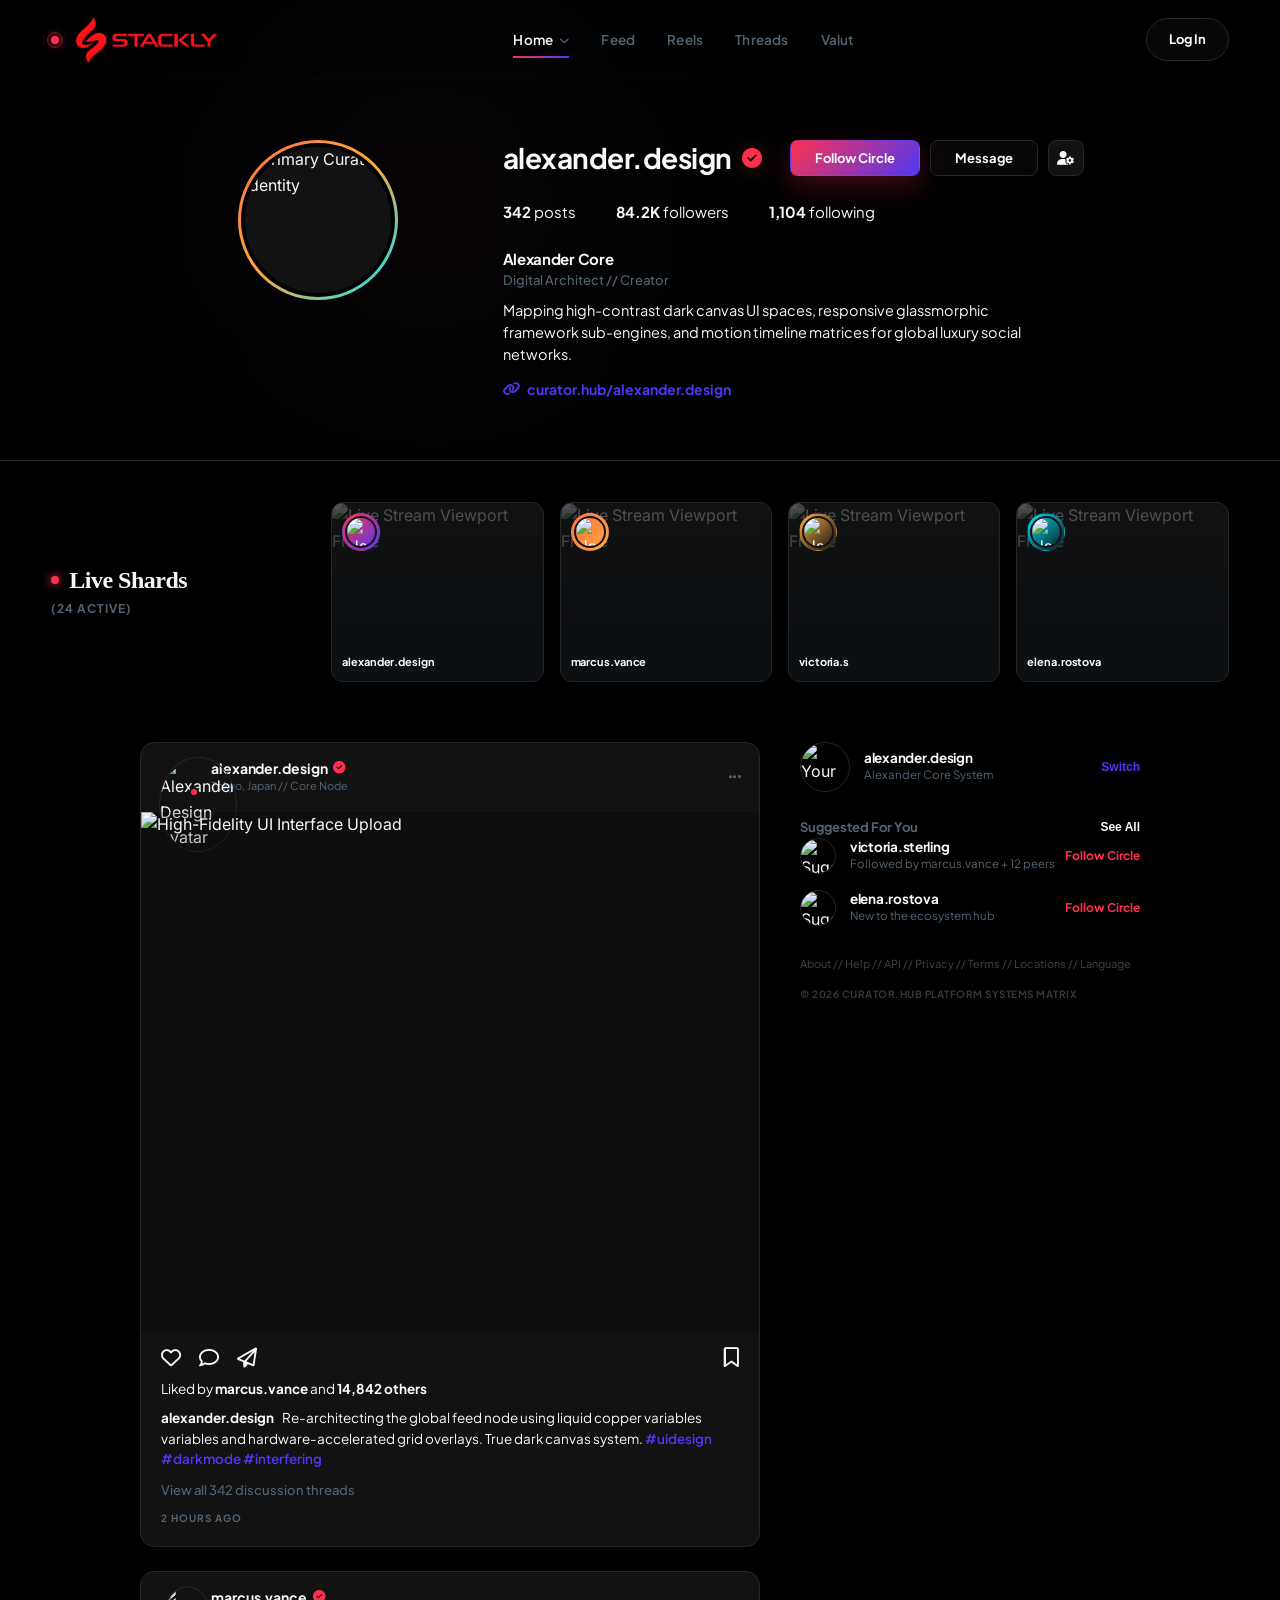
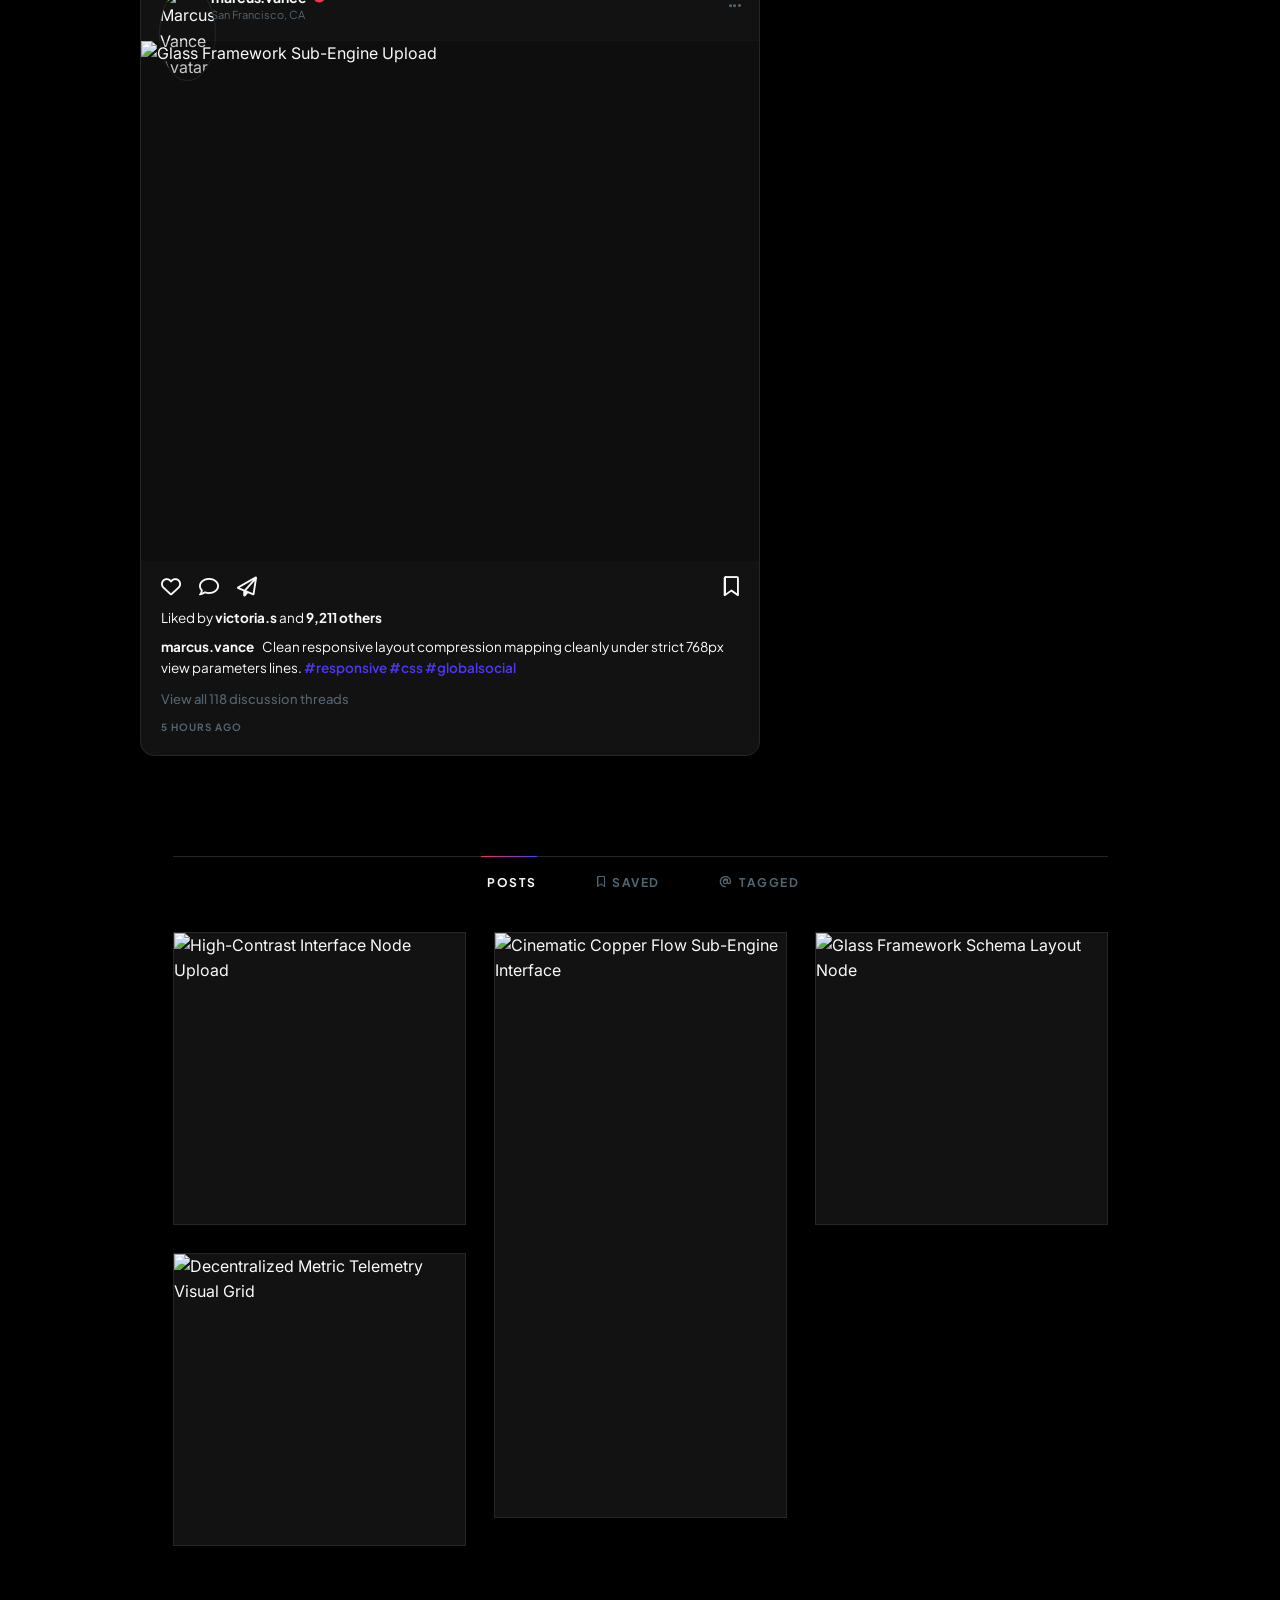
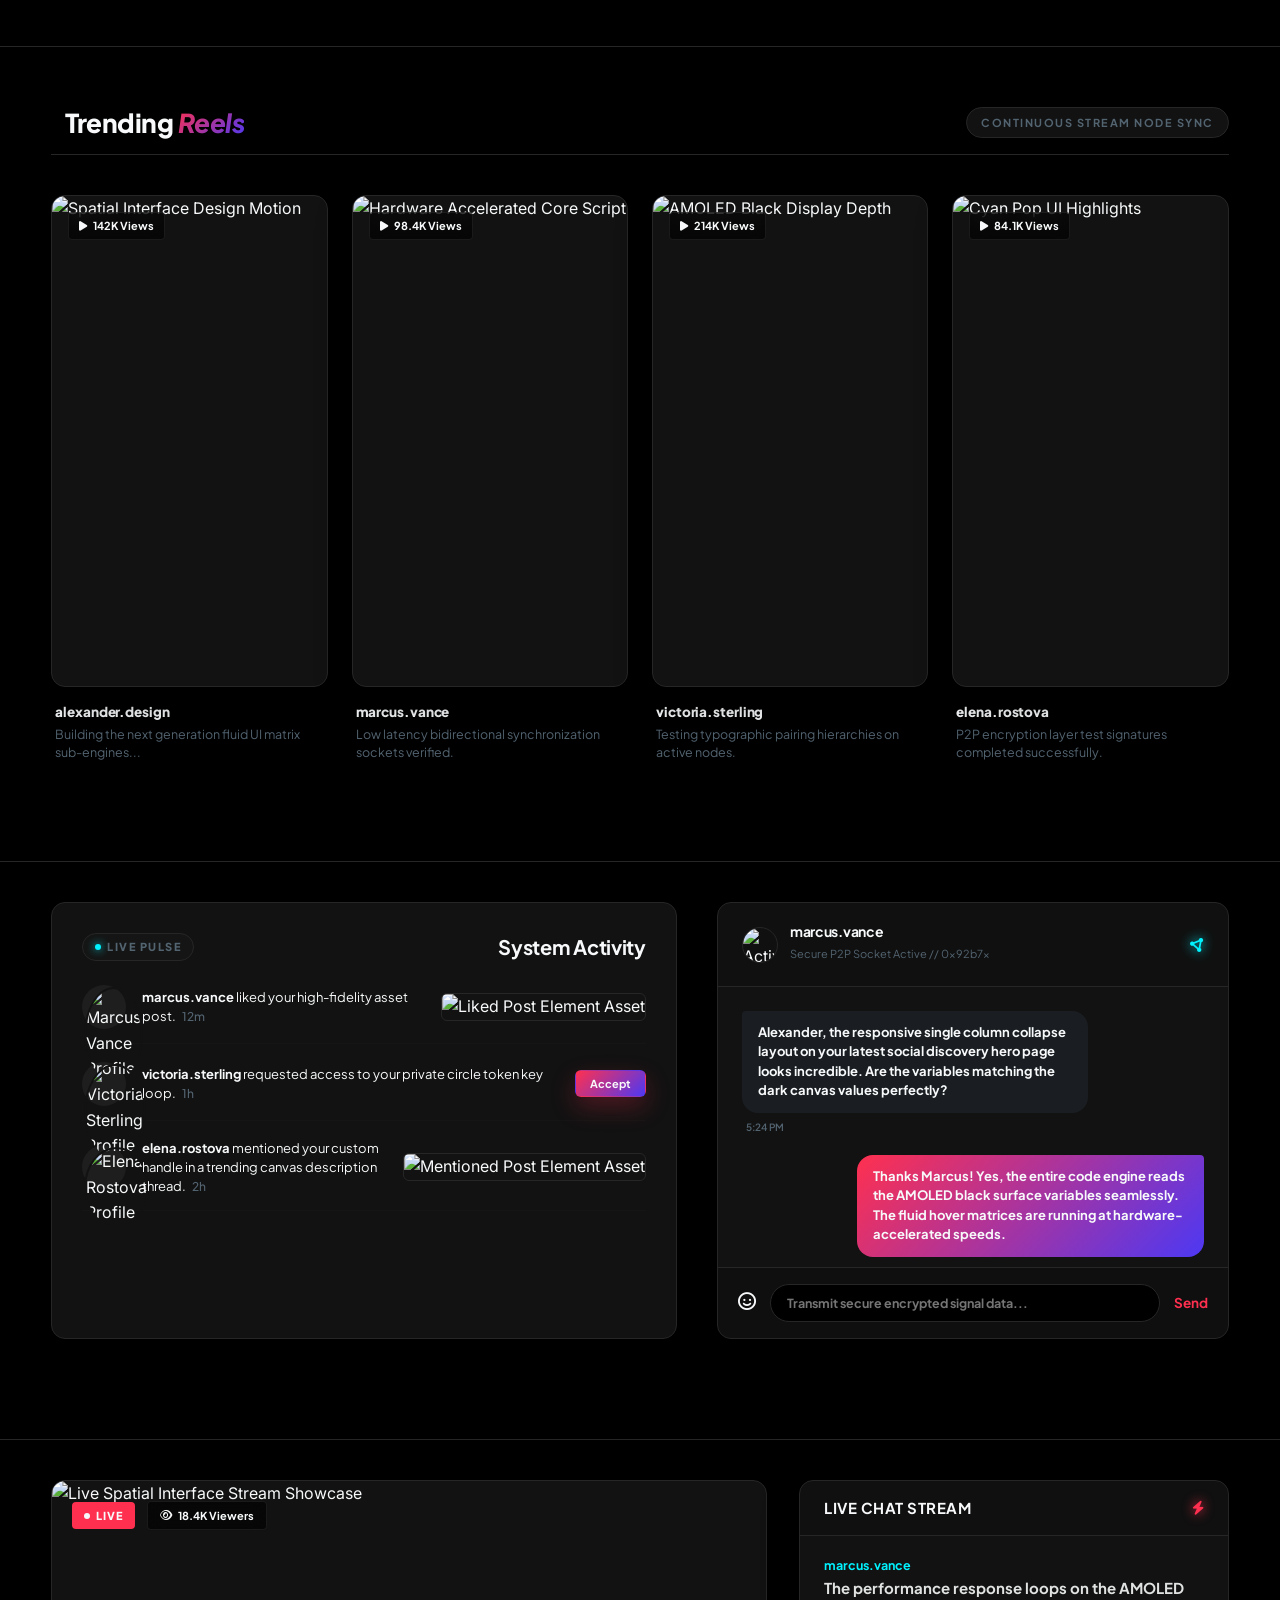
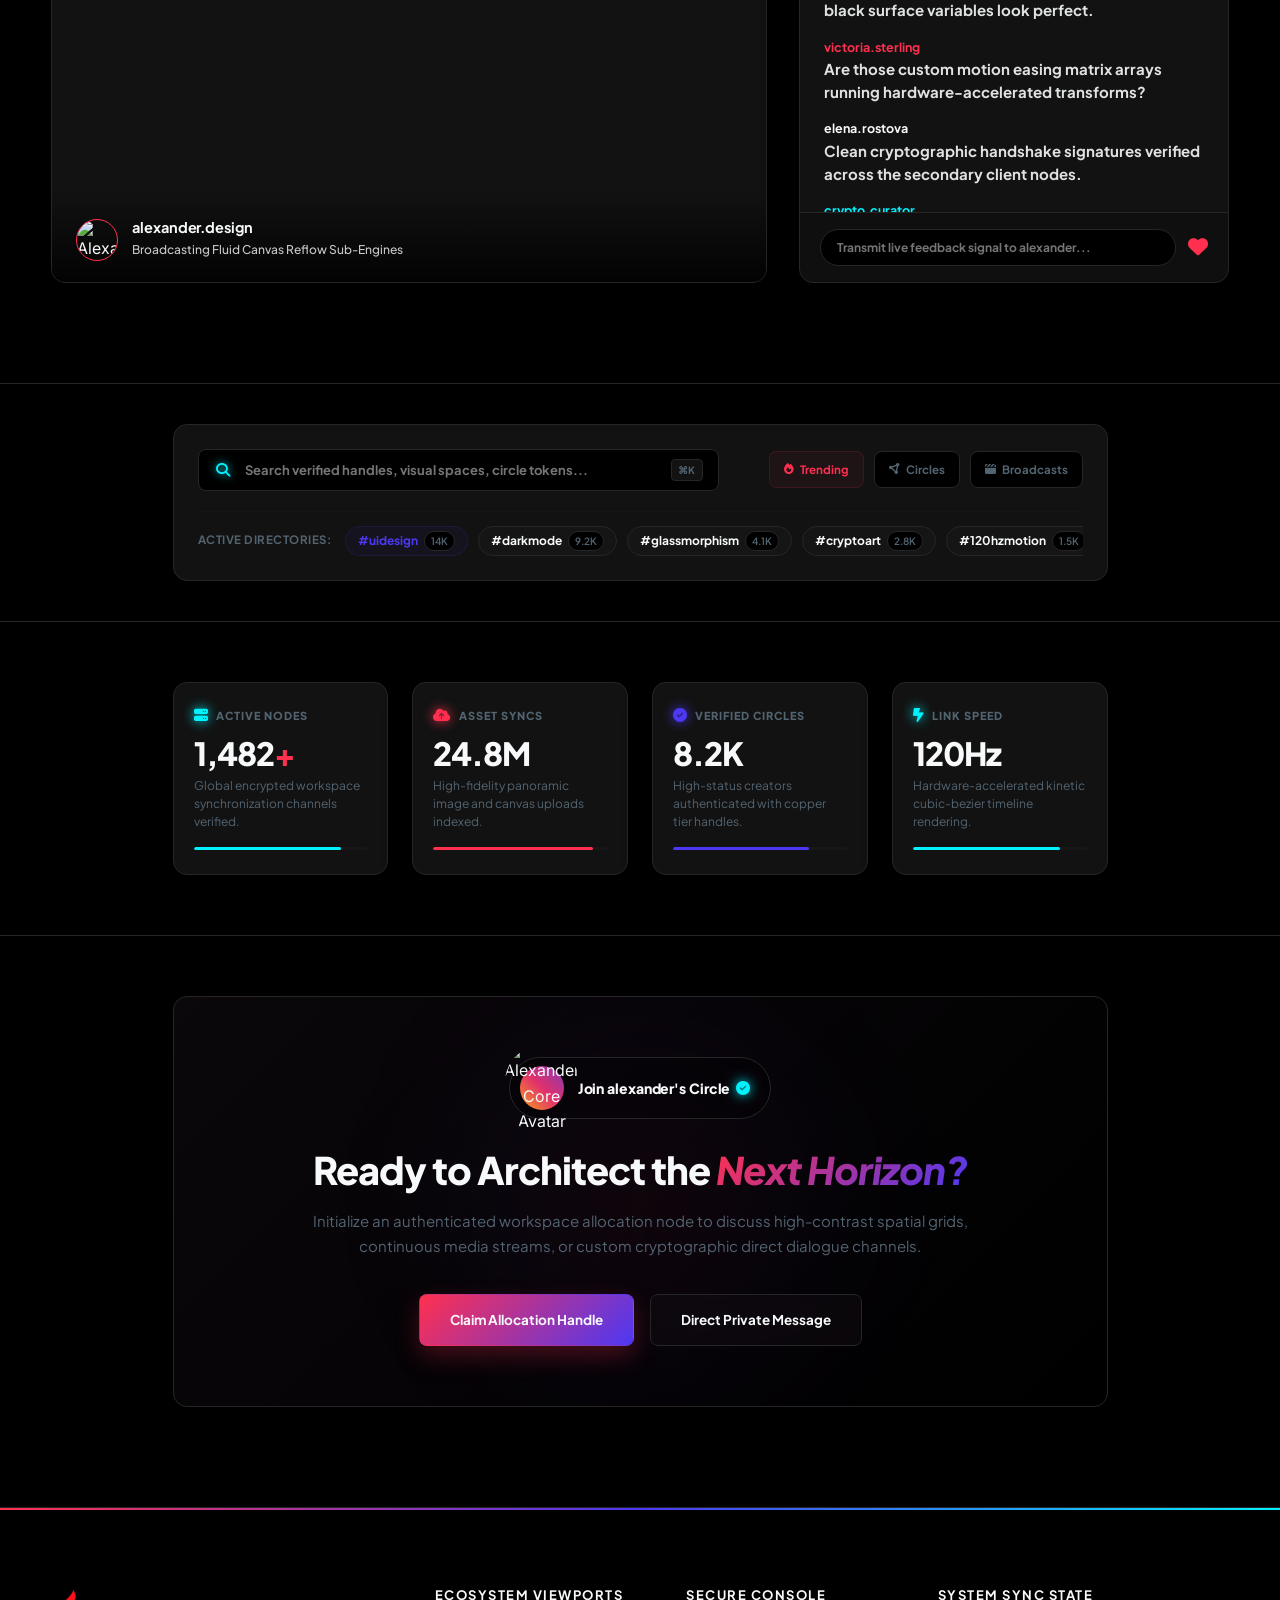
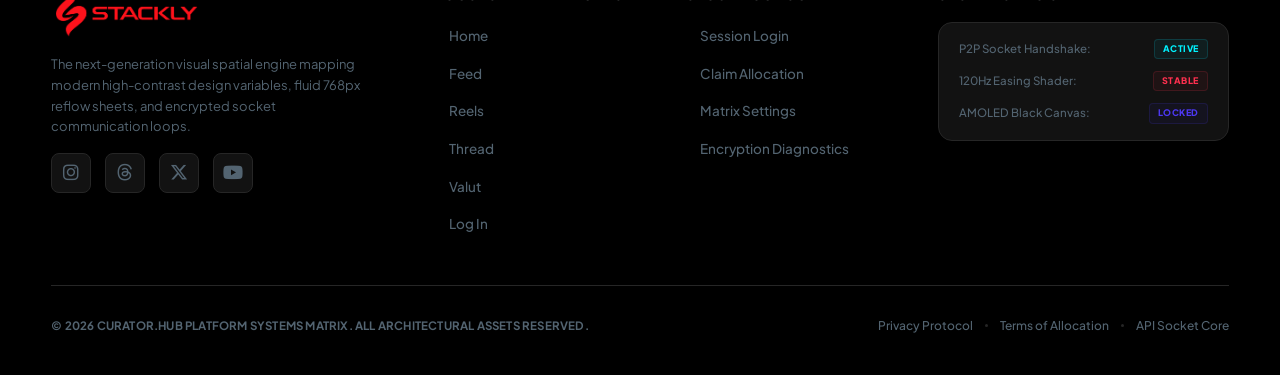
==== commit 1360614f: "Add files via upload" ====
--- a/index.html
+++ b/index.html
@@ -18,50 +18,57 @@
 
 <body>
 
-    <!-- ULTRA-PREMIUM NAVIGATION CANOPY TERMINAL -->
-    <header class="workspace-premium-navigation" id="globalHeader">
-        <div class="nav-container-wrapper">
-
-            <!-- Left Wing: Premium Identity Core Branding -->
-            <a href="./index.html" class="nav-branding-anchor">
-                <img src="./assets/dark red.webp" alt="Brand Logo" class="branding-logo" width="150px" height="50px">
+<header class="workspace-premium-navigation" id="globalHeader">
+    <div class="nav-container-wrapper">
+
+        <a href="./index.html" class="nav-branding-anchor">
+            <div class="branding-logo-pulse"></div>
+            <img src="./assets/dark red.webp" alt="Brand Logo" class="branding-logo" width="150px" height="50px">
+        </a>
+
+        <nav class="nav-navigation-menu-links-deck" id="navMenu">
+            <ul class="nav-links-list">
+                
+                <li class="nav-dropdown-item-container" id="homeDropdownContainer">
+                    <a href="javascript:void(0);" class="nav-link-token active-link-route dropdown-trigger-bridge" id="dropdownTrigger">
+                        Home <i class="fa-solid fa-chevron-down dropdown-arrow-vector"></i>
+                    </a>
+                    
+                    <div class="nav-matrix-dropdown-panel" id="dropdownPanel">
+                        <ul class="dropdown-text-stack">
+                            <li><a href="./home 2/index.html">Home Style 2</a></li>
+                        </ul>
+                    </div>
+                </li>
+
+                <li><a href="feed.html" class="nav-link-token">Feed</a></li>
+                <li><a href="reels.html" class="nav-link-token">Reels</a></li>
+                <li><a href="thread.html" class="nav-link-token">Threads</a></li>
+                <li><a href="valut.html" class="nav-link-token">Valut</a></li>
+            </ul>
+
+            <div class="mobile-menu-utility-deck">
+                <a href="./auth.html" class="btn-social-base btn-app-primary mobile-menu-btn">
+                    <span class="btn-content-track">Initialize Terminal</span>
+                </a>
+            </div>
+        </nav>
+
+        <div class="nav-actions-deck">
+            <a href="./home 2/log.html" class="btn-social-base btn-app-secondary nav-desktop-action-btn">
+                <span class="btn-content-track">Log In</span>
             </a>
 
-            <!-- Central Axis: Desktop Link arrays (Dissolves into Mobile Overlay Node) -->
-            <nav class="nav-navigation-menu-links-deck" id="navMenu">
-                <ul class="nav-links-list">
-                    <li><a href="./index.html" class="nav-link-token active-link-route">Home</a></li>
-                    <li><a href="feed.html" class="nav-link-token">Feed</a></li>
-                    <li><a href="reels.html" class="nav-link-token">Reels</a></li>
-                    <li><a href="thread.html" class="nav-link-token">Threads</a></li>
-                    <li><a href="valut.html" class="nav-link-token">Valut</a></li>
-                </ul>
-
-                <!-- Mobile Only: Supplemental Utility Triggers inside the Menu overlay -->
-                <div class="mobile-menu-utility-deck">
-                    <a href="./auth.html" class="btn-social-base btn-app-primary mobile-menu-btn">
-                        <span class="btn-content-track">Initialize Terminal</span>
-                    </a>
-                </div>
-            </nav>
-
-            <!-- Right Wing: System Access Trigger Actions -->
-            <div class="nav-actions-deck">
-                <a href="./home 2/log.html" class="btn-social-base btn-app-secondary nav-desktop-action-btn">
-                    <span class="btn-content-track">Log In</span>
-                </a>
-
-                <!-- Custom Micro-Animated Hamburger Core Trigger Node -->
-                <button class="luxury-hamburger-trigger" id="hamburgerTrigger"
-                    aria-label="Toggle Navigation Grid System" aria-expanded="false">
-                    <span class="hamburger-meat-line bar-top"></span>
-                    <span class="hamburger-meat-line bar-middle"></span>
-                    <span class="hamburger-meat-line bar-bottom"></span>
-                </button>
-            </div>
-
+            <button class="luxury-hamburger-trigger" id="hamburgerTrigger"
+                aria-label="Toggle Navigation Grid System" aria-expanded="false">
+                <span class="hamburger-meat-line bar-top"></span>
+                <span class="hamburger-meat-line bar-middle"></span>
+                <span class="hamburger-meat-line bar-bottom"></span>
+            </button>
         </div>
-    </header>
+
+    </div>
+</header>
 
 
 
--- a/style.css
+++ b/style.css
@@ -2,10 +2,10 @@
    CINEMATIC NAV TERMINAL & INTERACTIVE GLASSMORPHISM HEADER SYSTEM
    ========================================================================== */
 
-/* Typography Assignments: Plus Jakarta Sans for rapid navigation scannability */
 .workspace-premium-navigation .branding-handle-text,
 .workspace-premium-navigation .nav-link-token,
-.mobile-menu-utility-deck p {
+.mobile-menu-utility-deck p,
+.dropdown-text-stack li a {
     font-family: 'Plus Jakarta Sans', sans-serif !important;
 }
 
@@ -14,23 +14,21 @@
     top: 0;
     left: 0;
     width: 100%;
-    height: 80px; /* Executive structural navigation clearance boundary */
-    z-index: 9999; /* Forces absolute layer dominance over all scrolling canvas layouts */
+    height: 80px;
+    z-index: 9999;
     display: flex;
     align-items: center;
     border-bottom: 1px solid rgba(255, 255, 255, 0.01);
     background-color: transparent;
-    /* Clean fluid transitions handling your scroll transformations instantly */
     transition: background-color 0.5s cubic-bezier(0.16, 1, 0.3, 1), 
                 backdrop-filter 0.5s cubic-bezier(0.16, 1, 0.3, 1), 
                 height 0.5s cubic-bezier(0.16, 1, 0.3, 1),
                 border-color 0.5s cubic-bezier(0.16, 1, 0.3, 1);
 }
 
-/* Scroll Transformation Sub-Engine Injector Class */
 .workspace-premium-navigation.scrolled-navigation-state {
-    height: 70px; /* Elegantly compresses header footprint spacing on layout scroll */
-    background-color: rgba(11, 15, 19, 0.75); /* Mapped explicitly into your Midnight Slate */
+    height: 70px;
+    background-color: rgba(11, 15, 19, 0.75);
     backdrop-filter: blur(20px) saturate(180%);
     -webkit-backdrop-filter: blur(20px) saturate(180%);
     border-color: var(--border-dark);
@@ -54,13 +52,13 @@
     display: flex;
     align-items: center;
     gap: 12px;
-    z-index: 10001; /* Locks branding anchor on top layer stacks always */
+    z-index: 10001;
 }
 
 .branding-logo-pulse {
     width: 8px;
     height: 8px;
-    background-color: var(--brand-vibrant); /* Liquid Copper pulse core */
+    background-color: var(--brand-vibrant);
     border-radius: 50%;
     position: relative;
     box-shadow: 0 0 10px var(--brand-vibrant);
@@ -76,22 +74,8 @@
     animation: beaconPulse 2s infinite ease-in-out;
 }
 
-.branding-handle-text {
-    font-size: 18px;
-    font-weight: 800;
-    color: var(--text-dark-pure);
-    letter-spacing: -0.5px;
-}
-
-.branding-handle-text span {
-    background: var(--action-gradient);
-    -webkit-background-clip: text;
-    -webkit-text-fill-color: transparent;
-    font-weight: 600;
-}
-
-/* ==========================================================================
-   CENTRAL AXIS: DESKTOP INLINE NAVIGATION LINKS DECK
+/* ==========================================================================
+   CENTRAL AXIS: INLINE CORES & DROPDOWN GEOMETRY HOOKS
    ========================================================================== */
 .nav-navigation-menu-links-deck {
     display: flex;
@@ -119,7 +103,6 @@
     color: var(--text-dark-pure);
 }
 
-/* Interactive Precision Slide Line Animation Underlays */
 .nav-link-token::after {
     content: '';
     position: absolute;
@@ -127,7 +110,7 @@
     left: 0;
     width: 100%;
     height: 2px;
-    background: var(--action-gradient); /* Liquid Copper accent underline */
+    background: var(--action-gradient);
     transform: scaleX(0);
     transform-origin: right;
     transition: transform 0.4s cubic-bezier(0.16, 1, 0.3, 1);
@@ -139,9 +122,80 @@
     transform-origin: left;
 }
 
-.mobile-menu-utility-deck {
-    display: none; /* Stripped from desktop configuration visibility rules fields */
-}
+/* --- DYNAMIC DROPDOWN COMPONENT MECHANICS --- */
+.nav-dropdown-item-container {
+    position: relative;
+}
+
+.dropdown-trigger-bridge {
+    display: inline-flex;
+    align-items: center;
+    gap: 6px;
+    cursor: pointer;
+}
+
+.dropdown-arrow-vector {
+    font-size: 10px;
+    color: var(--text-secondary);
+    transition: transform 0.3s cubic-bezier(0.16, 1, 0.3, 1), color 0.3s ease;
+}
+
+/* Precise Pixel-Aligned Box Placement matching screenshot */
+.nav-matrix-dropdown-panel {
+    position: absolute;
+    top: 100%;
+    left: 50%;
+    transform: translateX(-50%) translateY(15px);
+    width: 180px;
+    background-color: #161616; /* Clean charcoal dark panel backing matching reference image */
+    border: 1px solid rgba(255, 255, 255, 0.04);
+    border-radius: 6px;
+    padding: 6px;
+    box-shadow: 0 20px 40px rgba(0, 0, 0, 0.7);
+    opacity: 0;
+    visibility: hidden;
+    pointer-events: none;
+    z-index: 10100;
+    transition: opacity 0.3s cubic-bezier(0.16, 1, 0.3, 1), 
+                transform 0.3s cubic-bezier(0.16, 1, 0.3, 1), 
+                visibility 0.3s ease;
+}
+
+/* Open Toggle Modifiers (Triggered on link/arrow click via JS) */
+.nav-dropdown-item-container.dropdown-open-state .nav-matrix-dropdown-panel {
+    opacity: 1;
+    visibility: visible;
+    pointer-events: auto;
+    transform: translateX(-50%) translateY(8px);
+}
+
+.nav-dropdown-item-container.dropdown-open-state .dropdown-arrow-vector {
+    transform: rotate(180deg);
+    color: var(--brand-vibrant); /* High contrast matching selection lines */
+}
+
+.dropdown-text-stack {
+    list-style: none;
+    width: 100%;
+}
+
+.dropdown-text-stack li a {
+    display: block;
+    padding: 10px 14px;
+    font-size: 13px;
+    font-weight: 700;
+    color: rgba(255, 255, 255, 0.75);
+    text-decoration: none;
+    border-radius: 4px;
+    transition: background-color 0.2s ease, color 0.2s ease;
+}
+
+.dropdown-text-stack li a:hover {
+    background-color: rgba(255, 255, 255, 0.04);
+    color: #ffffff;
+}
+
+.mobile-menu-utility-deck { display: none; }
 
 /* ==========================================================================
    RIGHT WING: BUTTON SYSTEM & LUXURY HAMBURGER ENGINE
@@ -158,7 +212,6 @@
     font-size: 13px !important;
 }
 
-/* Luxury Customizable Minimal Hamburger Mechanical Box */
 .luxury-hamburger-trigger {
     background: transparent;
     border: none;
@@ -169,7 +222,7 @@
     background-color: rgba(255, 255, 255, 0.01);
     border: 1px solid var(--border-dark);
     cursor: pointer;
-    display: none; /* Invisible on desktop screens */
+    display: none;
     flex-direction: column;
     align-items: center;
     justify-content: center;
@@ -188,81 +241,90 @@
     background-color: var(--text-dark-pure);
     border-radius: 2px;
     transform-origin: center;
-    transition: transform 0.4s cubic-bezier(0.16, 1, 0.3, 1), 
-                background-color 0.4s ease, 
-                opacity 0.3s ease;
+    transition: transform 0.4s cubic-bezier(0.16, 1, 0.3, 1), background-color 0.4s ease, opacity 0.3s ease;
 }
 
 /* ==========================================================================
    STRICT 768px LUXURY MEDIA QUERY REFLOW (Fullscreen Terminal Overlay Drop)
    ========================================================================== */
 @media (max-width: 768px) {
-    .luxury-hamburger-trigger {
-        display: flex; /* Activates interactive panel controller icon safely */
-    }
-
-    .nav-desktop-action-btn {
-        display: none; /* Clears row elements layout footprint bloat on small touch screens */
-    }
-
-    /* Transform navigation menus link decks completely into an expansive full-screen drop mask layer overlay */
+    .luxury-hamburger-trigger { display: flex; }
+    .nav-desktop-action-btn { display: none; }
+
     .nav-navigation-menu-links-deck {
         position: fixed;
         inset: 0;
         width: 100vw;
         height: 100vh;
-        background-color: #0b0f13; /* Full opaque high-status Midnight Slate canvas space lock */
+        background-color: #0b0f13;
         z-index: 10000;
         display: flex;
         flex-direction: column;
         align-items: flex-start;
         justify-content: space-between;
-        padding: 120px 40px 60px 40px; /* Generous industrial clearing padding lines variables */
-        
-        /* Hardware accelerated translation offsets forcing hidden status parameters by default */
+        padding: 100px 40px 40px 40px;
         transform: translateY(-100%);
         opacity: 0;
         visibility: hidden;
-        transition: transform 0.6s cubic-bezier(0.16, 1, 0.3, 1),
-                    opacity 0.6s ease,
-                    visibility 0.6s ease;
-    }
-
-    /* Active State Class Injection Triggered via Javascript Logic Hook */
+        transition: transform 0.5s cubic-bezier(0.16, 1, 0.3, 1), opacity 0.5s ease, visibility 0.5s ease;
+        overflow-y: auto;
+    }
+
     .nav-navigation-menu-links-deck.mobile-overlay-active-state {
         transform: translateY(0);
         opacity: 1;
         visibility: visible;
     }
 
-    /* Pivot layout rows into high-contrast vertical stack pathways entries arrays */
     .nav-links-list {
         flex-direction: column;
         align-items: flex-start;
-        gap: 28px;
+        gap: 16px;
         width: 100%;
     }
 
     .nav-link-token {
-        font-size: 24px; /* Dramatic elegant editorial font scaling properties mapping over touch grids */
-        font-family: 'Playfair Display', serif !important; /* Premium structural accent separation font */
+        font-size: 24px;
         font-weight: 700;
         color: var(--text-dark-pure);
-        padding: 4px 0;
+        padding: 8px 0;
         width: 100%;
         display: block;
     }
 
-    .nav-link-token::after {
-        display: none; /* Drops slider bars mechanism over mobile view targets screens */
-    }
-
-    /* Reveals custom lower actions dock inside mobile menus frames layer stack */
+    .nav-link-token::after { display: none; }
+
+    /* --- MOBILE CHASSIS EXPANSION DROP TRACK --- */
+    .nav-matrix-dropdown-panel {
+        position: static;
+        transform: none !important;
+        width: 100%;
+        opacity: 1;
+        visibility: visible;
+        pointer-events: auto;
+        box-shadow: none;
+        border: none;
+        background-color: transparent;
+        padding: 0 0 0 16px;
+        margin-top: 4px;
+        display: none;
+    }
+
+    .nav-dropdown-item-container.dropdown-open-state .nav-matrix-dropdown-panel {
+        display: block;
+    }
+
+    .dropdown-text-stack li a {
+        padding: 12px 0;
+        font-size: 18px;
+        color: var(--text-secondary);
+    }
+
     .mobile-menu-utility-deck {
         display: block;
         width: 100%;
         margin-top: auto;
-        padding-top: 40px;
+        padding-top: 30px;
         border-top: 1px solid var(--border-dark);
     }
 
@@ -272,29 +334,10 @@
         padding: 16px 0 !important;
     }
 
-    /* ==========================================================================
-       HAMBURGER INTERACTION STATE SHIFTS MECHANICS SYSTEM HOOKS (TRIGGERS INVERSE TRANSFORMS)
-       ========================================================================== */
-    .luxury-hamburger-trigger.active-cross-state .bar-top {
-        transform: translateY(6.5px) rotate(45deg);
-        background-color: var(--brand-vibrant);
-    }
-
-    .luxury-hamburger-trigger.active-cross-state .bar-middle {
-        opacity: 0;
-        transform: scaleX(0);
-    }
-
-    .luxury-hamburger-trigger.active-cross-state .bar-bottom {
-        transform: translateY(-6.5px) rotate(-45deg);
-        background-color: var(--brand-vibrant);
-    }
-}
-
-
-
-
-
+    .luxury-hamburger-trigger.active-cross-state .bar-top { transform: translateY(6.5px) rotate(45deg); background-color: var(--brand-vibrant); }
+    .luxury-hamburger-trigger.active-cross-state .bar-middle { opacity: 0; transform: scaleX(0); }
+    .luxury-hamburger-trigger.active-cross-state .bar-bottom { transform: translateY(-6.5px) rotate(-45deg); background-color: var(--brand-vibrant); }
+}
 
 
 
@@ -320,7 +363,8 @@
 
 .social-premium-hero-stage {
     background-color: var(--canvas-dark);
-    padding: 140px 0 60px 0; /* Expanded upper clearance safety bounds preventing scrolling navigation bugs */
+    padding: 140px 0 60px 0;
+    /* Expanded upper clearance safety bounds preventing scrolling navigation bugs */
     width: 100%;
     position: relative;
     border-bottom: 1px solid var(--border-dark);
@@ -342,7 +386,8 @@
 
 .hero-profile-layout-wrapper {
     width: 92%;
-    max-width: 935px; /* Symmetrically engineered to lock perfectly with standard high-status timeline grids */
+    max-width: 935px;
+    /* Symmetrically engineered to lock perfectly with standard high-status timeline grids */
     margin: 0 auto;
     position: relative;
     z-index: 5;
@@ -374,7 +419,8 @@
     display: flex;
     align-items: center;
     justify-content: center;
-    background: rgba(255, 255, 255, 0.05); /* Stale/viewed state fallback boundary decoration */
+    background: rgba(255, 255, 255, 0.05);
+    /* Stale/viewed state fallback boundary decoration */
 }
 
 .profile-avatar-story-halo.active-story-gradient {
@@ -386,7 +432,8 @@
     width: 100%;
     height: 100%;
     border-radius: var(--radius-avatar);
-    background-color: var(--canvas-dark); /* Protective dark offset separating image assets from color halo channels */
+    background-color: var(--canvas-dark);
+    /* Protective dark offset separating image assets from color halo channels */
     padding: 4px;
     display: flex;
     align-items: center;
@@ -432,7 +479,8 @@
 }
 
 .profile-verified-badge-copper {
-    color: var(--brand-vibrant); /* High contrast liquid copper identity verification mark */
+    color: var(--brand-vibrant);
+    /* High contrast liquid copper identity verification mark */
     font-size: 20px;
     filter: drop-shadow(0 2px 10px rgba(255, 110, 64, 0.25));
 }
@@ -447,7 +495,8 @@
 .profile-message-btn {
     padding: 9px 24px !important;
     font-size: 13px !important;
-    border-radius: 8px !important; /* Squaring targets slightly to isolate standard application visual cues */
+    border-radius: 8px !important;
+    /* Squaring targets slightly to isolate standard application visual cues */
 }
 
 .profile-utility-square-btn {
@@ -521,7 +570,8 @@
 .profile-anchor-hyperlink-token {
     font-size: 14px;
     font-weight: 700;
-    color: var(--brand-royal); /* Anchor deep links using your rich gold/amber support variables */
+    color: var(--brand-royal);
+    /* Anchor deep links using your rich gold/amber support variables */
     display: inline-flex;
     align-items: center;
     gap: 6px;
@@ -539,7 +589,8 @@
    ========================================================================== */
 @media (max-width: 768px) {
     .social-premium-hero-stage {
-        padding: 110px 0 40px 0; /* Compresses pad limits slightly over smaller monitors profiles */
+        padding: 110px 0 40px 0;
+        /* Compresses pad limits slightly over smaller monitors profiles */
     }
 
     /* Dissolve horizontal columns down into a unified responsive centered stack system */
@@ -551,7 +602,8 @@
     }
 
     .profile-avatar-story-halo {
-        width: 100px; /* Scales down footprint size safely over restricted mobile screen scopes */
+        width: 100px;
+        /* Scales down footprint size safely over restricted mobile screen scopes */
         height: 100px;
     }
 
@@ -577,7 +629,8 @@
     .profile-action-buttons-deck {
         width: 100%;
         display: grid;
-        grid-template-columns: 1fr 1fr 40px; /* Spans buttons symmetrically wide-bleed over viewports */
+        grid-template-columns: 1fr 1fr 40px;
+        /* Spans buttons symmetrically wide-bleed over viewports */
         gap: 8px;
     }
 
@@ -612,15 +665,21 @@
     }
 
     .metric-counter-cell span strong {
-        font-size: 16px; /* Pops metric values numbers cleanly above description label tags */
+        font-size: 16px;
+        /* Pops metric values numbers cleanly above description label tags */
         margin-bottom: 2px;
     }
 }
 
 /* Hardware Accelerated Story Halo Revolve Keyframe Animation Engines */
 @keyframes storyHaloRotate {
-    0% { transform: rotate(0deg); }
-    100% { transform: rotate(360deg); }
+    0% {
+        transform: rotate(0deg);
+    }
+
+    100% {
+        transform: rotate(360deg);
+    }
 }
 
 
@@ -683,7 +742,8 @@
 .live-beacon-dot {
     width: 8px;
     height: 8px;
-    background-color: var(--brand-vibrant); /* Liquid Copper pulse core marker */
+    background-color: var(--brand-vibrant);
+    /* Liquid Copper pulse core marker */
     border-radius: 50%;
     box-shadow: 0 0 10px var(--brand-vibrant);
     animation: beaconPulse 1.8s infinite ease-in-out;
@@ -697,7 +757,7 @@
     letter-spacing: -0.5px;
 }
 
-.stories-tray-header > span {
+.stories-tray-header>span {
     font-size: 12px;
     font-weight: 700;
     color: var(--text-secondary);
@@ -720,7 +780,8 @@
     border: 1px solid var(--border-dark);
     border-radius: 12px;
     padding: 10px;
-    height: 180px; /* Strong vertical smartphone layout capture balance profile weight dimensions */
+    height: 180px;
+    /* Strong vertical smartphone layout capture balance profile weight dimensions */
     position: relative;
     overflow: hidden;
     cursor: pointer;
@@ -779,17 +840,29 @@
 }
 
 /* Colored verified identity validation loops tracking profile status channels */
-.active-broadcast-state .shard-avatar-ring { background: var(--action-gradient); }
-.verified-ring-copper { background: linear-gradient(135deg, #ff6e40 0%, #ffab40 100%); }
-.verified-ring-amber { background: linear-gradient(135deg, #ffab40 0%, #0b0f13 100%); }
-.verified-ring-cyan { background: linear-gradient(135deg, #00e5ff 0%, #0b0f13 100%); }
+.active-broadcast-state .shard-avatar-ring {
+    background: var(--action-gradient);
+}
+
+.verified-ring-copper {
+    background: linear-gradient(135deg, #ff6e40 0%, #ffab40 100%);
+}
+
+.verified-ring-amber {
+    background: linear-gradient(135deg, #ffab40 0%, #0b0f13 100%);
+}
+
+.verified-ring-cyan {
+    background: linear-gradient(135deg, #00e5ff 0%, #0b0f13 100%);
+}
 
 .shard-mini-avatar {
     width: 100%;
     height: 100%;
     border-radius: var(--radius-avatar);
     object-fit: cover;
-    border: 2px solid var(--surface-dark); /* Thick protective gap lifting image element assets cleanly */
+    border: 2px solid var(--surface-dark);
+    /* Thick protective gap lifting image element assets cleanly */
 }
 
 .shard-profile-handle {
@@ -822,12 +895,14 @@
    STRICT 768px LUXURY MEDIA QUERY REFLOW (Touch Horizontal Carousel Slide)
    ========================================================================== */
 @media (max-width: 768px) {
+
     /* Collapse desktop rows down into a unified responsive horizontal swiping grid track */
     .stories-layout-container {
         grid-template-columns: 1fr;
         gap: 16px;
         width: 100%;
-        padding-left: 5%; /* Shifts layouts to line up symmetrically with parent containers */
+        padding-left: 5%;
+        /* Shifts layouts to line up symmetrically with parent containers */
     }
 
     .stories-tray-header {
@@ -844,8 +919,10 @@
     .stories-scroll-deck-track {
         display: flex;
         overflow-x: auto;
-        scrollbar-width: none; /* Strips browser default UI tracking scroll bars blocks graphics */
-        padding-right: 5%; /* Appends clear trailing tail spacing paths bounds */
+        scrollbar-width: none;
+        /* Strips browser default UI tracking scroll bars blocks graphics */
+        padding-right: 5%;
+        /* Appends clear trailing tail spacing paths bounds */
         gap: 12px;
     }
 
@@ -855,7 +932,8 @@
 
     .story-shard-card {
         flex-shrink: 0;
-        width: 115px; /* Perfect proportional mobile device aspect mapping size footprint */
+        width: 115px;
+        /* Perfect proportional mobile device aspect mapping size footprint */
         height: 150px;
         padding: 8px;
     }
@@ -904,7 +982,8 @@
 
 .feed-layout-container {
     width: 92%;
-    max-width: 1000px; /* Aligned with standard narrow timeline focus dimensions for visual symmetry */
+    max-width: 1000px;
+    /* Aligned with standard narrow timeline focus dimensions for visual symmetry */
     margin: 0 auto;
     display: grid;
     /* Split timeline track: core timeline stream dominating the left parameters field columns */
@@ -967,7 +1046,8 @@
     right: 0;
     width: 10px;
     height: 10px;
-    background-color: var(--brand-vibrant); /* Liquid Copper pulse update dot */
+    background-color: var(--brand-vibrant);
+    /* Liquid Copper pulse update dot */
     border-radius: 50%;
     border: 2px solid var(--surface-dark);
 }
@@ -991,7 +1071,8 @@
 }
 
 .verification-badge-copper {
-    color: var(--brand-vibrant); /* Radiant liquid copper premium badge verification mark */
+    color: var(--brand-vibrant);
+    /* Radiant liquid copper premium badge verification mark */
     font-size: 12.5px;
 }
 
@@ -1010,13 +1091,16 @@
     transition: color 0.3s ease;
 }
 
-.card-utility-trigger:hover { color: var(--text-dark-pure); }
+.card-utility-trigger:hover {
+    color: var(--text-dark-pure);
+}
 
 /* Main Picture Box Image Shield Frames Window System */
 .card-media-canvas-frame {
     position: relative;
     width: 100%;
-    height: 520px; /* High-fidelity smartphone display ratio standard capture box heights */
+    height: 520px;
+    /* High-fidelity smartphone display ratio standard capture box heights */
     background-color: rgba(0, 0, 0, 0.2);
     overflow: hidden;
     cursor: pointer;
@@ -1155,7 +1239,8 @@
 
 .sidebar-sticky-en enclosure {
     position: sticky;
-    top: 110px; /* Safe clearing lock track matching global scrolling headers view offsets */
+    top: 110px;
+    /* Safe clearing lock track matching global scrolling headers view offsets */
     display: flex;
     flex-direction: column;
     gap: 20px;
@@ -1256,7 +1341,8 @@
     background: transparent;
     border: none;
     outline: none;
-    color: var(--brand-vibrant); /* High contrast liquid copper follow triggers action buttons */
+    color: var(--brand-vibrant);
+    /* High contrast liquid copper follow triggers action buttons */
     font-size: 12px;
     font-weight: 700;
     cursor: pointer;
@@ -1271,7 +1357,8 @@
 
 .sidebar-platform-minimal-footer p {
     font-size: 11px;
-    color: rgba(126, 139, 150, 0.5); /* Semi-transparent gunmetal slate legals footnotes text */
+    color: rgba(126, 139, 150, 0.5);
+    /* Semi-transparent gunmetal slate legals footnotes text */
     line-height: 1.5;
     margin: 0;
 }
@@ -1295,31 +1382,54 @@
     .feed-layout-container {
         grid-template-columns: 1fr;
         width: 100%;
-        padding: 0; /* Clear edge buffers completely to allow wide-bleed mobile content assets */
+        padding: 0;
+        /* Clear edge buffers completely to allow wide-bleed mobile content assets */
     }
 
     .feed-sidebar-suggestions-axis {
-        display: none; /* Safely hides suggestion bloat panel tracks over small device mobile targets screens */
+        display: none;
+        /* Safely hides suggestion bloat panel tracks over small device mobile targets screens */
     }
 
     .feed-instagram-card {
-        border-radius: 0; /* Installs full panoramic bleed parameters natively over touch frames viewports */
+        border-radius: 0;
+        /* Installs full panoramic bleed parameters natively over touch frames viewports */
         border-left: none;
         border-right: none;
     }
 
     .card-media-canvas-frame {
-        height: 420px; /* Scales picture window bounds proportionally down on small responsive grids */
+        height: 420px;
+        /* Scales picture window bounds proportionally down on small responsive grids */
     }
 }
 
 /* Hardware Accelerated Pop Animation Keyframe Matrices */
 @keyframes heartPopFlashAnim {
-    0% { transform: translate(-50%, -50%) scale(0); opacity: 0; }
-    30% { transform: translate(-50%, -50%) scale(1.1); opacity: 0.9; }
-    50% { transform: translate(-50%, -50%) scale(0.95); opacity: 0.9; }
-    80% { transform: translate(-50%, -50%) scale(1); opacity: 0.9; }
-    100% { transform: translate(-50%, -50%) scale(1.2); opacity: 0; }
+    0% {
+        transform: translate(-50%, -50%) scale(0);
+        opacity: 0;
+    }
+
+    30% {
+        transform: translate(-50%, -50%) scale(1.1);
+        opacity: 0.9;
+    }
+
+    50% {
+        transform: translate(-50%, -50%) scale(0.95);
+        opacity: 0.9;
+    }
+
+    80% {
+        transform: translate(-50%, -50%) scale(1);
+        opacity: 0.9;
+    }
+
+    100% {
+        transform: translate(-50%, -50%) scale(1.2);
+        opacity: 0;
+    }
 }
 
 
@@ -1341,14 +1451,16 @@
 
 .social-explore-grid-stage {
     background-color: var(--canvas-dark);
-    padding: 0 0 100px 0; /* Comprehensive baseline margins preceding footers transformations */
+    padding: 0 0 100px 0;
+    /* Comprehensive baseline margins preceding footers transformations */
     width: 100%;
     position: relative;
 }
 
 .explore-layout-container {
     width: 92%;
-    max-width: 935px; /* Symmetrically mirrors executive profile hero widths perfectly */
+    max-width: 935px;
+    /* Symmetrically mirrors executive profile hero widths perfectly */
     margin: 0 auto;
 }
 
@@ -1399,18 +1511,21 @@
 .switcher-tab-btn::after {
     content: '';
     position: absolute;
-    top: -1px; /* Positions line accurately over the top border trace layout box rules */
+    top: -1px;
+    /* Positions line accurately over the top border trace layout box rules */
     left: 0;
     width: 100%;
     height: 1.5px;
-    background-color: var(--text-dark-pure); /* Liquid copper gradients or absolute whites */
+    background-color: var(--text-dark-pure);
+    /* Liquid copper gradients or absolute whites */
     transform: scaleX(0);
     transition: transform 0.4s cubic-bezier(0.16, 1, 0.3, 1);
 }
 
 .switcher-tab-btn.active-tab-token::after {
     transform: scaleX(1);
-    background: var(--action-gradient); /* Locks onto high-status copper gradients */
+    background: var(--action-gradient);
+    /* Locks onto high-status copper gradients */
 }
 
 /* ==========================================================================
@@ -1419,7 +1534,8 @@
 .explore-mosaic-grid-track {
     display: grid;
     grid-template-columns: repeat(3, 1fr);
-    gap: 28px; /* High-end breathing grid margin parameters */
+    gap: 28px;
+    /* High-end breathing grid margin parameters */
 }
 
 /* Elite Double-Height Asymmetrical Mosaic Modifier Grid Blocks */
@@ -1433,12 +1549,14 @@
     background-color: var(--surface-dark);
     overflow: hidden;
     cursor: pointer;
-    aspect-ratio: 1 / 1; /* Enforces sharp uniform square parameters lines by default */
+    aspect-ratio: 1 / 1;
+    /* Enforces sharp uniform square parameters lines by default */
     border: 1px solid var(--border-dark);
 }
 
 .mosaic-asset-card.feature-tall-node .mosaic-image-shield {
-    aspect-ratio: 1 / 2; /* Doubles vertical space weight for tall cinematic feature captures fluidly */
+    aspect-ratio: 1 / 2;
+    /* Doubles vertical space weight for tall cinematic feature captures fluidly */
 }
 
 .mosaic-main-graphic {
@@ -1453,7 +1571,8 @@
 .mosaic-interaction-mask {
     position: absolute;
     inset: 0;
-    background-color: rgba(11, 15, 19, 0.6); /* Translucent Midnight Slate shutter */
+    background-color: rgba(11, 15, 19, 0.6);
+    /* Translucent Midnight Slate shutter */
     display: flex;
     align-items: center;
     justify-content: center;
@@ -1511,7 +1630,8 @@
     .switcher-links-track {
         gap: 0;
         width: 100%;
-        justify-content: space-around; /* Distributes menu tabs evenly across device spans */
+        justify-content: space-around;
+        /* Distributes menu tabs evenly across device spans */
     }
 
     .switcher-tab-btn {
@@ -1522,22 +1642,25 @@
 
     /* Dissolve intricate grid layers into tight mobile application parameters sheets */
     .explore-mosaic-grid-track {
-        gap: 3px; /* Installs tight micro-groove borders exactly like premium mobile apps */
+        gap: 3px;
+        /* Installs tight micro-groove borders exactly like premium mobile apps */
         width: 100%;
         padding: 0;
     }
 
     .mosaic-asset-card.feature-tall-node {
-        grid-row: auto; /* Drops double-height priorities seamlessly over tiny screens viewports */
+        grid-row: auto;
+        /* Drops double-height priorities seamlessly over tiny screens viewports */
     }
 
     .mosaic-asset-card.feature-tall-node .mosaic-image-shield {
-        aspect-ratio: 1 / 1; /* Forces all cards into flawless scannable squares uniformly */
+        aspect-ratio: 1 / 1;
+        /* Forces all cards into flawless scannable squares uniformly */
     }
 
     /* Strip floating hover layer metrics overlay on touch devices to favor direct visual scans */
     .mosaic-interaction-mask {
-        display: none; 
+        display: none;
     }
 }
 
@@ -1569,7 +1692,8 @@
 }
 
 .platform-reels-matrix-stage {
-    background-color: var(--canvas-dark); /* Locked directly onto your AMOLED Black */
+    background-color: var(--canvas-dark);
+    /* Locked directly onto your AMOLED Black */
     padding: 60px 0 100px 0;
     width: 100%;
     position: relative;
@@ -1602,7 +1726,8 @@
 
 .reels-icon-vector {
     font-size: 24px;
-    color: var(--brand-vibrant); /* Electric Neon Rose */
+    color: var(--brand-vibrant);
+    /* Electric Neon Rose */
 }
 
 .reels-section-header h2 {
@@ -1650,7 +1775,8 @@
 .reel-media-viewport-shield {
     position: relative;
     width: 100%;
-    aspect-ratio: 9 / 16; /* Clean uniform vertical mobile capture bounding boxes dimensions */
+    aspect-ratio: 9 / 16;
+    /* Clean uniform vertical mobile capture bounding boxes dimensions */
     background-color: var(--surface-dark);
     border-radius: var(--radius-feed);
     overflow: hidden;
@@ -1693,7 +1819,8 @@
 .reel-hover-interaction-shutter {
     position: absolute;
     inset: 0;
-    background: linear-gradient(to top, rgba(77, 56, 243, 0.7) 0%, rgba(0, 0, 0, 0.2) 100%); /* Hyper Blue Alpha Shift Overlay */
+    background: linear-gradient(to top, rgba(77, 56, 243, 0.7) 0%, rgba(0, 0, 0, 0.2) 100%);
+    /* Hyper Blue Alpha Shift Overlay */
     z-index: 3;
     display: flex;
     align-items: center;
@@ -1721,8 +1848,15 @@
 }
 
 /* Color Injections bound to your explicit color tokens */
-.color-rose-trigger { color: var(--brand-vibrant); filter: drop-shadow(0 0 8px var(--brand-vibrant)); }
-.color-cyan-trigger { color: var(--accent-glow); filter: drop-shadow(0 0 8px var(--accent-glow)); }
+.color-rose-trigger {
+    color: var(--brand-vibrant);
+    filter: drop-shadow(0 0 8px var(--brand-vibrant));
+}
+
+.color-cyan-trigger {
+    color: var(--accent-glow);
+    filter: drop-shadow(0 0 8px var(--accent-glow));
+}
 
 /* Footer Metadata Account Handle Descriptors */
 .reel-profile-footer-identity {
@@ -1744,7 +1878,8 @@
     line-height: 1.4;
     margin: 0;
     display: -webkit-box;
-    -webkit-line-clamp: 2; /* Safe constraints preventing multi-line caption blowouts */
+    -webkit-line-clamp: 2;
+    /* Safe constraints preventing multi-line caption blowouts */
     -webkit-box-orient: vertical;
     overflow: hidden;
 }
@@ -1752,12 +1887,21 @@
 /* ACTIVE CONTEXTUAL MOUSE POINTER INTERACTION STATES */
 .reel-video-card-node:hover .reel-media-viewport-shield {
     transform: translateY(-4px);
-    border-color: var(--brand-vibrant); /* Electric Neon Rose Edge Pop */
-}
-
-.reel-video-card-node:hover .reel-fallback-cover { transform: scale(1.05); }
-.reel-video-card-node:hover .reel-hover-interaction-shutter { opacity: 1; }
-.reel-video-card-node:hover .reel-metrics-interaction-stack { transform: translateY(0); }
+    border-color: var(--brand-vibrant);
+    /* Electric Neon Rose Edge Pop */
+}
+
+.reel-video-card-node:hover .reel-fallback-cover {
+    transform: scale(1.05);
+}
+
+.reel-video-card-node:hover .reel-hover-interaction-shutter {
+    opacity: 1;
+}
+
+.reel-video-card-node:hover .reel-metrics-interaction-stack {
+    transform: translateY(0);
+}
 
 /* ==========================================================================
    STRICT 768px LUXURY MEDIA QUERY REFLOW (Symmetrical Mobile Touch Grid)
@@ -1810,7 +1954,7 @@
         font-size: 12px;
         gap: 4px;
     }
-    
+
     .reel-metrics-interaction-stack span i {
         font-size: 11px;
     }
@@ -1856,7 +2000,8 @@
 }
 
 .platform-dialogue-ledger-stage {
-    background-color: var(--canvas-dark); /* Pure AMOLED Black Background Base */
+    background-color: var(--canvas-dark);
+    /* Pure AMOLED Black Background Base */
     padding: 40px 0 100px 0;
     width: 100%;
     position: relative;
@@ -1871,7 +2016,8 @@
     /* Split balance: equal column distribution runways across widescreen display formats */
     grid-template-columns: 1.1fr 0.9fr;
     gap: 40px;
-    align-items: stretch; /* Links row cell parameters borders height fields symmetrically */
+    align-items: stretch;
+    /* Links row cell parameters borders height fields symmetrically */
 }
 
 /* ==========================================================================
@@ -1912,7 +2058,8 @@
 .pulse-cyan-beacon {
     width: 6px;
     height: 6px;
-    background-color: var(--accent-glow); /* Cyan Pop beacon pointer */
+    background-color: var(--accent-glow);
+    /* Cyan Pop beacon pointer */
     border-radius: 50%;
     box-shadow: 0 0 8px var(--accent-glow);
     animation: beaconPulse 1.5s infinite ease-in-out;
@@ -2064,7 +2211,9 @@
     scrollbar-width: none;
 }
 
-.chat-message-viewport-canvas::-webkit-scrollbar { display: none; }
+.chat-message-viewport-canvas::-webkit-scrollbar {
+    display: none;
+}
 
 .message-bubble-row {
     display: flex;
@@ -2080,7 +2229,8 @@
 }
 
 .message-bubble-row.companion-bubble-type .message-text-content {
-    background-color: #1a1e22; /* Soft deep charcoal contrast backdrop tint */
+    background-color: #1a1e22;
+    /* Soft deep charcoal contrast backdrop tint */
     color: var(--text-dark-pure);
     border-radius: 4px 16px 16px 16px;
 }
@@ -2092,7 +2242,8 @@
 }
 
 .message-bubble-row.master-user-bubble-type .message-text-content {
-    background: var(--action-gradient); /* Electric Rose to Hyper Blue background line */
+    background: var(--action-gradient);
+    /* Electric Rose to Hyper Blue background line */
     color: var(--text-dark-pure);
     border-radius: 16px 4px 16px 16px;
 }
@@ -2132,7 +2283,9 @@
     transition: color 0.3s ease;
 }
 
-.chat-toolbar-vector-btn:hover { color: var(--brand-vibrant); }
+.chat-toolbar-vector-btn:hover {
+    color: var(--brand-vibrant);
+}
 
 .chat-facade-text-input {
     flex-grow: 1;
@@ -2146,13 +2299,16 @@
     transition: border-color 0.3s ease;
 }
 
-.chat-facade-text-input:focus { border-color: rgba(255, 255, 255, 0.15); }
+.chat-facade-text-input:focus {
+    border-color: rgba(255, 255, 255, 0.15);
+}
 
 .chat-transmit-action-btn {
     background: transparent;
     border: none;
     outline: none;
-    color: var(--brand-vibrant); /* Electric Neon Rose Triggers Send Button Text */
+    color: var(--brand-vibrant);
+    /* Electric Neon Rose Triggers Send Button Text */
     font-size: 13.5px;
     cursor: pointer;
     transition: transform 0.2s cubic-bezier(0.16, 1, 0.3, 1), color 0.3s ease;
@@ -2232,7 +2388,8 @@
 }
 
 .platform-broadcast-theater-stage {
-    background-color: var(--canvas-dark); /* Strict AMOLED Black Base Lock */
+    background-color: var(--canvas-dark);
+    /* Strict AMOLED Black Base Lock */
     padding: 40px 0 100px 0;
     width: 100%;
     position: relative;
@@ -2260,7 +2417,8 @@
 .monitor-video-viewport {
     position: relative;
     width: 100%;
-    aspect-ratio: 16 / 9; /* Modern panoramic broadcast landscape bounding dimensions */
+    aspect-ratio: 16 / 9;
+    /* Modern panoramic broadcast landscape bounding dimensions */
     background-color: var(--surface-dark);
     border-radius: var(--radius-feed);
     overflow: hidden;
@@ -2287,7 +2445,8 @@
 }
 
 .live-indicator-pill {
-    background-color: var(--brand-vibrant); /* Electric Neon Rose Status Pillar */
+    background-color: var(--brand-vibrant);
+    /* Electric Neon Rose Status Pillar */
     color: var(--text-dark-pure);
     font-size: 11px;
     font-weight: 800;
@@ -2344,7 +2503,8 @@
     height: 42px;
     border-radius: var(--radius-avatar);
     object-fit: cover;
-    border: 1.5px solid var(--brand-vibrant); /* High contrast ring tracker */
+    border: 1.5px solid var(--brand-vibrant);
+    /* High contrast ring tracker */
 }
 
 .broadcaster-meta-stack h4 {
@@ -2392,7 +2552,8 @@
 
 .network-pulse-icon-rose {
     font-size: 14px;
-    color: var(--brand-vibrant); /* Electric Neon Rose Core Status Pointer */
+    color: var(--brand-vibrant);
+    /* Electric Neon Rose Core Status Pointer */
     filter: drop-shadow(0 0 6px var(--brand-vibrant));
 }
 
@@ -2408,7 +2569,9 @@
     scrollbar-width: none;
 }
 
-.stream-messages-viewport-scroller::-webkit-scrollbar { display: none; }
+.stream-messages-viewport-scroller::-webkit-scrollbar {
+    display: none;
+}
 
 .stream-comment-row {
     font-size: 13px;
@@ -2425,8 +2588,13 @@
 }
 
 /* Text color helper injections bound directly to your multi-color system */
-.commenter-handle.color-cyan-text { color: var(--accent-glow); }
-.commenter-handle.color-rose-text { color: var(--brand-vibrant); }
+.commenter-handle.color-cyan-text {
+    color: var(--accent-glow);
+}
+
+.commenter-handle.color-rose-text {
+    color: var(--brand-vibrant);
+}
 
 .comment-body-text {
     color: rgba(247, 249, 250, 0.9);
@@ -2455,13 +2623,16 @@
     transition: border-color 0.3s ease;
 }
 
-.stream-facade-text-field:focus { border-color: rgba(255, 255, 255, 0.15); }
+.stream-facade-text-field:focus {
+    border-color: rgba(255, 255, 255, 0.15);
+}
 
 .stream-heart-reaction-trigger-btn {
     background: transparent;
     border: none;
     outline: none;
-    color: var(--brand-vibrant); /* Fires Electric Neon Rose Heart Pop Indicator Vector */
+    color: var(--brand-vibrant);
+    /* Fires Electric Neon Rose Heart Pop Indicator Vector */
     font-size: 20px;
     cursor: pointer;
     padding: 0;
@@ -2493,7 +2664,8 @@
     }
 
     .monitor-video-viewport {
-        aspect-ratio: 4 / 3; /* Compresses panoramic heights to prioritize reading depth values on screens */
+        aspect-ratio: 4 / 3;
+        /* Compresses panoramic heights to prioritize reading depth values on screens */
     }
 
     .monitor-upper-control-row {
@@ -2506,7 +2678,8 @@
     }
 
     .theater-chat-ledger-deck {
-        height: 280px; /* Establishes fixed bounding heights for clean interface balances */
+        height: 280px;
+        /* Establishes fixed bounding heights for clean interface balances */
     }
 }
 
@@ -2536,7 +2709,8 @@
 }
 
 .platform-search-filter-canopy-stage {
-    background-color: var(--canvas-dark); /* Strict AMOLED Black Base Lock */
+    background-color: var(--canvas-dark);
+    /* Strict AMOLED Black Base Lock */
     padding: 40px 0;
     width: 100%;
     position: relative;
@@ -2545,7 +2719,8 @@
 
 .search-layout-wrapper {
     width: 92%;
-    max-width: 935px; /* Symmetrically mirrors explore timelines, profile headers, and milestone counters */
+    max-width: 935px;
+    /* Symmetrically mirrors explore timelines, profile headers, and milestone counters */
     margin: 0 auto;
 }
 
@@ -2553,7 +2728,8 @@
    CENTRAL SEARCH TERMINAL CONTAINER HOUSING ENGINE
    ========================================================================== */
 .search-terminal-focal-box {
-    background-color: var(--surface-dark); /* Floating slate obsidian container platform */
+    background-color: var(--surface-dark);
+    /* Floating slate obsidian container platform */
     border: 1px solid var(--border-dark);
     border-radius: var(--radius-feed);
     padding: 24px;
@@ -2583,7 +2759,8 @@
 .search-inner-icon-cyan {
     position: absolute;
     left: 18px;
-    color: var(--accent-glow); /* Cyan Pop Indicator Vector */
+    color: var(--accent-glow);
+    /* Cyan Pop Indicator Vector */
     font-size: 14px;
     pointer-events: none;
     filter: drop-shadow(0 0 4px var(--accent-glow));
@@ -2591,7 +2768,8 @@
 
 .search-console-input-field {
     width: 100%;
-    background-color: var(--canvas-dark); /* AMOLED black entry frame backdrop */
+    background-color: var(--canvas-dark);
+    /* AMOLED black entry frame backdrop */
     border: 1px solid var(--border-dark);
     padding: 12px 60px 12px 46px;
     border-radius: 8px;
@@ -2656,7 +2834,8 @@
 .filter-action-toggle-btn.active-filter-rose {
     background-color: rgba(255, 48, 79, 0.05);
     border-color: rgba(255, 48, 79, 0.15);
-    color: var(--brand-vibrant); /* Electric Neon Rose Status Injection */
+    color: var(--brand-vibrant);
+    /* Electric Neon Rose Status Injection */
 }
 
 /* ==========================================================================
@@ -2688,7 +2867,9 @@
     width: 100%;
 }
 
-.tags-overflow-scroll-track::-webkit-scrollbar { display: none; }
+.tags-overflow-scroll-track::-webkit-scrollbar {
+    display: none;
+}
 
 .directory-tag-token {
     background-color: rgba(255, 255, 255, 0.01);
@@ -2722,7 +2903,8 @@
 .directory-tag-token.link-active-blue {
     background-color: rgba(77, 56, 243, 0.05);
     border-color: rgba(77, 56, 243, 0.15);
-    color: var(--brand-royal); /* Hyper Blue Active State Injection */
+    color: var(--brand-royal);
+    /* Hyper Blue Active State Injection */
 }
 
 /* ==========================================================================
@@ -2749,7 +2931,8 @@
     }
 
     .search-console-input-field {
-        padding: 12px 16px 12px 42px; /* Pulls right edge padding limits tight as hints dissolve */
+        padding: 12px 16px 12px 42px;
+        /* Pulls right edge padding limits tight as hints dissolve */
         font-size: 12.5px;
     }
 
@@ -2758,7 +2941,8 @@
     }
 
     .search-hotkey-badge-hint {
-        display: none; /* Strip keystroke combination labels entirely off touch layout boundaries screen scopes */
+        display: none;
+        /* Strip keystroke combination labels entirely off touch layout boundaries screen scopes */
     }
 
     /* Distribute toggle choices wide bleed uniformly over handheld touch lines profiles */
@@ -2807,7 +2991,8 @@
 }
 
 .platform-milestone-pulse-stage {
-    background-color: var(--canvas-dark); /* Pure AMOLED Black Background Canvas Base */
+    background-color: var(--canvas-dark);
+    /* Pure AMOLED Black Background Canvas Base */
     padding: 60px 0;
     width: 100%;
     position: relative;
@@ -2816,7 +3001,8 @@
 
 .milestone-layout-wrapper {
     width: 92%;
-    max-width: 935px; /* Symmetrically mirrors conversion cards and explore layout headers */
+    max-width: 935px;
+    /* Symmetrically mirrors conversion cards and explore layout headers */
     margin: 0 auto;
 }
 
@@ -2831,7 +3017,8 @@
 }
 
 .milestone-counter-cell {
-    background-color: var(--surface-dark); /* Floating post slate obsidian container background */
+    background-color: var(--surface-dark);
+    /* Floating post slate obsidian container background */
     border: 1px solid var(--border-dark);
     border-radius: var(--radius-feed);
     padding: 24px 20px;
@@ -2859,9 +3046,20 @@
 }
 
 /* Multicolor Core Injections mapping across your explicit branding vectors rules */
-.color-cyan-marker { color: var(--accent-glow); filter: drop-shadow(0 0 6px var(--accent-glow)); }
-.color-rose-marker { color: var(--brand-vibrant); filter: drop-shadow(0 0 6px var(--brand-vibrant)); }
-.color-blue-marker { color: var(--brand-royal); filter: drop-shadow(0 0 6px var(--brand-royal)); }
+.color-cyan-marker {
+    color: var(--accent-glow);
+    filter: drop-shadow(0 0 6px var(--accent-glow));
+}
+
+.color-rose-marker {
+    color: var(--brand-vibrant);
+    filter: drop-shadow(0 0 6px var(--brand-vibrant));
+}
+
+.color-blue-marker {
+    color: var(--brand-royal);
+    filter: drop-shadow(0 0 6px var(--brand-royal));
+}
 
 .metric-live-signal-tag {
     font-size: 11px;
@@ -2872,14 +3070,16 @@
 
 .milestone-counter-cell h3 {
     font-size: 32px;
-    color: var(--text-dark-pure); /* Silk white intense readability heading */
+    color: var(--text-dark-pure);
+    /* Silk white intense readability heading */
     margin: 0 0 6px 0;
     letter-spacing: -1px;
     line-height: 1.1;
 }
 
 .milestone-counter-cell h3 span {
-    color: var(--brand-vibrant); /* Accent cross-color pop indicators */
+    color: var(--brand-vibrant);
+    /* Accent cross-color pop indicators */
 }
 
 .milestone-counter-cell p {
@@ -2896,20 +3096,33 @@
     background-color: rgba(255, 255, 255, 0.02);
     border-radius: 4px;
     overflow: hidden;
-    margin-top: auto; /* Forces elements downward to balance uneven copywriting scopes layout sizes */
+    margin-top: auto;
+    /* Forces elements downward to balance uneven copywriting scopes layout sizes */
 }
 
 .metric-indicator-fill {
     height: 100%;
     border-radius: 4px;
-    width: 0; /* Default collapsed properties updated via transition curves logs overrides */
+    width: 0;
+    /* Default collapsed properties updated via transition curves logs overrides */
     transition: width 1.5s cubic-bezier(0.16, 1, 0.3, 1);
 }
 
 /* Colors bound to your explicit system tokens action matrices variables gradients */
-.fill-cyan-glow { background-color: var(--accent-glow); width: 85%; }
-.fill-rose-glow { background-color: var(--brand-vibrant); width: 92%; }
-.fill-blue-glow { background-color: var(--brand-royal); width: 78%; }
+.fill-cyan-glow {
+    background-color: var(--accent-glow);
+    width: 85%;
+}
+
+.fill-rose-glow {
+    background-color: var(--brand-vibrant);
+    width: 92%;
+}
+
+.fill-blue-glow {
+    background-color: var(--brand-royal);
+    width: 78%;
+}
 
 /* ==========================================================================
    STRICT 768px LUXURY MEDIA QUERY REFLOW (Symmetrical Quad Grid Matrix)
@@ -2969,7 +3182,8 @@
 }
 
 .platform-conversion-canopy-stage {
-    background-color: var(--canvas-dark); /* Strict AMOLED Black Base Lock */
+    background-color: var(--canvas-dark);
+    /* Strict AMOLED Black Base Lock */
     padding: 60px 0 100px 0;
     width: 100%;
     position: relative;
@@ -2978,7 +3192,8 @@
 
 .cta-layout-wrapper {
     width: 92%;
-    max-width: 935px; /* Symmetrically mirrors explore timelines and profile headers */
+    max-width: 935px;
+    /* Symmetrically mirrors explore timelines and profile headers */
     margin: 0 auto;
 }
 
@@ -3046,7 +3261,8 @@
 
 /* Rotates your linear multi-color story tokens matrix automatically */
 .cta-story-halo-ring.active-story-gradient {
-    background: var(--story-gradient); /* Instagram Inspired Legacy Loop Curve */
+    background: var(--story-gradient);
+    /* Instagram Inspired Legacy Loop Curve */
     animation: storyHaloRotate 8s linear infinite;
 }
 
@@ -3054,7 +3270,8 @@
     width: 100%;
     height: 100%;
     border-radius: var(--radius-avatar);
-    background-color: #121212; /* Matches your Slate Obsidian surface background */
+    background-color: #121212;
+    /* Matches your Slate Obsidian surface background */
     padding: 2px;
 }
 
@@ -3079,7 +3296,8 @@
 }
 
 .cta-verified-badge-cyan {
-    color: var(--accent-glow); /* Cyan Pop badge verification checkpoint */
+    color: var(--accent-glow);
+    /* Cyan Pop badge verification checkpoint */
     font-size: 14px;
     filter: drop-shadow(0 0 6px var(--accent-glow));
 }
@@ -3094,7 +3312,8 @@
 }
 
 .cta-content-structural-stack h2 span {
-    background: var(--action-gradient); /* Electric Rose to Hyper Blue gradient tracking */
+    background: var(--action-gradient);
+    /* Electric Rose to Hyper Blue gradient tracking */
     -webkit-background-clip: text;
     -webkit-text-fill-color: transparent;
     font-style: italic;
@@ -3120,7 +3339,8 @@
 .cta-action-btn-secondary {
     padding: 14px 30px !important;
     font-size: 13.5px !important;
-    border-radius: 8px !important; /* Standard profile layout shape parameters fields */
+    border-radius: 8px !important;
+    /* Standard profile layout shape parameters fields */
 }
 
 /* ==========================================================================
@@ -3199,7 +3419,8 @@
 }
 
 .platform-master-directory-footer {
-    background-color: var(--canvas-dark); /* Firmly anchored on your Pure AMOLED Black */
+    background-color: var(--canvas-dark);
+    /* Firmly anchored on your Pure AMOLED Black */
     padding: 80px 0 40px 0;
     width: 100%;
     position: relative;
@@ -3215,7 +3436,8 @@
     display: flex;
     flex-direction: column;
     align-items: flex-start;
-    gap: 24px; /* Generous industrial breathing separation gap spacing */
+    gap: 24px;
+    /* Generous industrial breathing separation gap spacing */
 }
 
 .footer-branding-anchor {
@@ -3242,19 +3464,23 @@
 .social-vector-link {
     width: 40px;
     height: 40px;
-    border-radius: 8px; /* Connected to premium squared social design paradigms */
-    background-color: var(--surface-dark); /* Slate Obsidian */
-    border: 1px solid var(--border-dark); /* Subtle Charcoal */
-    color: var(--text-secondary); /* Muted Graphite */
+    border-radius: 8px;
+    /* Connected to premium squared social design paradigms */
+    background-color: var(--surface-dark);
+    /* Slate Obsidian */
+    border: 1px solid var(--border-dark);
+    /* Subtle Charcoal */
+    color: var(--text-secondary);
+    /* Muted Graphite */
     display: flex;
     align-items: center;
     justify-content: center;
     font-size: 18px;
     cursor: pointer;
     transition: color 0.3s cubic-bezier(0.16, 1, 0.3, 1),
-                border-color 0.3s cubic-bezier(0.16, 1, 0.3, 1),
-                background-color 0.3s ease,
-                transform 0.3s cubic-bezier(0.16, 1, 0.3, 1);
+        border-color 0.3s cubic-bezier(0.16, 1, 0.3, 1),
+        background-color 0.3s ease,
+        transform 0.3s cubic-bezier(0.16, 1, 0.3, 1);
 }
 
 /* ==========================================================================
@@ -3291,7 +3517,8 @@
    ========================================================================== */
 @media (max-width: 768px) {
     .footer-meta-brand-cell {
-        align-items: center; /* Symmetrically snaps entire core column elements to center */
+        align-items: center;
+        /* Symmetrically snaps entire core column elements to center */
         text-align: center;
         gap: 20px;
     }
@@ -3299,11 +3526,13 @@
     .footer-social-networks-deck {
         justify-content: center;
         width: 100%;
-        gap: 16px; /* Expands touch surface target separation space for fingers */
-    }
-    
+        gap: 16px;
+        /* Expands touch surface target separation space for fingers */
+    }
+
     .social-vector-link {
-        width: 44px; /* Scaled slightly larger for native application touch parity */
+        width: 44px;
+        /* Scaled slightly larger for native application touch parity */
         height: 44px;
         font-size: 20px;
     }
@@ -3353,7 +3582,8 @@
 .footer-logo-pulse-cyan {
     width: 8px;
     height: 8px;
-    background-color: var(--accent-glow); /* Cyan Pop Indicator Core */
+    background-color: var(--accent-glow);
+    /* Cyan Pop Indicator Core */
     border-radius: 50%;
     position: relative;
     box-shadow: 0 0 10px var(--accent-glow);
@@ -3440,7 +3670,8 @@
     opacity: 0;
     transform: translateX(-4px);
     transition: all 0.3s ease;
-    color: var(--brand-vibrant); /* Electric Neon Rose Arrow pointers */
+    color: var(--brand-vibrant);
+    /* Electric Neon Rose Arrow pointers */
 }
 
 /* Subtle Link Push Interactivity Mechanics on Pointer Entry */
@@ -3497,9 +3728,23 @@
 }
 
 /* Dynamic State Color Injections bound safely to your multi-color layout choices */
-.status-value-badge.badge-active-cyan { background-color: rgba(0, 229, 255, 0.06); border: 1px solid rgba(0, 229, 255, 0.15); color: var(--accent-glow); }
-.status-value-badge.badge-active-rose { background-color: rgba(255, 48, 79, 0.06); border: 1px solid rgba(255, 48, 79, 0.15); color: var(--brand-vibrant); }
-.status-value-badge.badge-active-blue { background-color: rgba(77, 56, 243, 0.06); border: 1px solid rgba(77, 56, 243, 0.15); color: var(--brand-royal); }
+.status-value-badge.badge-active-cyan {
+    background-color: rgba(0, 229, 255, 0.06);
+    border: 1px solid rgba(0, 229, 255, 0.15);
+    color: var(--accent-glow);
+}
+
+.status-value-badge.badge-active-rose {
+    background-color: rgba(255, 48, 79, 0.06);
+    border: 1px solid rgba(255, 48, 79, 0.15);
+    color: var(--brand-vibrant);
+}
+
+.status-value-badge.badge-active-blue {
+    background-color: rgba(77, 56, 243, 0.06);
+    border: 1px solid rgba(77, 56, 243, 0.15);
+    color: var(--brand-royal);
+}
 
 /* ==========================================================================
    LOWER SYSTEM BASELINE OPERATION COPYRIGHT ROW BLOCKS
@@ -3533,7 +3778,9 @@
     transition: color 0.3s ease;
 }
 
-.footer-baseline-utility-anchors a:hover { color: var(--text-dark-pure); }
+.footer-baseline-utility-anchors a:hover {
+    color: var(--text-dark-pure);
+}
 
 .anchor-split-dot {
     width: 3px;
@@ -3571,7 +3818,8 @@
     }
 
     .directory-routing-links-list a i {
-        display: none; /* Strips hover arrow indicators on touch devices viewport limits */
+        display: none;
+        /* Strips hover arrow indicators on touch devices viewport limits */
     }
 
     /* Balance lower baseline metrics layers symmetrically */
@@ -3589,8 +3837,9 @@
         flex-wrap: wrap;
         gap: 10px 14px;
     }
-    
+
     .anchor-split-dot {
-        display: none; /* Drop spacing dot masks over mobile to favor liquid grid wrappers blocks */
+        display: none;
+        /* Drop spacing dot masks over mobile to favor liquid grid wrappers blocks */
     }
 }
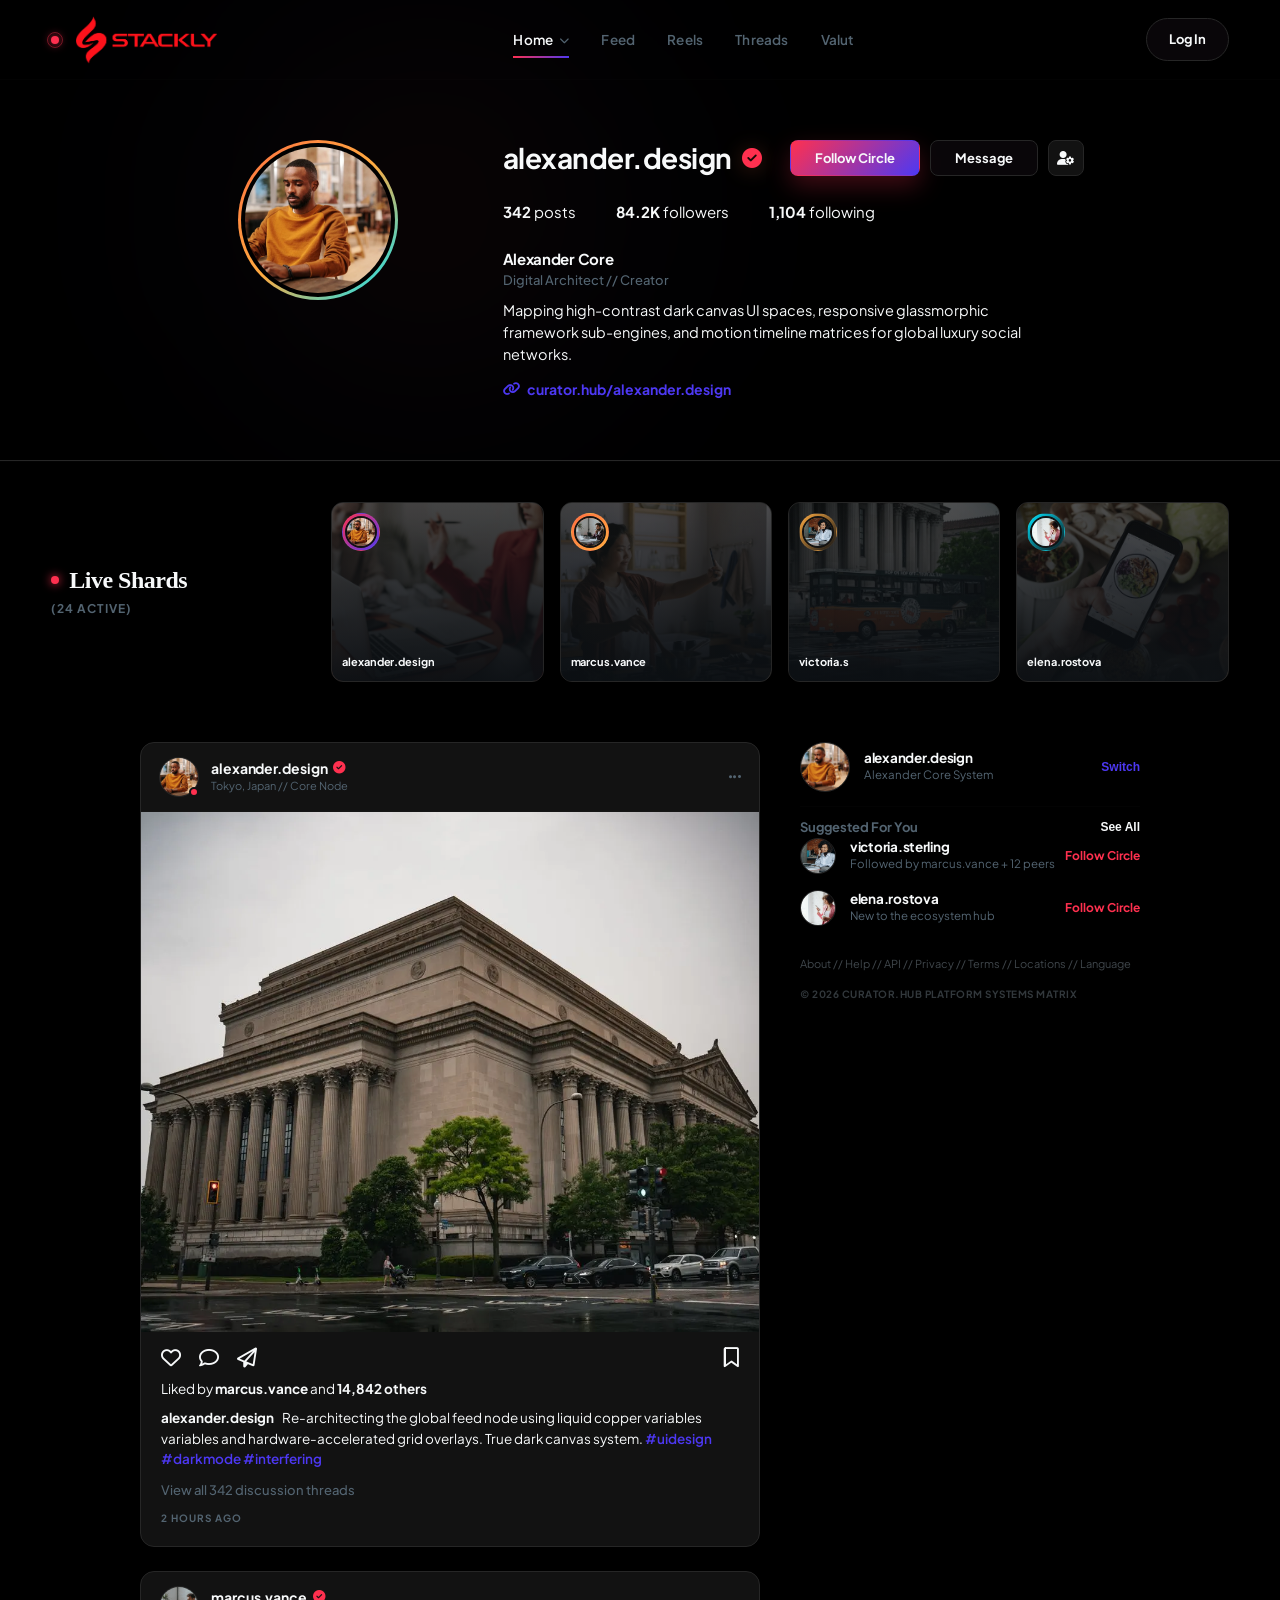
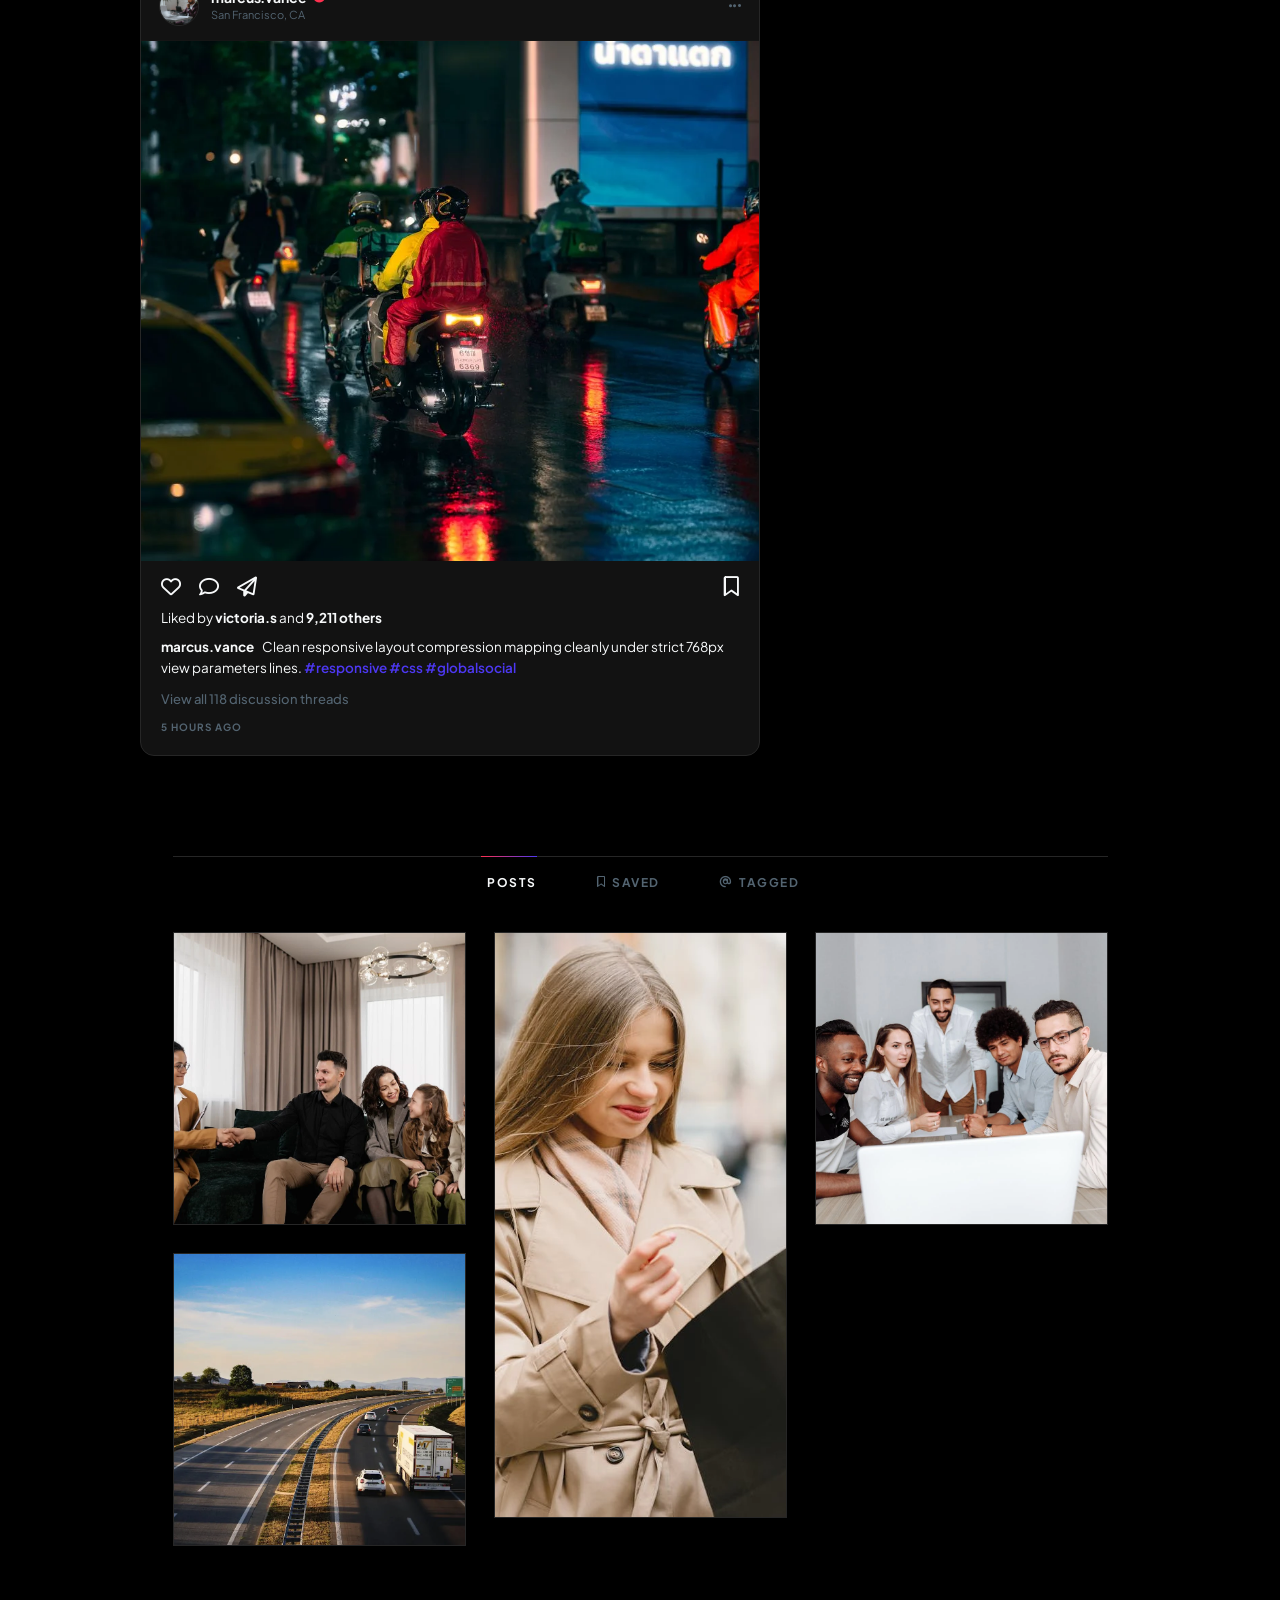
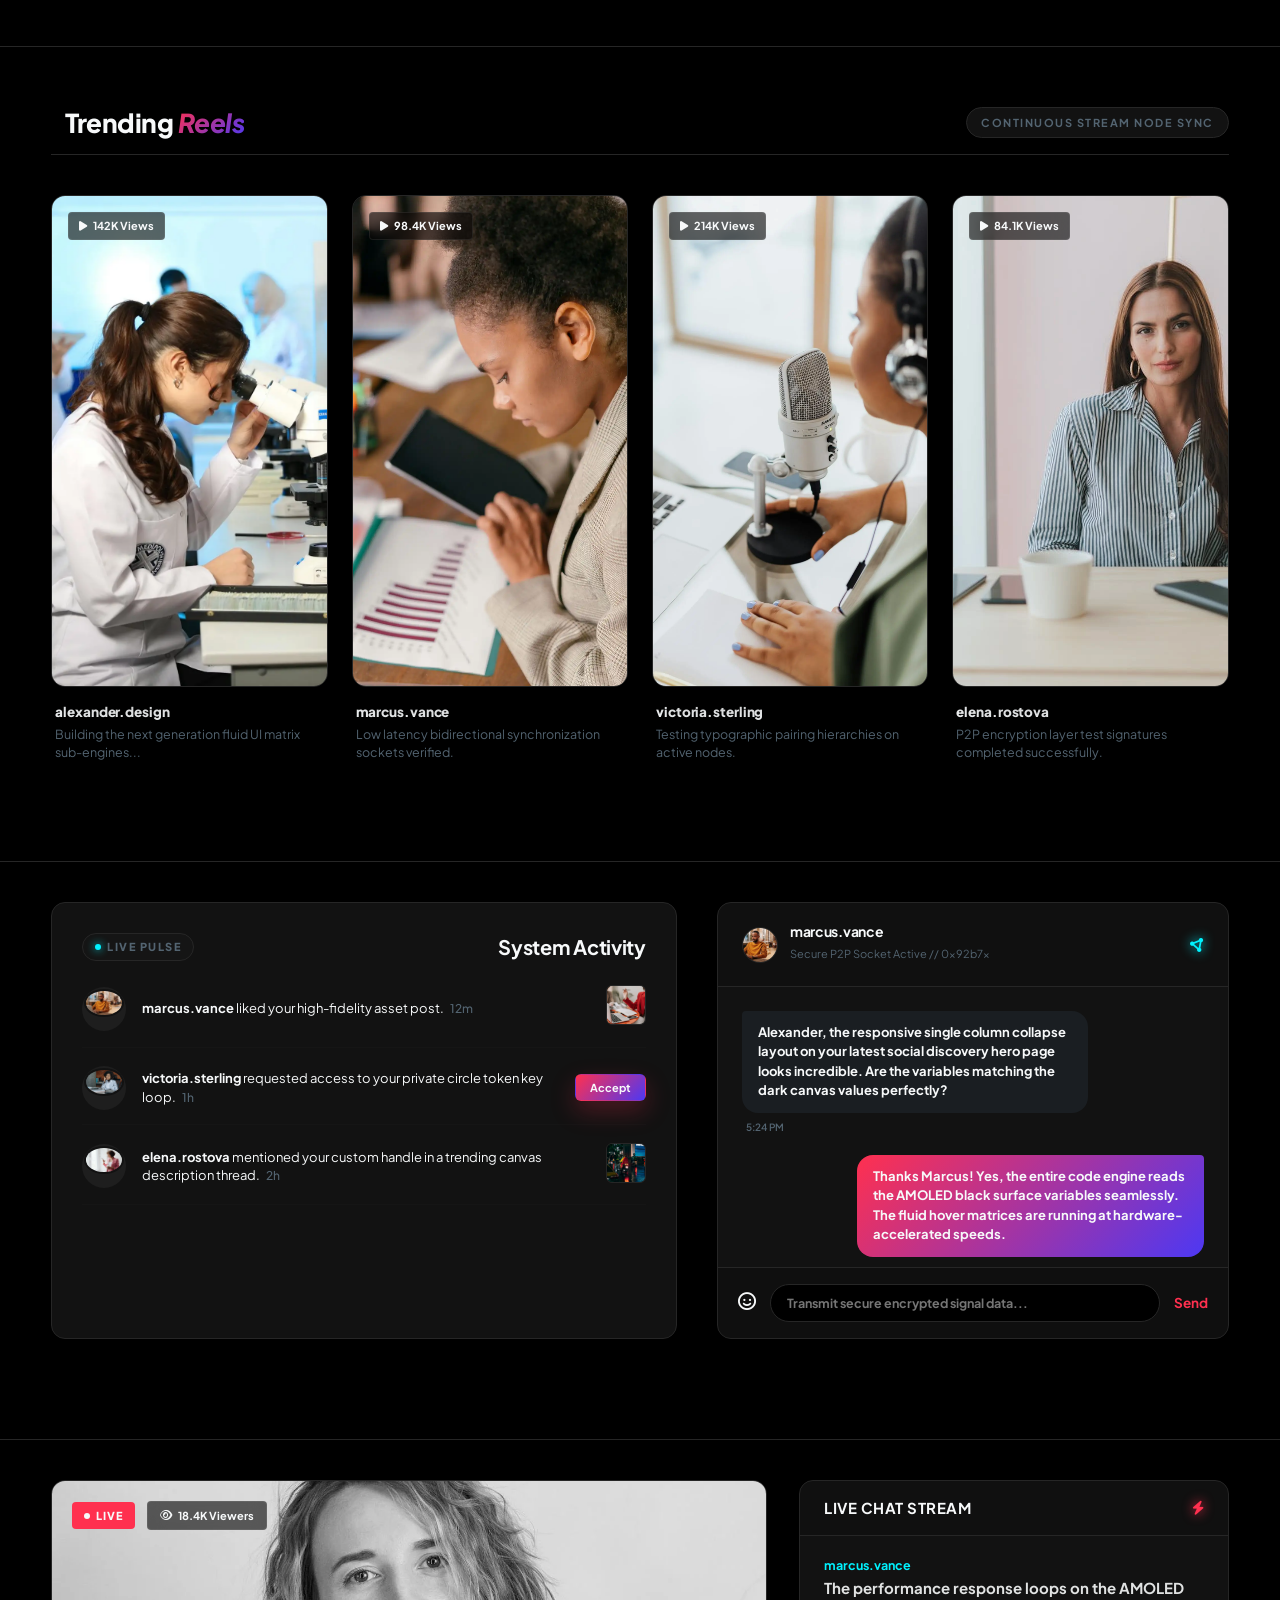
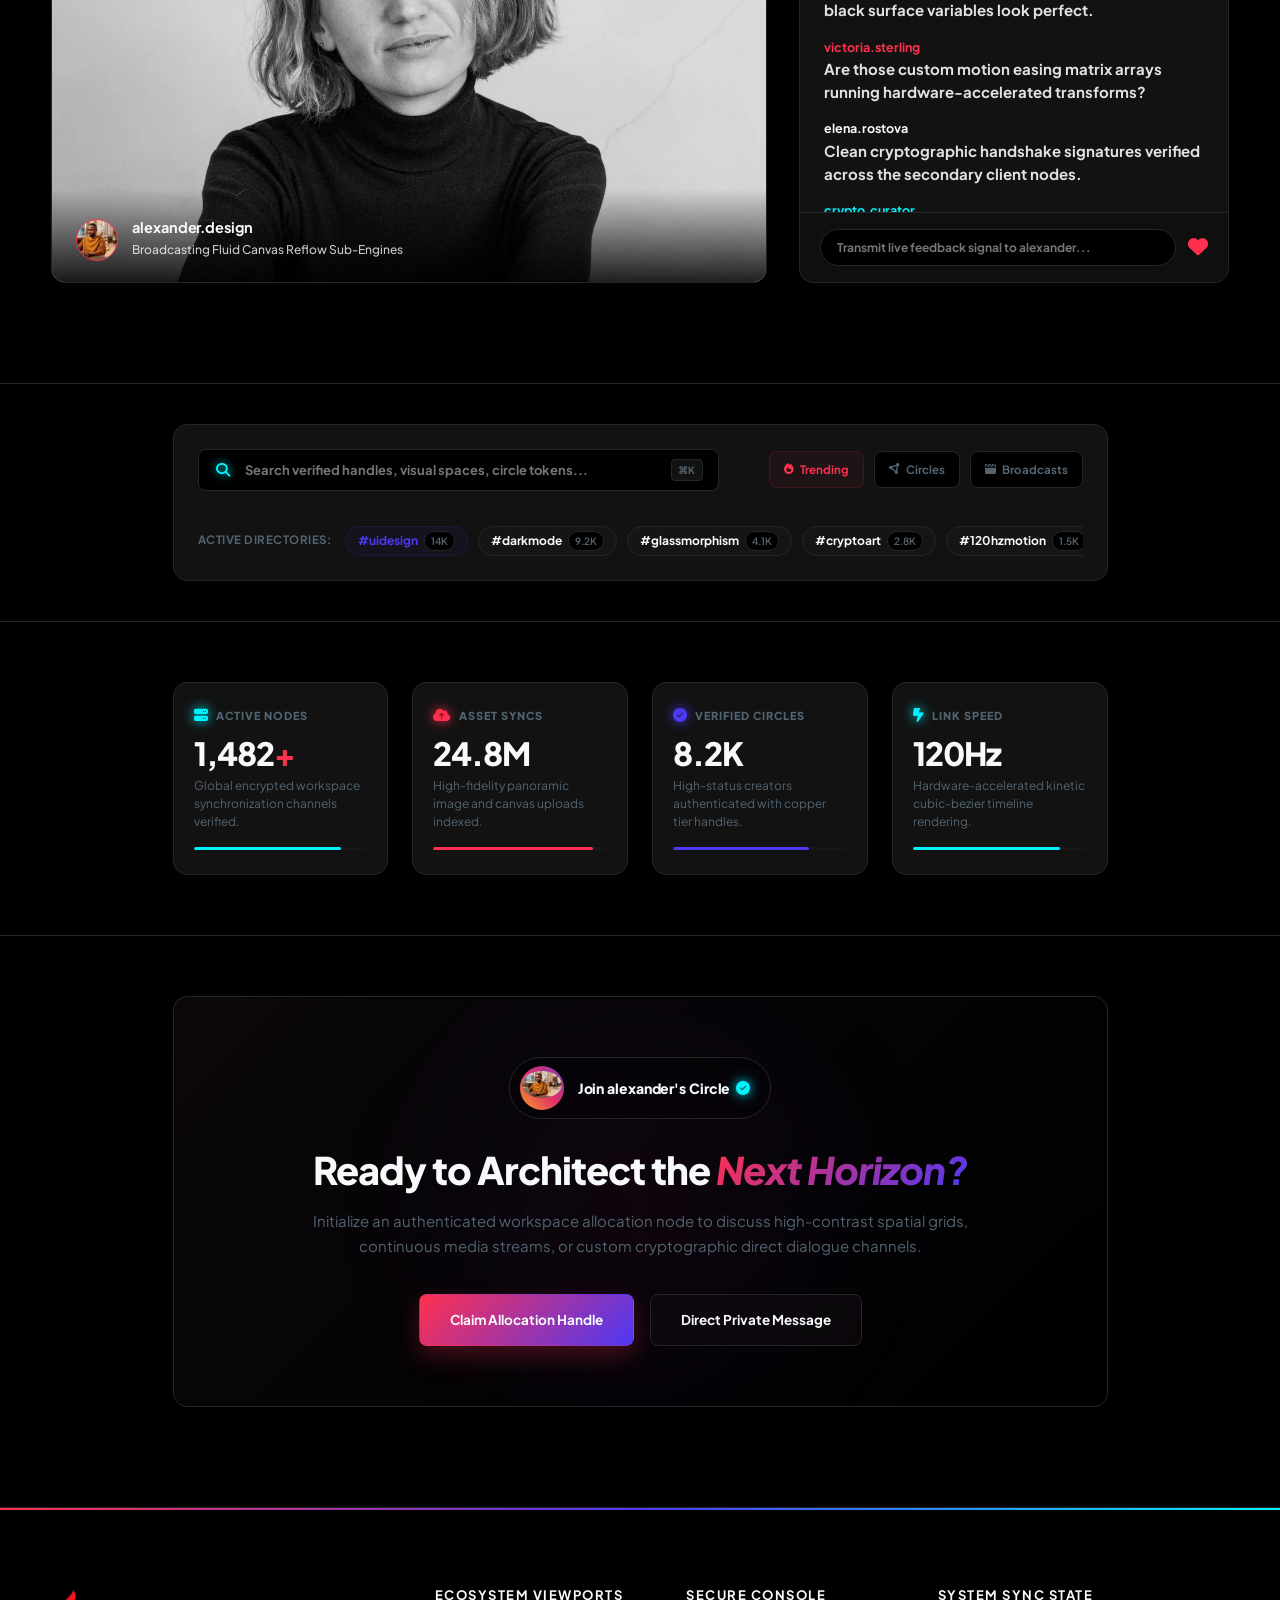
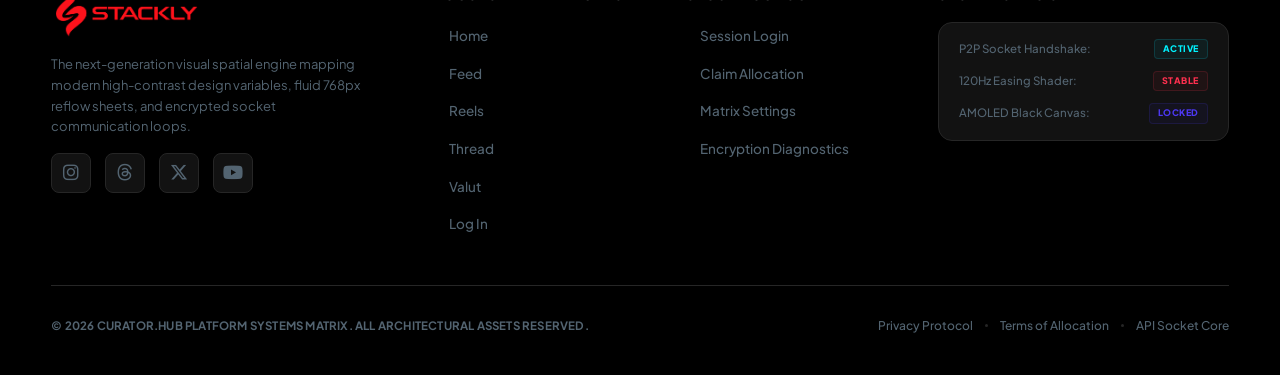
==== commit de0364f3: "Add files via upload" ====
--- a/index.html
+++ b/index.html
@@ -18,57 +18,58 @@
 
 <body>
 
-<header class="workspace-premium-navigation" id="globalHeader">
-    <div class="nav-container-wrapper">
-
-        <a href="./index.html" class="nav-branding-anchor">
-            <div class="branding-logo-pulse"></div>
-            <img src="./assets/dark red.webp" alt="Brand Logo" class="branding-logo" width="150px" height="50px">
-        </a>
-
-        <nav class="nav-navigation-menu-links-deck" id="navMenu">
-            <ul class="nav-links-list">
-                
-                <li class="nav-dropdown-item-container" id="homeDropdownContainer">
-                    <a href="javascript:void(0);" class="nav-link-token active-link-route dropdown-trigger-bridge" id="dropdownTrigger">
-                        Home <i class="fa-solid fa-chevron-down dropdown-arrow-vector"></i>
+    <header class="workspace-premium-navigation" id="globalHeader">
+        <div class="nav-container-wrapper">
+
+            <a href="./index.html" class="nav-branding-anchor">
+                <div class="branding-logo-pulse"></div>
+                <img src="./assets/dark red.webp" alt="Brand Logo" class="branding-logo" width="150px" height="50px">
+            </a>
+
+            <nav class="nav-navigation-menu-links-deck" id="navMenu">
+                <ul class="nav-links-list">
+
+                    <li class="nav-dropdown-item-container" id="homeDropdownContainer">
+                        <a href="javascript:void(0);" class="nav-link-token active-link-route dropdown-trigger-bridge"
+                            id="dropdownTrigger">
+                            Home <i class="fa-solid fa-chevron-down dropdown-arrow-vector"></i>
+                        </a>
+
+                        <div class="nav-matrix-dropdown-panel" id="dropdownPanel">
+                            <ul class="dropdown-text-stack">
+                                <li><a href="./home 2/index.html">Home Style 2</a></li>
+                            </ul>
+                        </div>
+                    </li>
+
+                    <li><a href="feed.html" class="nav-link-token">Feed</a></li>
+                    <li><a href="reels.html" class="nav-link-token">Reels</a></li>
+                    <li><a href="thread.html" class="nav-link-token">Threads</a></li>
+                    <li><a href="valut.html" class="nav-link-token">Valut</a></li>
+                </ul>
+
+                <div class="mobile-menu-utility-deck">
+                    <a href="./auth.html" class="btn-social-base btn-app-primary mobile-menu-btn">
+                        <span class="btn-content-track">Initialize Terminal</span>
                     </a>
-                    
-                    <div class="nav-matrix-dropdown-panel" id="dropdownPanel">
-                        <ul class="dropdown-text-stack">
-                            <li><a href="./home 2/index.html">Home Style 2</a></li>
-                        </ul>
-                    </div>
-                </li>
-
-                <li><a href="feed.html" class="nav-link-token">Feed</a></li>
-                <li><a href="reels.html" class="nav-link-token">Reels</a></li>
-                <li><a href="thread.html" class="nav-link-token">Threads</a></li>
-                <li><a href="valut.html" class="nav-link-token">Valut</a></li>
-            </ul>
-
-            <div class="mobile-menu-utility-deck">
-                <a href="./auth.html" class="btn-social-base btn-app-primary mobile-menu-btn">
-                    <span class="btn-content-track">Initialize Terminal</span>
+                </div>
+            </nav>
+
+            <div class="nav-actions-deck">
+                <a href="./home 2/log.html" class="btn-social-base btn-app-secondary nav-desktop-action-btn">
+                    <span class="btn-content-track">Log In</span>
                 </a>
-            </div>
-        </nav>
-
-        <div class="nav-actions-deck">
-            <a href="./home 2/log.html" class="btn-social-base btn-app-secondary nav-desktop-action-btn">
-                <span class="btn-content-track">Log In</span>
-            </a>
-
-            <button class="luxury-hamburger-trigger" id="hamburgerTrigger"
-                aria-label="Toggle Navigation Grid System" aria-expanded="false">
-                <span class="hamburger-meat-line bar-top"></span>
-                <span class="hamburger-meat-line bar-middle"></span>
-                <span class="hamburger-meat-line bar-bottom"></span>
-            </button>
+
+                <button class="luxury-hamburger-trigger" id="hamburgerTrigger"
+                    aria-label="Toggle Navigation Grid System" aria-expanded="false">
+                    <span class="hamburger-meat-line bar-top"></span>
+                    <span class="hamburger-meat-line bar-middle"></span>
+                    <span class="hamburger-meat-line bar-bottom"></span>
+                </button>
+            </div>
+
         </div>
-
-    </div>
-</header>
+    </header>
 
 
 
@@ -88,7 +89,7 @@
                 <div class="profile-avatar-axis">
                     <div class="profile-avatar-story-halo active-story-gradient">
                         <div class="profile-avatar-black-gap">
-                            <img src="./avatar-core.webp" alt="Primary Curator Identity"
+                            <img src="./assets/m1.webp" alt="Primary Curator Identity"
                                 class="profile-avatar-image-core">
                         </div>
                     </div>
@@ -106,9 +107,11 @@
                         </div>
 
                         <div class="profile-action-buttons-deck">
-                            <button class="btn-social-base btn-app-primary profile-follow-btn">Follow Circle</button>
-                            <button class="btn-social-base btn-app-secondary profile-message-btn">Message</button>
-                            <button class="profile-utility-square-btn"
+                            <button class="btn-social-base btn-app-primary profile-follow-btn"
+                                onclick="window.location.href='error.html'">Follow Circle</button>
+                            <button class="btn-social-base btn-app-secondary profile-message-btn"
+                                onclick="window.location.href='error.html'">Message</button>
+                            <button class="profile-utility-square-btn" onclick="window.location.href='error.html'"
                                 aria-label="View Additional Account Parameters"><i
                                     class="fa-solid fa-user-gear"></i></button>
                         </div>
@@ -135,7 +138,7 @@
                             Mapping high-contrast dark canvas UI spaces, responsive glassmorphic framework sub-engines,
                             and motion timeline matrices for global luxury social networks.
                         </p>
-                        <a href="https://curator.hub/alexander" target="_blank" class="profile-anchor-hyperlink-token">
+                        <a href="error.html" class="profile-anchor-hyperlink-token">
                             <i class="fa-solid fa-link"></i> curator.hub/alexander.design
                         </a>
                     </div>
@@ -170,13 +173,13 @@
                 <!-- Shard Node 1: Primary User Active Broadcast Slot -->
                 <div class="story-shard-card active-broadcast-state">
                     <div class="shard-image-mask">
-                        <img src="./story-capture1.webp" alt="Live Stream Viewport Frame"
+                        <img src="./assets/post 1.webp" alt="Live Stream Viewport Frame"
                             class="shard-background-graphic">
                         <div class="shard-frosted-overlay-shutter"></div>
                     </div>
                     <div class="shard-identity-badge-group">
                         <div class="shard-avatar-ring">
-                            <img src="./avatar-core.webp" alt="User Avatar Grid Node" class="shard-mini-avatar">
+                            <img src="./assets/m1.webp" alt="User Avatar Grid Node" class="shard-mini-avatar">
                         </div>
                         <span class="shard-profile-handle">alexander.design</span>
                     </div>
@@ -185,13 +188,13 @@
                 <!-- Shard Node 2: Secondary Followed Curator Node -->
                 <div class="story-shard-card">
                     <div class="shard-image-mask">
-                        <img src="./story-capture2.webp" alt="Live Stream Viewport Frame"
+                        <img src=".//assets/post 2.webp" alt="Live Stream Viewport Frame"
                             class="shard-background-graphic">
                         <div class="shard-frosted-overlay-shutter"></div>
                     </div>
                     <div class="shard-identity-badge-group">
                         <div class="shard-avatar-ring verified-ring-copper">
-                            <img src="./avatar-endorser1.webp" alt="User Avatar Grid Node" class="shard-mini-avatar">
+                            <img src="./assets/m7.webp" alt="User Avatar Grid Node" class="shard-mini-avatar">
                         </div>
                         <span class="shard-profile-handle">marcus.vance</span>
                     </div>
@@ -200,13 +203,13 @@
                 <!-- Shard Node 3: Third Followed Curator Node -->
                 <div class="story-shard-card">
                     <div class="shard-image-mask">
-                        <img src="./story-capture3.webp" alt="Live Stream Viewport Frame"
+                        <img src="./assets/post 3.webp" alt="Live Stream Viewport Frame"
                             class="shard-background-graphic">
                         <div class="shard-frosted-overlay-shutter"></div>
                     </div>
                     <div class="shard-identity-badge-group">
                         <div class="shard-avatar-ring verified-ring-amber">
-                            <img src="./avatar-endorser2.webp" alt="User Avatar Grid Node" class="shard-mini-avatar">
+                            <img src="./assets/w1.webp" alt="User Avatar Grid Node" class="shard-mini-avatar">
                         </div>
                         <span class="shard-profile-handle">victoria.s</span>
                     </div>
@@ -215,13 +218,13 @@
                 <!-- Shard Node 4: Fourth Followed Curator Node -->
                 <div class="story-shard-card">
                     <div class="shard-image-mask">
-                        <img src="./story-capture4.webp" alt="Live Stream Viewport Frame"
+                        <img src="./assets/post 4.webp" alt="Live Stream Viewport Frame"
                             class="shard-background-graphic">
                         <div class="shard-frosted-overlay-shutter"></div>
                     </div>
                     <div class="shard-identity-badge-group">
                         <div class="shard-avatar-ring verified-ring-cyan">
-                            <img src="./avatar-endorser3.webp" alt="User Avatar Grid Node" class="shard-mini-avatar">
+                            <img src="./assets/w2.webp" alt="User Avatar Grid Node" class="shard-mini-avatar">
                         </div>
                         <span class="shard-profile-handle">elena.rostova</span>
                     </div>
@@ -254,7 +257,7 @@
                     <div class="card-profile-header-row">
                         <div class="profile-identity-cell">
                             <div class="profile-avatar-shield">
-                                <img src="./avatar-core.webp" alt="Alexander Design Avatar" class="profile-avatar-img">
+                                <img src="./assets/m1.webp" alt="Alexander Design Avatar" class="profile-avatar-img">
                                 <span class="avatar-live-beacon"></span>
                             </div>
                             <div class="profile-name-stack">
@@ -266,13 +269,13 @@
                                 <span>Tokyo, Japan // Core Node</span>
                             </div>
                         </div>
-                        <button class="card-utility-trigger" aria-label="More Options Link"><i
-                                class="fa-solid fa-ellipsis"></i></button>
+                        <button class="card-utility-trigger" aria-label="More Options Link"
+                            onclick="window.location.href='error.html'"><i class="fa-solid fa-ellipsis"></i></button>
                     </div>
 
                     <!-- Main Display Media Frame (Dual-Tap Interaction Layer) -->
                     <div class="card-media-canvas-frame" ondoubleclick="triggerHeartPop(this)">
-                        <img src="./discover-asset1.webp" alt="High-Fidelity UI Interface Upload"
+                        <img src="./assets/post 6.webp" alt="High-Fidelity UI Interface Upload"
                             class="card-main-upload-graphic">
                         <div class="double-tap-heart-pop"><i class="fa-solid fa-heart"></i></div>
                     </div>
@@ -280,14 +283,17 @@
                     <!-- Card Interactivity Action Row Triggers Deck -->
                     <div class="card-actions-toolbar">
                         <div class="left-action-vectors">
-                            <button class="vector-action-btn active-heart-toggle" onclick="toggleLike(this)"
-                                aria-label="Like Post Vector"><i class="fa-regular fa-heart"></i></button>
-                            <button class="vector-action-btn" aria-label="Open Discussion Tunnel"><i
+                            <button class="vector-action-btn active-heart-toggle"
+                                onclick="window.location.href='error.html'" aria-label="Like Post Vector"><i
+                                    class="fa-regular fa-heart"></i></button>
+                            <button class="vector-action-btn" aria-label="Open Discussion Tunnel"
+                                onclick="window.location.href='error.html'"><i
                                     class="fa-regular fa-comment"></i></button>
-                            <button class="vector-action-btn" aria-label="Forward Core Asset Route"><i
+                            <button class="vector-action-btn" aria-label="Forward Core Asset Route"
+                                onclick="window.location.href='error.html'"><i
                                     class="fa-regular fa-paper-plane"></i></button>
                         </div>
-                        <button class="vector-action-btn bookmark-toggle" onclick="toggleBookmark(this)"
+                        <button class="vector-action-btn bookmark-toggle" onclick="window.location.href='error.html'"
                             aria-label="Collect Asset Token"><i class="fa-regular fa-bookmark"></i></button>
                     </div>
 
@@ -302,7 +308,8 @@
                                 class="caption-tags-links">#uidesign #darkmode #interfering</span>
                         </p>
 
-                        <button class="view-comments-facade-btn">View all 342 discussion threads</button>
+                        <button class="view-comments-facade-btn" onclick="window.location.href='error.html'">View all
+                            342 discussion threads</button>
                         <span class="post-timestamp-tracker">2 HOURS AGO</span>
                     </div>
                 </article>
@@ -312,7 +319,7 @@
                     <div class="card-profile-header-row">
                         <div class="profile-identity-cell">
                             <div class="profile-avatar-shield">
-                                <img src="./avatar-endorser1.webp" alt="Marcus Vance Avatar" class="profile-avatar-img">
+                                <img src="./assets/m7.webp" alt="Marcus Vance Avatar" class="profile-avatar-img">
                             </div>
                             <div class="profile-name-stack">
                                 <div class="handle-badge-row">
@@ -323,26 +330,28 @@
                                 <span>San Francisco, CA</span>
                             </div>
                         </div>
-                        <button class="card-utility-trigger" aria-label="More Options Link"><i
-                                class="fa-solid fa-ellipsis"></i></button>
+                        <button class="card-utility-trigger" aria-label="More Options Link"
+                            onclick="window.location.href='error.html'"><i class="fa-solid fa-ellipsis"></i></button>
                     </div>
 
                     <div class="card-media-canvas-frame" ondoubleclick="triggerHeartPop(this)">
-                        <img src="./discover-asset2.webp" alt="Glass Framework Sub-Engine Upload"
+                        <img src="./assets/post 7.webp" alt="Glass Framework Sub-Engine Upload"
                             class="card-main-upload-graphic">
                         <div class="double-tap-heart-pop"><i class="fa-solid fa-heart"></i></div>
                     </div>
 
                     <div class="card-actions-toolbar">
                         <div class="left-action-vectors">
-                            <button class="vector-action-btn" onclick="toggleLike(this)"
+                            <button class="vector-action-btn" onclick="window.location.href='error.html'"
                                 aria-label="Like Post Vector"><i class="fa-regular fa-heart"></i></button>
-                            <button class="vector-action-btn" aria-label="Open Discussion Tunnel"><i
+                            <button class="vector-action-btn" aria-label="Open Discussion Tunnel"
+                                onclick="window.location.href='error.html'"><i
                                     class="fa-regular fa-comment"></i></button>
-                            <button class="vector-action-btn" aria-label="Forward Core Asset Route"><i
+                            <button class="vector-action-btn" aria-label="Forward Core Asset Route"
+                                onclick="window.location.href='error.html'"><i
                                     class="fa-regular fa-paper-plane"></i></button>
                         </div>
-                        <button class="vector-action-btn bookmark-toggle" onclick="toggleBookmark(this)"
+                        <button class="vector-action-btn bookmark-toggle" onclick="window.location.href='error.html'"
                             aria-label="Collect Asset Token"><i class="fa-regular fa-bookmark"></i></button>
                     </div>
 
@@ -354,7 +363,8 @@
                             strict 768px view parameters lines. <span class="caption-tags-links">#responsive #css
                                 #globalsocial</span>
                         </p>
-                        <button class="view-comments-facade-btn">View all 118 discussion threads</button>
+                        <button class="view-comments-facade-btn" onclick="window.location.href='error.html'">View all
+                            118 discussion threads</button>
                         <span class="post-timestamp-tracker">5 HOURS AGO</span>
                     </div>
                 </article>
@@ -369,19 +379,21 @@
                     <!-- Current Active Account User Anchor Card -->
                     <div class="sidebar-current-user-card">
                         <div class="user-identity-profile-cell">
-                            <img src="./avatar-core.webp" alt="Your Active Profile Node" class="sidebar-user-avatar">
+                            <img src="./assets/m1.webp" alt="Your Active Profile Node" class="sidebar-user-avatar">
                             <div class="sidebar-user-name-stack">
                                 <h4>alexander.design</h4>
                                 <span>Alexander Core System</span>
                             </div>
                         </div>
-                        <button class="sidebar-switch-trigger-btn">Switch</button>
+                        <button class="sidebar-switch-trigger-btn"
+                            onclick="window.location.href='error.html'">Switch</button>
                     </div>
 
                     <!-- Suggestions Panel Header Group Row -->
                     <div class="sidebar-suggestions-section-title">
                         <span>Suggested For You</span>
-                        <button class="sidebar-see-all-trigger">See All</button>
+                        <button class="sidebar-see-all-trigger" onclick="window.location.href='error.html'">See
+                            All</button>
                     </div>
 
                     <!-- Recommended Followers Loop Stack List -->
@@ -390,27 +402,29 @@
                         <!-- Suggestion Loop Row 1 -->
                         <div class="suggested-user-row-cell">
                             <div class="user-identity-profile-cell">
-                                <img src="./avatar-endorser2.webp" alt="Suggested User Node"
+                                <img src="./assets/w1.webp" alt="Suggested User Node"
                                     class="sidebar-user-avatar mini-avatar-modifier">
                                 <div class="sidebar-user-name-stack">
                                     <h4>victoria.sterling</h4>
                                     <span>Followed by marcus.vance + 12 peers</span>
                                 </div>
                             </div>
-                            <button class="sidebar-follow-trigger-action">Follow Circle</button>
+                            <button class="sidebar-follow-trigger-action"
+                                onclick="window.location.href='error.html'">Follow Circle</button>
                         </div>
 
                         <!-- Suggestion Loop Row 2 -->
                         <div class="suggested-user-row-cell">
                             <div class="user-identity-profile-cell">
-                                <img src="./avatar-endorser3.webp" alt="Suggested User Node"
+                                <img src="./assets/w2.webp" alt="Suggested User Node"
                                     class="sidebar-user-avatar mini-avatar-modifier">
                                 <div class="sidebar-user-name-stack">
                                     <h4>elena.rostova</h4>
                                     <span>New to the ecosystem hub</span>
                                 </div>
                             </div>
-                            <button class="sidebar-follow-trigger-action">Follow Circle</button>
+                            <button class="sidebar-follow-trigger-action"
+                                onclick="window.location.href='error.html'">Follow Circle</button>
                         </div>
 
                     </div>
@@ -455,7 +469,7 @@
                 <!-- Grid Shard 1: Standard Square Asset Capture Box -->
                 <div class="mosaic-asset-card" data-aos="fade-up" data-aos-duration="1000" data-aos-delay="100">
                     <div class="mosaic-image-shield">
-                        <img src="./explore-post1.webp" alt="High-Contrast Interface Node Upload"
+                        <img src="./assets/3.webp" alt="High-Contrast Interface Node Upload"
                             class="mosaic-main-graphic">
                         <!-- Premium Interactive Hover Count Mask Overlay Layer -->
                         <div class="mosaic-interaction-mask">
@@ -471,7 +485,7 @@
                 <div class="mosaic-asset-card feature-tall-node" data-aos="fade-up" data-aos-duration="1000"
                     data-aos-delay="200">
                     <div class="mosaic-image-shield">
-                        <img src="./explore-post2.webp" alt="Cinematic Copper Flow Sub-Engine Interface"
+                        <img src="./assets/essen 3.webp" alt="Cinematic Copper Flow Sub-Engine Interface"
                             class="mosaic-main-graphic">
                         <div class="mosaic-interaction-mask">
                             <div class="mask-metrics-row">
@@ -485,7 +499,7 @@
                 <!-- Grid Shard 3: Standard Square Asset Capture Box -->
                 <div class="mosaic-asset-card" data-aos="fade-up" data-aos-duration="1000" data-aos-delay="300">
                     <div class="mosaic-image-shield">
-                        <img src="./explore-post3.webp" alt="Glass Framework Schema Layout Node"
+                        <img src="./assets/IT solutions.webp" alt="Glass Framework Schema Layout Node"
                             class="mosaic-main-graphic">
                         <div class="mosaic-interaction-mask">
                             <div class="mask-metrics-row">
@@ -499,7 +513,7 @@
                 <!-- Grid Shard 4: Standard Square Asset Capture Box -->
                 <div class="mosaic-asset-card" data-aos="fade-up" data-aos-duration="1000" data-aos-delay="400">
                     <div class="mosaic-image-shield">
-                        <img src="./explore-post4.webp" alt="Decentralized Metric Telemetry Visual Grid"
+                        <img src="./assets/img 2.webp" alt="Decentralized Metric Telemetry Visual Grid"
                             class="mosaic-main-graphic">
                         <div class="mosaic-interaction-mask">
                             <div class="mask-metrics-row">
@@ -541,7 +555,7 @@
                 <!-- Reel Asset 1 -->
                 <div class="reel-video-card-node" data-aos="fade-up" data-aos-duration="1000" data-aos-delay="100">
                     <div class="reel-media-viewport-shield">
-                        <img src="./reel-thumbnail1.webp" alt="Spatial Interface Design Motion"
+                        <img src="./assets/hero 2.webp" alt="Spatial Interface Design Motion"
                             class="reel-fallback-cover">
 
                         <!-- Dynamic Live View Count Badge Overlay -->
@@ -566,7 +580,7 @@
                 <!-- Reel Asset 2 -->
                 <div class="reel-video-card-node" data-aos="fade-up" data-aos-duration="1000" data-aos-delay="200">
                     <div class="reel-media-viewport-shield">
-                        <img src="./reel-thumbnail2.webp" alt="Hardware Accelerated Core Script"
+                        <img src="./assets/case study 2.webp" alt="Hardware Accelerated Core Script"
                             class="reel-fallback-cover">
                         <div class="reel-upper-meta-pill">
                             <i class="fa-solid fa-play"></i> 98.4K Views
@@ -587,7 +601,7 @@
                 <!-- Reel Asset 3 -->
                 <div class="reel-video-card-node" data-aos="fade-up" data-aos-duration="1000" data-aos-delay="300">
                     <div class="reel-media-viewport-shield">
-                        <img src="./reel-thumbnail3.webp" alt="AMOLED Black Display Depth" class="reel-fallback-cover">
+                        <img src="./assets/podcast 1.webp" alt="AMOLED Black Display Depth" class="reel-fallback-cover">
                         <div class="reel-upper-meta-pill">
                             <i class="fa-solid fa-play"></i> 214K Views
                         </div>
@@ -607,7 +621,7 @@
                 <!-- Reel Asset 4 -->
                 <div class="reel-video-card-node" data-aos="fade-up" data-aos-duration="1000" data-aos-delay="400">
                     <div class="reel-media-viewport-shield">
-                        <img src="./reel-thumbnail4.webp" alt="Cyan Pop UI Highlights" class="reel-fallback-cover">
+                        <img src="./assets/w5.webp" alt="Cyan Pop UI Highlights" class="reel-fallback-cover">
                         <div class="reel-upper-meta-pill">
                             <i class="fa-solid fa-play"></i> 84.1K Views
                         </div>
@@ -653,7 +667,7 @@
                     <div class="activity-notification-row">
                         <div class="notifier-avatar-frame active-story-gradient">
                             <div class="avatar-black-gap">
-                                <img src="./avatar-endorser1.webp" alt="Marcus Vance Profile" class="notifier-mini-img">
+                                <img src="./assets/m1.webp" alt="Marcus Vance Profile" class="notifier-mini-img">
                             </div>
                         </div>
                         <div class="notification-text-details">
@@ -661,7 +675,7 @@
                                     class="notification-time-label">12m</span></p>
                         </div>
                         <div class="notification-action-preview">
-                            <img src="./discover-asset1.webp" alt="Liked Post Element Asset"
+                            <img src="./assets/post 1.webp" alt="Liked Post Element Asset"
                                 class="preview-target-graphic">
                         </div>
                     </div>
@@ -670,8 +684,7 @@
                     <div class="activity-notification-row">
                         <div class="notifier-avatar-frame">
                             <div class="avatar-black-gap">
-                                <img src="./avatar-endorser2.webp" alt="Victoria Sterling Profile"
-                                    class="notifier-mini-img">
+                                <img src="./assets/w1.webp" alt="Victoria Sterling Profile" class="notifier-mini-img">
                             </div>
                         </div>
                         <div class="notification-text-details">
@@ -679,7 +692,8 @@
                                 loop. <span class="notification-time-label">1h</span></p>
                         </div>
                         <div class="notification-action-preview">
-                            <button class="btn-social-base btn-app-primary ledger-inline-btn">Accept</button>
+                            <button class="btn-social-base btn-app-primary ledger-inline-btn"
+                                onclick="window.location.href='error.html'">Accept</button>
                         </div>
                     </div>
 
@@ -687,8 +701,7 @@
                     <div class="activity-notification-row">
                         <div class="notifier-avatar-frame active-story-gradient">
                             <div class="avatar-black-gap">
-                                <img src="./avatar-endorser3.webp" alt="Elena Rostova Profile"
-                                    class="notifier-mini-img">
+                                <img src="./assets/w2.webp" alt="Elena Rostova Profile" class="notifier-mini-img">
                             </div>
                         </div>
                         <div class="notification-text-details">
@@ -696,7 +709,7 @@
                                 description thread. <span class="notification-time-label">2h</span></p>
                         </div>
                         <div class="notification-action-preview">
-                            <img src="./discover-asset2.webp" alt="Mentioned Post Element Asset"
+                            <img src="./assets/post 7.webp" alt="Mentioned Post Element Asset"
                                 class="preview-target-graphic">
                         </div>
                     </div>
@@ -708,7 +721,7 @@
             <div class="direct-chat-tunnel-deck" data-aos="fade-left" data-aos-duration="1000" data-aos-delay="200">
                 <div class="chat-panel-header">
                     <div class="chat-user-target-title">
-                        <img src="./avatar-endorser1.webp" alt="Active Chat Companion" class="chat-header-avatar">
+                        <img src="./assets/m1.webp" alt="Active Chat Companion" class="chat-header-avatar">
                         <div class="chat-companion-name-stack">
                             <h4>marcus.vance</h4>
                             <span>Secure P2P Socket Active // 0x92b7x</span>
@@ -750,12 +763,17 @@
                 </div>
 
                 <!-- Chat Lower Interactive Text Field Form Input Bar -->
-                <div class="chat-input-toolbar-row">
-                    <button class="chat-toolbar-vector-btn"><i class="fa-regular fa-face-smile"></i></button>
+                <form class="chat-input-toolbar-row" action="error.html" method="GET">
+                    <!-- Changed to type="button" so the emoji picker button doesn't accidentally submit the form -->
+                    <button type="button" class="chat-toolbar-vector-btn" onclick="window.location.href='error.html'"><i
+                            class="fa-regular fa-face-smile"></i></button>
+
                     <input type="text" class="chat-facade-text-input"
-                        placeholder="Transmit secure encrypted signal data...">
-                    <button class="chat-transmit-action-btn">Send</button>
-                </div>
+                        placeholder="Transmit secure encrypted signal data..." required>
+
+                    <!-- This button naturally submits the form and triggers the "required" validation alert if empty -->
+                    <button type="submit" class="chat-transmit-action-btn">Send</button>
+                </form>
             </div>
 
         </div>
@@ -777,7 +795,7 @@
             <div class="theater-monitor-deck" data-aos="fade-right" data-aos-duration="1200">
                 <div class="monitor-video-viewport">
                     <!-- Fallback High-Fidelity Asset Media Backdrop -->
-                    <img src="./live-theater-capture.webp" alt="Live Spatial Interface Stream Showcase"
+                    <img src="./assets/w10.webp" alt="Live Spatial Interface Stream Showcase"
                         class="monitor-stream-graphic">
 
                     <!-- Floating Shutter Tags Group Array Overlays -->
@@ -788,7 +806,7 @@
 
                     <div class="monitor-lower-metadata-overlay">
                         <div class="broadcaster-profile-identity">
-                            <img src="./avatar-core.webp" alt="Alexander Core Avatar" class="broadcaster-mini-avatar">
+                            <img src="./assets/m1.webp" alt="Alexander Core Avatar" class="broadcaster-mini-avatar">
                             <div class="broadcaster-meta-stack">
                                 <h4>alexander.design</h4>
                                 <span>Broadcasting Fluid Canvas Reflow Sub-Engines</span>
@@ -839,12 +857,16 @@
                 </div>
 
                 <!-- Bottom Interactive Emoji & Facade Signal Transmit Form Input Bar -->
-                <div class="stream-input-toolbar-row">
+                <form class="stream-input-toolbar-row" action="error.html" method="GET">
                     <input type="text" class="stream-facade-text-field"
-                        placeholder="Transmit live feedback signal to alexander...">
-                    <button class="stream-heart-reaction-trigger-btn" aria-label="Send Heart Reaction Pulse"><i
-                            class="fa-solid fa-heart"></i></button>
-                </div>
+                        placeholder="Transmit live feedback signal to alexander..." required>
+
+                    <!-- Changing to type="submit" forces the browser to check the "required" input before navigating to error.html -->
+                    <button type="submit" class="stream-heart-reaction-trigger-btn"
+                        aria-label="Send Heart Reaction Pulse">
+                        <i class="fa-solid fa-heart"></i>
+                    </button>
+                </form>
             </div>
 
         </div>
@@ -875,11 +897,11 @@
                     </div>
 
                     <div class="search-filter-toggles-group">
-                        <button class="filter-action-toggle-btn active-filter-rose"><i class="fa-solid fa-fire"></i>
+                        <button class="filter-action-toggle-btn active-filter-rose" onclick="window.location.href='error.html'"><i class="fa-solid fa-fire"></i>
                             Trending</button>
-                        <button class="filter-action-toggle-btn"><i class="fa-solid fa-circle-nodes"></i>
+                        <button class="filter-action-toggle-btn" onclick="window.location.href='error.html'"><i class="fa-solid fa-circle-nodes"></i>
                             Circles</button>
-                        <button class="filter-action-toggle-btn"><i class="fa-solid fa-clapperboard"></i>
+                        <button class="filter-action-toggle-btn" onclick="window.location.href='error.html'"><i class="fa-solid fa-clapperboard"></i>
                             Broadcasts</button>
                     </div>
                 </div>
@@ -888,13 +910,13 @@
                 <div class="search-tags-parameter-stream-row">
                     <span class="stream-descriptor-label">Active Directories:</span>
                     <div class="tags-overflow-scroll-track">
-                        <a href="#" class="directory-tag-token link-active-blue">#uidesign <span
+                        <a href="error.html" class="directory-tag-token link-active-blue">#uidesign <span
                                 class="tag-live-count">14K</span></a>
-                        <a href="#" class="directory-tag-token">#darkmode <span class="tag-live-count">9.2K</span></a>
-                        <a href="#" class="directory-tag-token">#glassmorphism <span
+                        <a href="error.html" class="directory-tag-token">#darkmode <span class="tag-live-count">9.2K</span></a>
+                        <a href="error.html" class="directory-tag-token">#glassmorphism <span
                                 class="tag-live-count">4.1K</span></a>
-                        <a href="#" class="directory-tag-token">#cryptoart <span class="tag-live-count">2.8K</span></a>
-                        <a href="#" class="directory-tag-token">#120hzmotion <span
+                        <a href="error.html" class="directory-tag-token">#cryptoart <span class="tag-live-count">2.8K</span></a>
+                        <a href="error.html" class="directory-tag-token">#120hzmotion <span
                                 class="tag-live-count">1.5K</span></a>
                     </div>
                 </div>
@@ -999,7 +1021,7 @@
                         data-aos-delay="100">
                         <div class="cta-story-halo-ring active-story-gradient">
                             <div class="avatar-black-gap">
-                                <img src="./avatar-core.webp" alt="Alexander Core Avatar" class="cta-mini-avatar-img">
+                                <img src="./assets/m1.webp" alt="Alexander Core Avatar" class="cta-mini-avatar-img">
                             </div>
                         </div>
                         <div class="cta-handle-badge-cluster">
@@ -1021,11 +1043,11 @@
                     <!-- Dual Action Premium Trigger Buttons Deck -->
                     <div class="cta-buttons-actions-deck" data-aos="fade-up" data-aos-duration="1000"
                         data-aos-delay="400">
-                        <a href="./auth.html?state=signup"
+                        <a href="./error.html"
                             class="btn-social-base btn-app-primary cta-action-btn-primary">
                             <span class="btn-content-track">Claim Allocation Handle</span>
                         </a>
-                        <a href="./auth.html" class="btn-social-base btn-app-secondary cta-action-btn-secondary">
+                        <a href="./error.html" class="btn-social-base btn-app-secondary cta-action-btn-secondary">
                             <span class="btn-content-track">Direct Private Message</span>
                         </a>
                     </div>
@@ -1060,8 +1082,9 @@
                     </a>
 
                     <p class="footer-brand-bio-copy">
-                    The next-generation visual spatial engine mapping modern high-contrast design variables, fluid 768px reflow sheets, and encrypted socket communication loops.
-                </p>
+                        The next-generation visual spatial engine mapping modern high-contrast design variables, fluid
+                        768px reflow sheets, and encrypted socket communication loops.
+                    </p>
 
                     <div class="footer-social-networks-deck">
                         <a href="error.html" class="social-vector-link rose-shutter-trigger"
